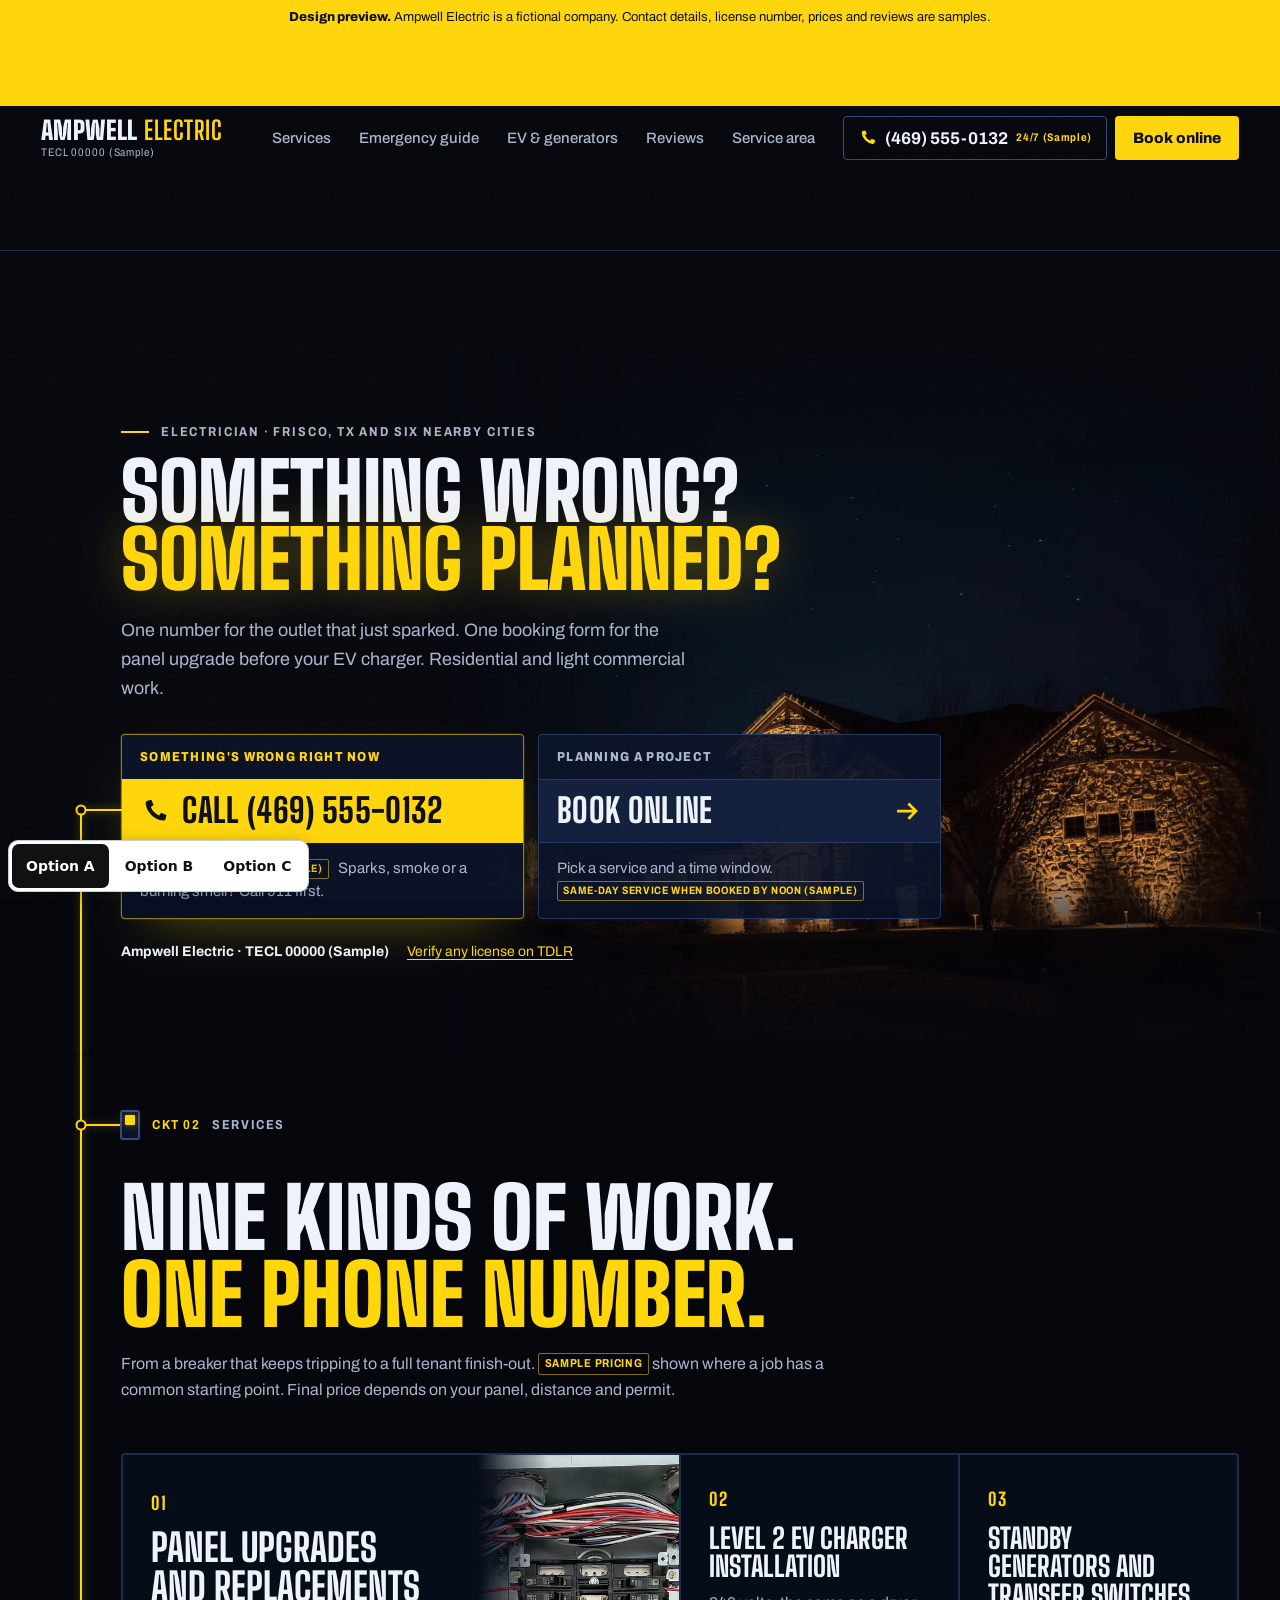
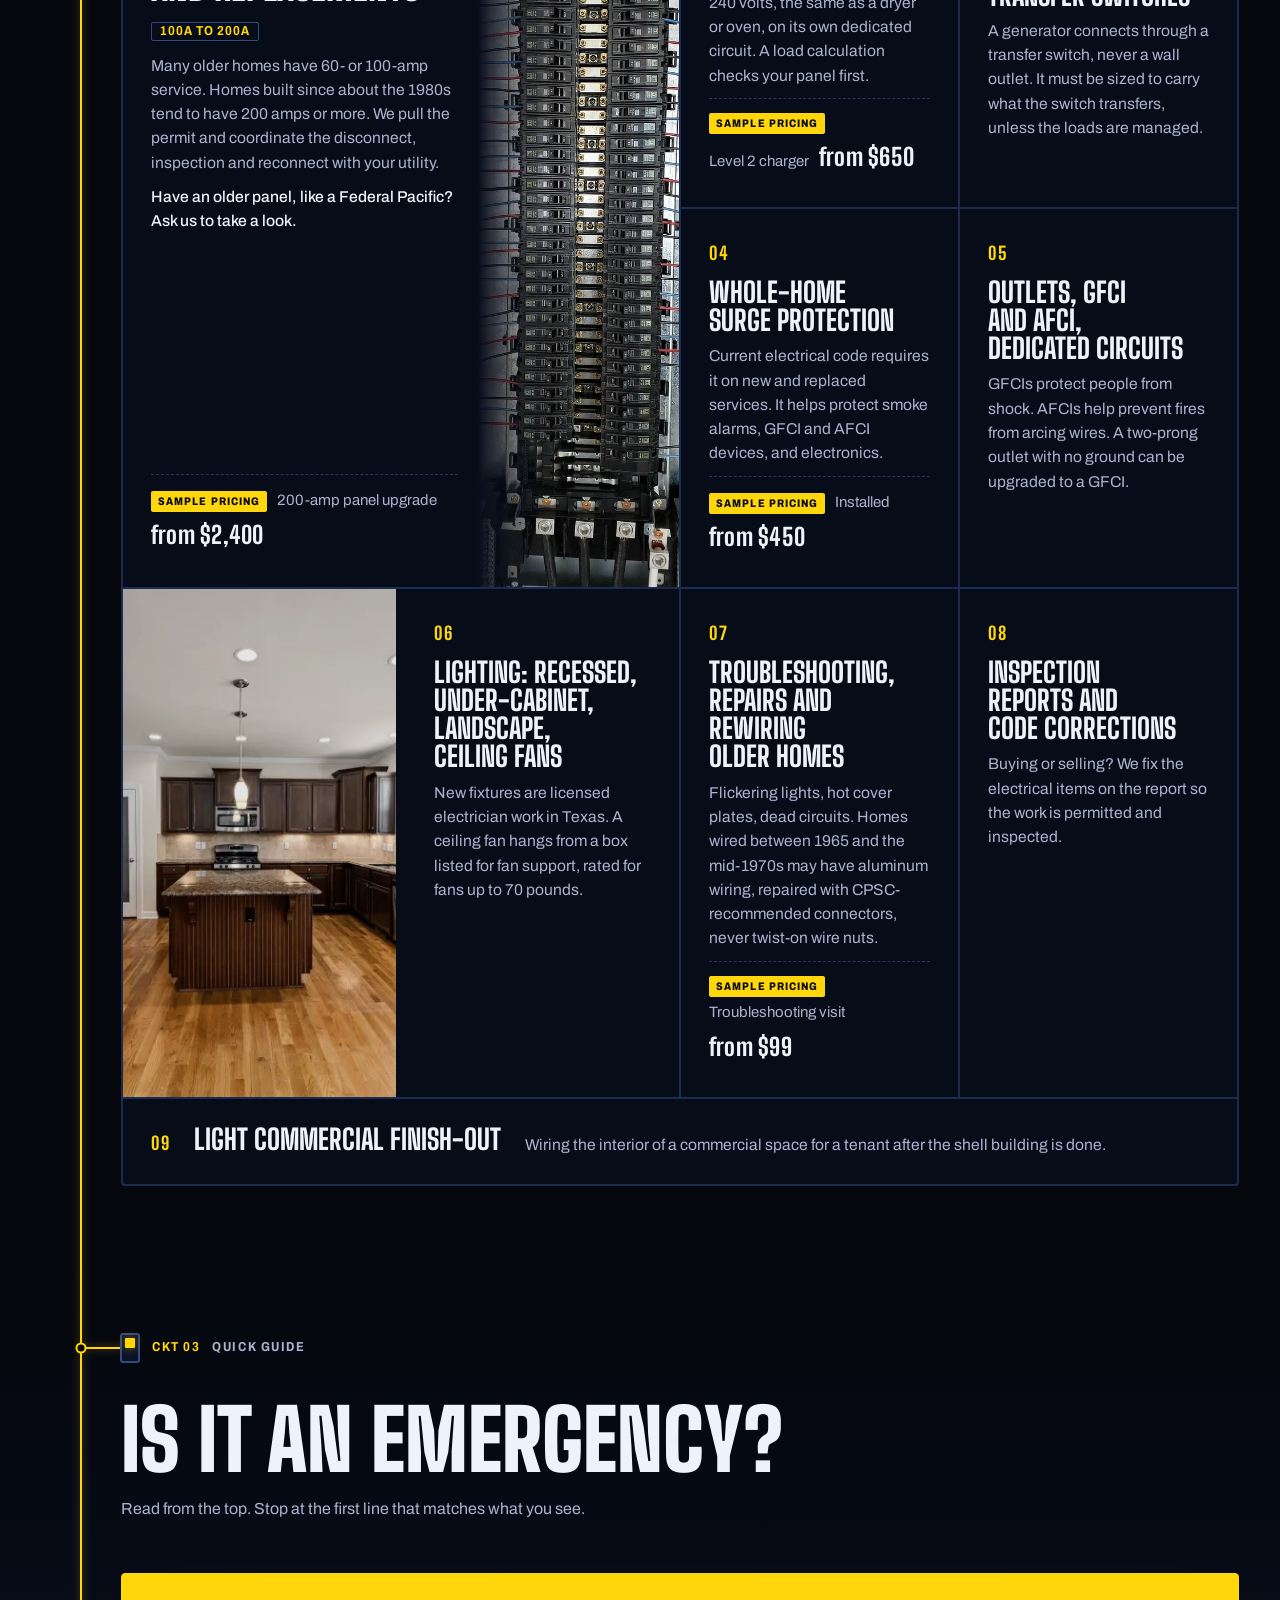
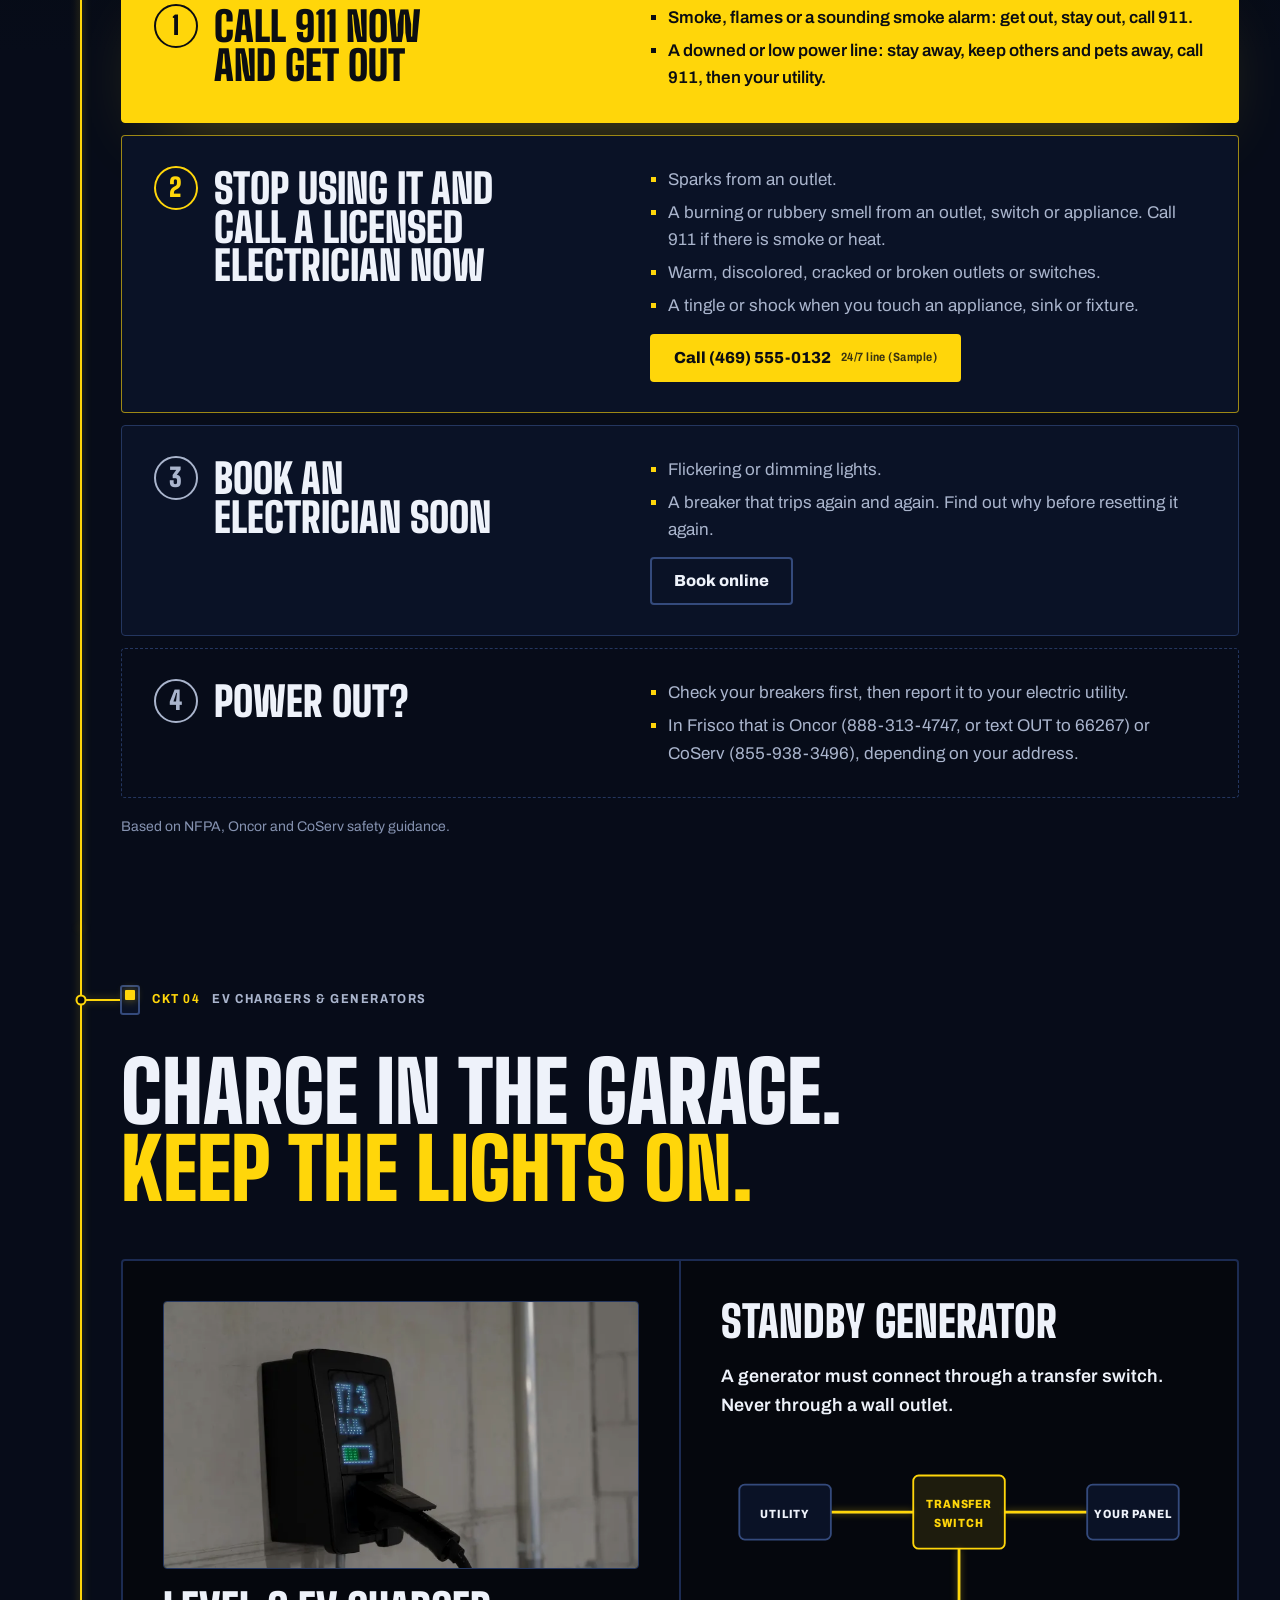
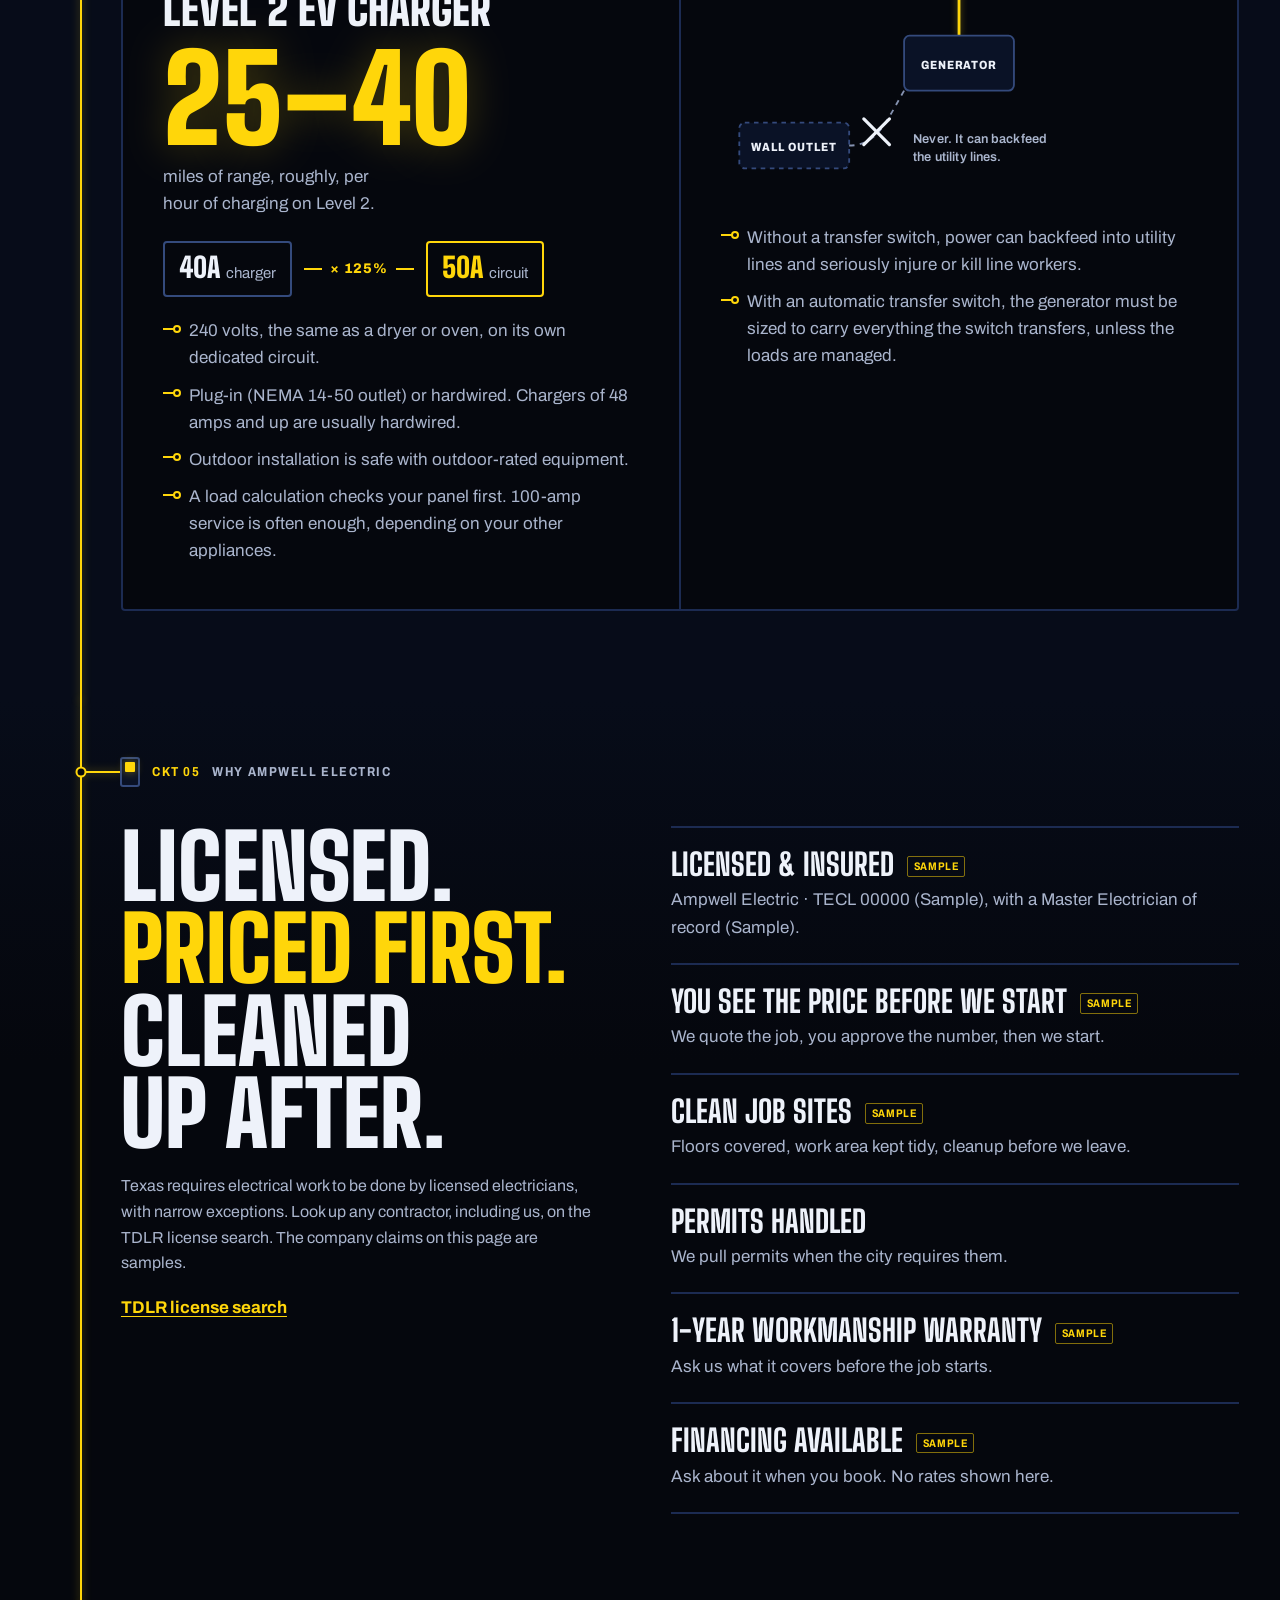
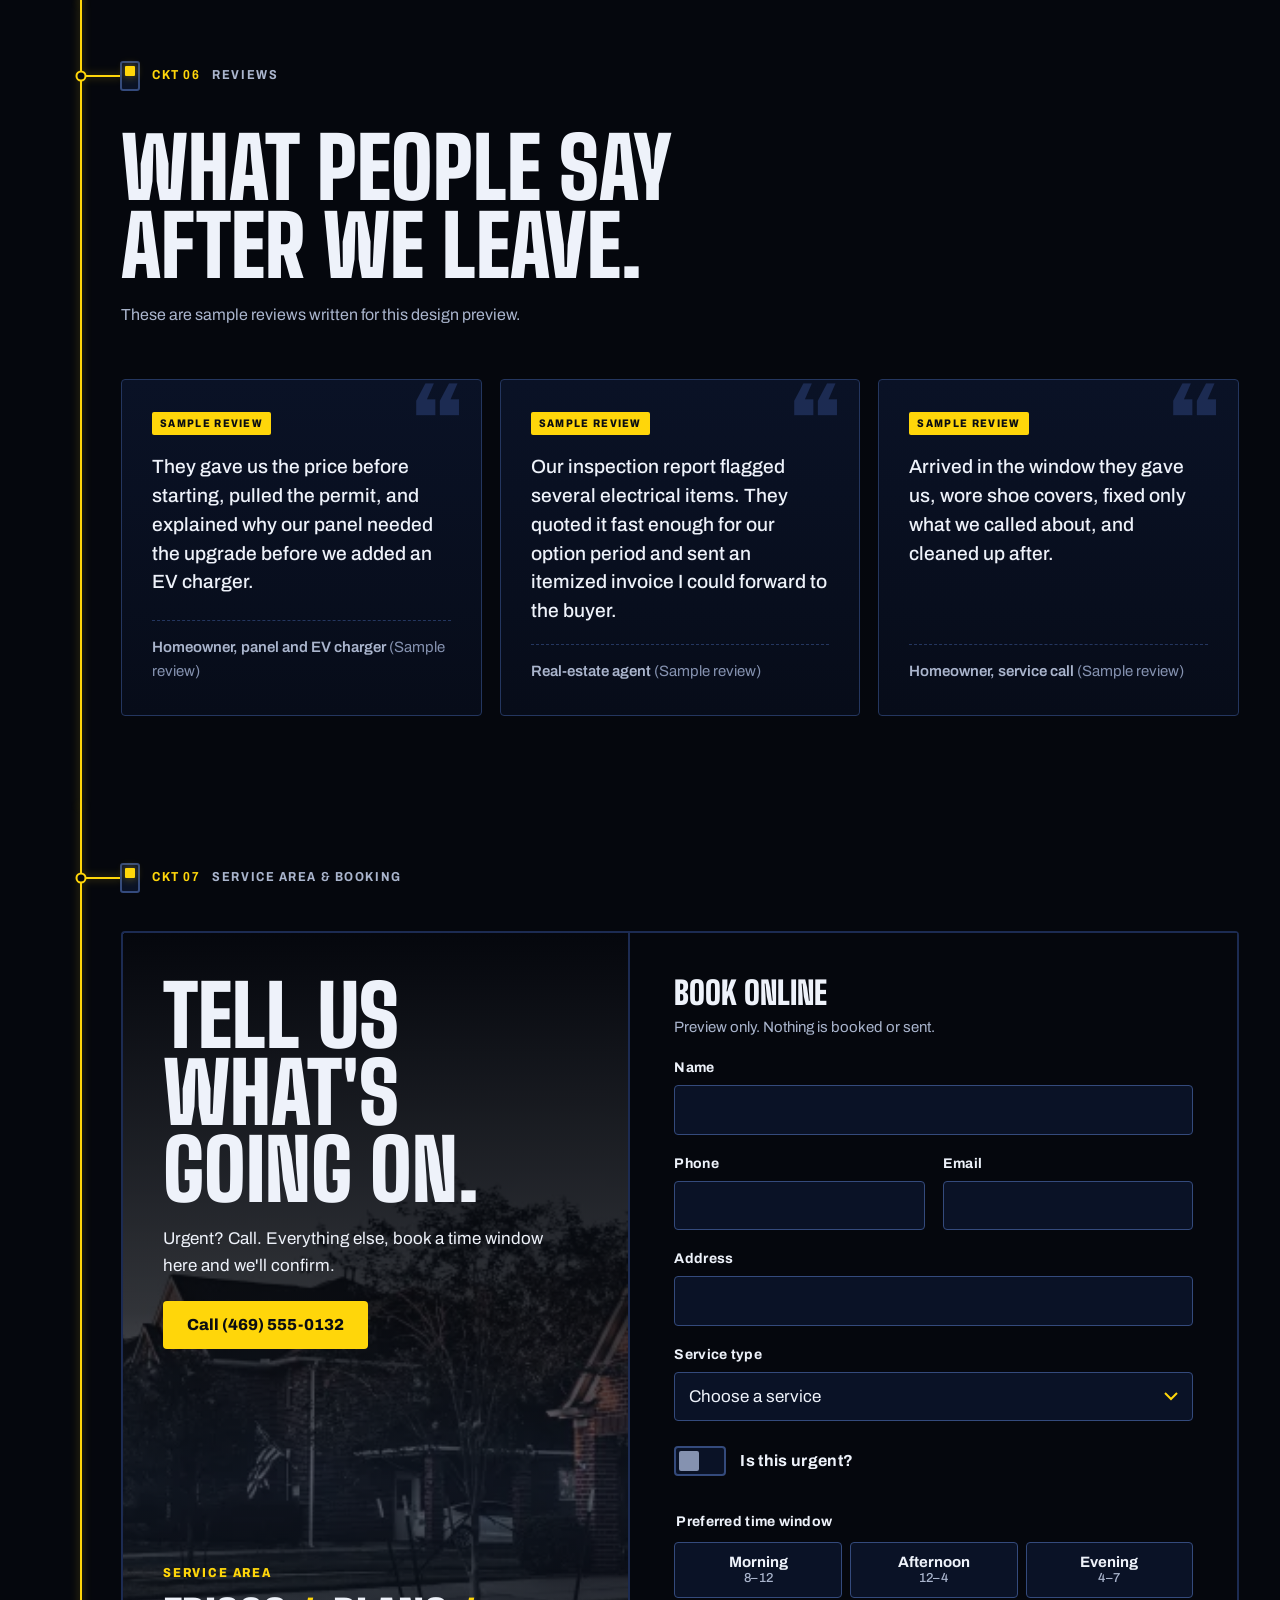
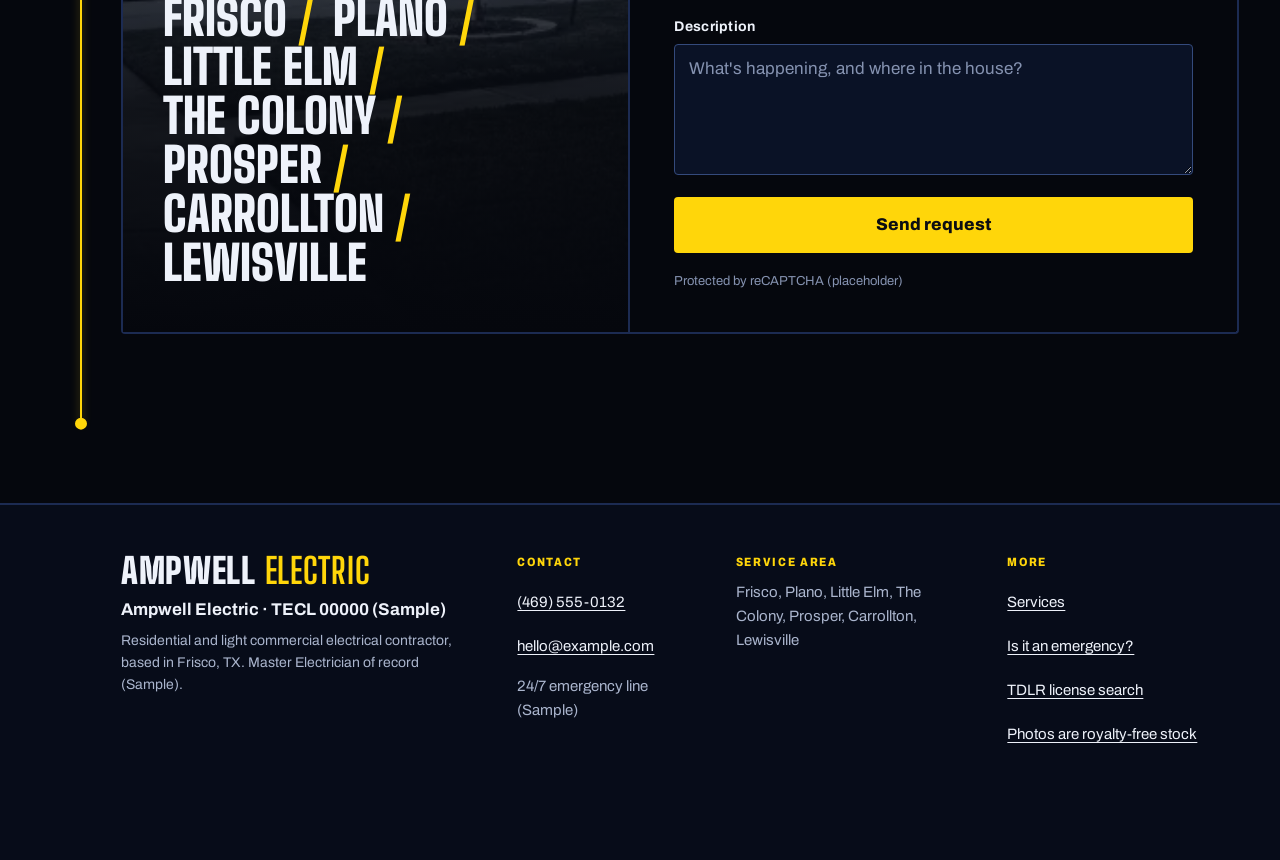
==== option-a/index.html @ f1452900 "Add three homepage options, the option switcher and the photo credits page - Add Option A (high volt" ====
<!--
  Option A, "High voltage": a near-black and navy page where one yellow conductor run leaves the
  hero's call button, travels down the left edge and lands on a breaker at every section.
  Pitch note: look first at the hero's two paths (call now / book a project) and watch the yellow
  trace draw from the call button down the page as you scroll. Then open the emergency guide.
-->
<!doctype html>
<html lang="en">
<head>
  <meta charset="utf-8">
  <meta name="viewport" content="width=device-width, initial-scale=1">
  <meta name="robots" content="noindex, nofollow">
  <title>Ampwell Electric (Sample) | Electrician in Frisco, TX | Design preview A</title>
  <meta name="description" content="Design preview for a fictional electrician. Emergency calls and planned projects: panel upgrades, EV chargers, generators, lighting and repairs in Frisco and nearby cities.">
  <meta name="theme-color" content="#06080f">
  <link rel="preconnect" href="https://fonts.googleapis.com">
  <link rel="preconnect" href="https://fonts.gstatic.com" crossorigin>
  <link rel="stylesheet" href="https://fonts.googleapis.com/css2?family=Big+Shoulders+Display:wght@700;800;900&family=Archivo:wdth,wght@62..125,400..800&display=swap">
  <link rel="preload" as="image" href="../assets/img/landscape-lighting-01-1600.webp"
        imagesrcset="../assets/img/landscape-lighting-01-800.webp 800w, ../assets/img/landscape-lighting-01-1600.webp 1600w, ../assets/img/landscape-lighting-01-2400.webp 2400w"
        imagesizes="(min-width: 1000px) 65vw, 150vw" fetchpriority="high">
  <link rel="stylesheet" href="styles.css">
</head>
<body>
  <a class="skip" href="#main">Skip to content</a>

  <div class="preview-bar" role="note">
    <p><strong>Design preview.</strong> Ampwell Electric is a fictional company. Contact details, license number, prices and reviews are samples.</p>
  </div>

  <header class="site-header">
    <div class="site-header__inner">
      <a class="wordmark" href="#top" aria-label="Ampwell Electric, back to top">
        <!-- PLACEHOLDER: company name -->
        <span class="wordmark__name">Ampwell <span>Electric</span></span>
        <!-- PLACEHOLDER: license number -->
        <span class="wordmark__lic">TECL 00000 (Sample)</span>
      </a>
      <nav class="site-nav" aria-label="Main">
        <ul>
          <li><a href="#services">Services</a></li>
          <li><a href="#emergency">Emergency guide</a></li>
          <li><a href="#ev-generators">EV &amp; generators</a></li>
          <li><a href="#reviews">Reviews</a></li>
          <li><a href="#book">Service area</a></li>
        </ul>
      </nav>
      <div class="site-header__actions">
        <!-- PLACEHOLDER: phone number and 24/7 line -->
        <a class="hdr-call" href="tel:+14695550132">
          <svg class="ico" viewBox="0 0 24 24" aria-hidden="true" focusable="false"><path d="M6.6 3.5 9 3l1.8 4.2-2.2 1.6a12 12 0 0 0 6.6 6.6l1.6-2.2L21 15l-.5 2.4A2.5 2.5 0 0 1 18 19.5 15.5 15.5 0 0 1 4.5 6a2.5 2.5 0 0 1 2.1-2.5Z"/></svg>
          <span class="hdr-call__num">(469) 555-0132</span>
          <span class="hdr-call__short">Call</span>
          <span class="hdr-call__tag">24/7 (Sample)</span>
        </a>
        <a class="btn btn--volt btn--sm" href="#book">Book online</a>
      </div>
    </div>
  </header>

  <main id="main">
    <!-- ============ HERO ============ -->
    <section class="hero" id="top" aria-labelledby="hero-title">
      <div class="hero__media">
        <img src="../assets/img/landscape-lighting-01-1600.webp"
             srcset="../assets/img/landscape-lighting-01-800.webp 800w, ../assets/img/landscape-lighting-01-1600.webp 1600w, ../assets/img/landscape-lighting-01-2400.webp 2400w"
             sizes="(min-width: 1000px) 65vw, 150vw"
             width="2400" height="1597"
             alt="Stone house at night with warm uplights washing its walls under a starry sky"
             fetchpriority="high" loading="eager" decoding="async">
      </div>

      <div class="wrap hero__wrap">
        <div class="hero__content">
          <p class="eyebrow">Electrician &middot; Frisco, TX and six nearby cities</p>
          <h1 class="hero__title" id="hero-title">
            <span>Something wrong?</span>
            <span class="volt">Something planned?</span>
          </h1>
          <p class="hero__lede">One number for the outlet that just sparked. One booking form for the panel upgrade before your EV charger. Residential and light commercial work.</p>

          <div class="paths">
            <!-- The yellow conductor run starts at the call button and heads down the page. -->
            <svg class="bus bus--hero" aria-hidden="true" focusable="false">
              <line class="etch" x1="100%" y1="76" x2="50%" y2="76"/>
              <line class="etch" x1="50%" y1="76" x2="50%" y2="100%"/>
              <line class="live live--stub" pathLength="1" x1="100%" y1="76" x2="50%" y2="76"/>
              <line class="live live--drop" pathLength="1" x1="50%" y1="76" x2="50%" y2="100%"/>
              <circle class="node node--on" cx="50%" cy="76" r="4.5"/>
            </svg>

            <article class="path path--now">
              <h2 class="path__q">Something's wrong right now</h2>
              <!-- PLACEHOLDER: phone number and 24/7 emergency line -->
              <a class="path__btn path__btn--call" href="tel:+14695550132">
                <svg class="ico" viewBox="0 0 24 24" aria-hidden="true" focusable="false"><path d="M6.6 3.5 9 3l1.8 4.2-2.2 1.6a12 12 0 0 0 6.6 6.6l1.6-2.2L21 15l-.5 2.4A2.5 2.5 0 0 1 18 19.5 15.5 15.5 0 0 1 4.5 6a2.5 2.5 0 0 1 2.1-2.5Z"/></svg>
                <span>Call (469) 555-0132</span>
              </a>
              <p class="path__note"><span class="sample">24/7 emergency line (Sample)</span> Sparks, smoke or a burning smell? Call 911 first.</p>
            </article>

            <article class="path path--plan">
              <h2 class="path__q">Planning a project</h2>
              <a class="path__btn path__btn--book" href="#book">
                <span>Book online</span>
                <svg class="ico" viewBox="0 0 24 24" aria-hidden="true" focusable="false"><path d="M4 12h14M13 6l6 6-6 6" fill="none" stroke="currentColor" stroke-width="2.2"/></svg>
              </a>
              <!-- PLACEHOLDER: same-day promise -->
              <p class="path__note">Pick a service and a time window. <span class="sample">Same-day service when booked by noon (Sample)</span></p>
            </article>
            <!-- PLACEHOLDER: company name and license number -->
            <p class="hero__lic">
              <span>Ampwell Electric &middot; TECL 00000 (Sample)</span>
              <a href="https://www.tdlr.texas.gov/LicenseSearch/" rel="noopener" target="_blank">Verify any license on TDLR<span class="visually-hidden"> (opens in a new tab)</span></a>
            </p>
          </div>

        </div>
      </div>
    </section>

    <!-- ============ SERVICES ============ -->
    <section class="ckt ckt--services" id="services" aria-labelledby="services-title">
      <div class="wrap">
        <svg class="bus" aria-hidden="true" focusable="false">
          <line class="etch" x1="50%" y1="0" x2="50%" y2="100%"/>
          <line class="etch" x1="50%" y1="72" x2="100%" y2="72"/>
          <line class="live live--bus" pathLength="1" x1="50%" y1="0" x2="50%" y2="100%"/>
          <line class="live live--branch" pathLength="1" x1="50%" y1="72" x2="100%" y2="72"/>
          <circle class="node" cx="50%" cy="72" r="4.5"/>
        </svg>
        <div class="ckt__body">
          <p class="ckt-tag"><span class="breaker" aria-hidden="true"><span></span></span><span class="ckt-tag__no">CKT 02</span> Services</p>
          <div class="sec-head">
            <h2 class="sec-title" id="services-title">Nine kinds of work. <span class="volt">One phone number.</span></h2>
            <p class="sec-sub">From a breaker that keeps tripping to a full tenant finish-out. <span class="sample">Sample pricing</span> shown where a job has a common starting point. Final price depends on your panel, distance and permit.</p>
          </div>

          <ul class="svc-grid" role="list">
            <li class="svc svc--panel">
              <div class="svc__text">
                <span class="svc__no">01</span>
                <h3>Panel upgrades and replacements <span class="svc__spec">100A to 200A</span></h3>
                <p>Many older homes have 60- or 100-amp service. Homes built since about the 1980s tend to have 200 amps or more. We pull the permit and coordinate the disconnect, inspection and reconnect with your utility.</p>
                <p class="svc__aside">Have an older panel, like a Federal Pacific? Ask us to take a look.</p>
                <!-- PLACEHOLDER: sample price -->
                <p class="price"><span class="price__tag">Sample pricing</span> 200-amp panel upgrade <strong>from $2,400</strong></p>
              </div>
              <figure class="svc__photo">
                <img src="../assets/img/panel-open-01-622.webp" width="622" height="1280"
                     alt="Open residential breaker panel with rows of breakers and neatly routed wires"
                     loading="lazy" decoding="async">
              </figure>
            </li>
            <li class="svc">
              <span class="svc__no">02</span>
              <h3>Level 2 EV charger installation</h3>
              <p>240 volts, the same as a dryer or oven, on its own dedicated circuit. A load calculation checks your panel first.</p>
              <!-- PLACEHOLDER: sample price -->
              <p class="price"><span class="price__tag">Sample pricing</span> Level 2 charger <strong>from $650</strong></p>
            </li>
            <li class="svc">
              <span class="svc__no">03</span>
              <h3>Standby generators and transfer switches</h3>
              <p>A generator connects through a transfer switch, never a wall outlet. It must be sized to carry what the switch transfers, unless the loads are managed.</p>
            </li>
            <li class="svc">
              <span class="svc__no">04</span>
              <h3>Whole-home surge protection</h3>
              <p>Current electrical code requires it on new and replaced services. It helps protect smoke alarms, GFCI and AFCI devices, and electronics.</p>
              <!-- PLACEHOLDER: sample price -->
              <p class="price"><span class="price__tag">Sample pricing</span> Installed <strong>from $450</strong></p>
            </li>
            <li class="svc">
              <span class="svc__no">05</span>
              <h3>Outlets, GFCI and AFCI, dedicated circuits</h3>
              <p>GFCIs protect people from shock. AFCIs help prevent fires from arcing wires. A two-prong outlet with no ground can be upgraded to a GFCI.</p>
            </li>
            <li class="svc svc--light">
              <figure class="svc__photo">
                <img src="../assets/img/recessed-lighting-kitchen-02-800.webp"
                     srcset="../assets/img/recessed-lighting-kitchen-02-800.webp 800w, ../assets/img/recessed-lighting-kitchen-02-1600.webp 1600w"
                     sizes="(min-width: 1100px) 600px, (min-width: 700px) 50vw, 100vw"
                     width="800" height="534"
                     alt="Dark wood kitchen with recessed ceiling lights, a pendant over the island and lit under-cabinet strips"
                     loading="lazy" decoding="async">
              </figure>
              <div class="svc__text">
                <span class="svc__no">06</span>
                <h3>Lighting: recessed, under-cabinet, landscape, ceiling fans</h3>
                <p>New fixtures are licensed electrician work in Texas. A ceiling fan hangs from a box listed for fan support, rated for fans up to 70 pounds.</p>
              </div>
            </li>
            <li class="svc">
              <span class="svc__no">07</span>
              <h3>Troubleshooting, repairs and rewiring older homes</h3>
              <p>Flickering lights, hot cover plates, dead circuits. Homes wired between 1965 and the mid-1970s may have aluminum wiring, repaired with CPSC-recommended connectors, never twist-on wire nuts.</p>
              <!-- PLACEHOLDER: sample price -->
              <p class="price"><span class="price__tag">Sample pricing</span> Troubleshooting visit <strong>from $99</strong></p>
            </li>
            <li class="svc">
              <span class="svc__no">08</span>
              <h3>Inspection reports and code corrections</h3>
              <p>Buying or selling? We fix the electrical items on the report so the work is permitted and inspected.</p>
            </li>
            <li class="svc svc--wide">
              <span class="svc__no">09</span>
              <h3>Light commercial finish-out</h3>
              <p>Wiring the interior of a commercial space for a tenant after the shell building is done.</p>
            </li>
          </ul>
        </div>
      </div>
    </section>

    <!-- ============ EMERGENCY GUIDE ============ -->
    <section class="ckt ckt--guide" id="emergency" aria-labelledby="guide-title">
      <div class="wrap">
        <svg class="bus" aria-hidden="true" focusable="false">
          <line class="etch" x1="50%" y1="0" x2="50%" y2="100%"/>
          <line class="etch" x1="50%" y1="72" x2="100%" y2="72"/>
          <line class="live live--bus" pathLength="1" x1="50%" y1="0" x2="50%" y2="100%"/>
          <line class="live live--branch" pathLength="1" x1="50%" y1="72" x2="100%" y2="72"/>
          <circle class="node" cx="50%" cy="72" r="4.5"/>
        </svg>
        <div class="ckt__body">
          <p class="ckt-tag"><span class="breaker" aria-hidden="true"><span></span></span><span class="ckt-tag__no">CKT 03</span> Quick guide</p>
          <div class="sec-head">
            <h2 class="sec-title" id="guide-title">Is it an emergency?</h2>
            <p class="sec-sub">Read from the top. Stop at the first line that matches what you see.</p>
          </div>

          <ol class="tiers" role="list">
            <li class="tier tier--911">
              <div class="tier__head">
                <span class="tier__no">1</span>
                <h3>Call 911 now and get out</h3>
              </div>
              <ul class="tier__list">
                <li>Smoke, flames or a sounding smoke alarm: get out, stay out, call 911.</li>
                <li>A downed or low power line: stay away, keep others and pets away, call 911, then your utility.</li>
              </ul>
            </li>
            <li class="tier tier--now">
              <div class="tier__head">
                <span class="tier__no">2</span>
                <h3>Stop using it and call a licensed electrician now</h3>
              </div>
              <ul class="tier__list">
                <li>Sparks from an outlet.</li>
                <li>A burning or rubbery smell from an outlet, switch or appliance. Call 911 if there is smoke or heat.</li>
                <li>Warm, discolored, cracked or broken outlets or switches.</li>
                <li>A tingle or shock when you touch an appliance, sink or fixture.</li>
              </ul>
              <!-- PLACEHOLDER: 24/7 emergency line -->
              <a class="tier__cta btn btn--volt" href="tel:+14695550132">Call (469) 555-0132 <span class="btn__tag">24/7 line (Sample)</span></a>
            </li>
            <li class="tier tier--soon">
              <div class="tier__head">
                <span class="tier__no">3</span>
                <h3>Book an electrician soon</h3>
              </div>
              <ul class="tier__list">
                <li>Flickering or dimming lights.</li>
                <li>A breaker that trips again and again. Find out why before resetting it again.</li>
              </ul>
              <a class="tier__cta btn btn--line" href="#book">Book online</a>
            </li>
            <li class="tier tier--out">
              <div class="tier__head">
                <span class="tier__no">4</span>
                <h3>Power out?</h3>
              </div>
              <ul class="tier__list">
                <li>Check your breakers first, then report it to your electric utility.</li>
                <li>In Frisco that is Oncor (888-313-4747, or text OUT to 66267) or CoServ (855-938-3496), depending on your address.</li>
              </ul>
            </li>
          </ol>
          <p class="credit">Based on NFPA, Oncor and CoServ safety guidance.</p>
        </div>
      </div>
    </section>

    <!-- ============ EV + GENERATOR ============ -->
    <section class="ckt ckt--feature" id="ev-generators" aria-labelledby="feature-title">
      <div class="wrap">
        <svg class="bus" aria-hidden="true" focusable="false">
          <line class="etch" x1="50%" y1="0" x2="50%" y2="100%"/>
          <line class="etch" x1="50%" y1="72" x2="100%" y2="72"/>
          <line class="live live--bus" pathLength="1" x1="50%" y1="0" x2="50%" y2="100%"/>
          <line class="live live--branch" pathLength="1" x1="50%" y1="72" x2="100%" y2="72"/>
          <circle class="node" cx="50%" cy="72" r="4.5"/>
        </svg>
        <div class="ckt__body">
          <p class="ckt-tag"><span class="breaker" aria-hidden="true"><span></span></span><span class="ckt-tag__no">CKT 04</span> EV chargers &amp; generators</p>
          <div class="sec-head">
            <h2 class="sec-title" id="feature-title">Charge in the garage. <span class="volt">Keep the lights on.</span></h2>
          </div>

          <div class="feature">
            <article class="feature__ev">
              <figure class="ev-photo">
                <img src="../assets/img/ev-charger-wall-01-800.webp"
                     srcset="../assets/img/ev-charger-wall-01-800.webp 800w, ../assets/img/ev-charger-wall-01-1600.webp 1600w"
                     sizes="(min-width: 1100px) 520px, (min-width: 700px) 45vw, 100vw"
                     width="800" height="534"
                     alt="Black wall-mounted EV charger with a lit display on a concrete garage wall"
                     loading="lazy" decoding="async">
              </figure>
              <h3 class="feature__title">Level 2 EV charger</h3>
              <div class="stat">
                <p class="stat__big">25&ndash;40</p>
                <p class="stat__cap">miles of range, roughly, per hour of charging on Level 2.</p>
              </div>
              <div class="sizing" role="img" aria-label="Sizing example: a 40-amp charger needs a 50-amp circuit, because the circuit is sized at 125 percent of the charger's rating.">
                <span class="sizing__box"><b>40A</b> charger</span>
                <span class="sizing__arrow" aria-hidden="true">&times; 125%</span>
                <span class="sizing__box sizing__box--volt"><b>50A</b> circuit</span>
              </div>
              <ul class="ticks" role="list">
                <li>240 volts, the same as a dryer or oven, on its own dedicated circuit.</li>
                <li>Plug-in (NEMA 14-50 outlet) or hardwired. Chargers of 48 amps and up are usually hardwired.</li>
                <li>Outdoor installation is safe with outdoor-rated equipment.</li>
                <li>A load calculation checks your panel first. 100-amp service is often enough, depending on your other appliances.</li>
              </ul>
            </article>

            <article class="feature__gen">
              <h3 class="feature__title">Standby generator</h3>
              <p class="feature__lede">A generator must connect through a transfer switch. Never through a wall outlet.</p>
              <svg class="diagram diagram--h" viewBox="0 0 520 380" role="img" aria-labelledby="dia-title dia-desc">
                <title id="dia-title">How a standby generator connects</title>
                <desc id="dia-desc">Utility power and the generator both feed a transfer switch, which feeds your panel. A generator plugged into a wall outlet is crossed out because it can backfeed the utility lines.</desc>
                <g class="dia__wires">
                  <path class="dia__etch" d="M120 70 H210"/>
                  <path class="dia__etch" d="M310 70 H400"/>
                  <path class="dia__etch" d="M260 205 V110"/>
                  <path class="dia__live" pathLength="1" d="M120 70 H210"/>
                  <path class="dia__live" pathLength="1" d="M310 70 H400"/>
                  <path class="dia__live" pathLength="1" d="M260 205 V110"/>
                </g>
                <g class="dia__boxes">
                  <rect x="20" y="40" width="100" height="60" rx="6"/>
                  <rect class="dia__key" x="210" y="30" width="100" height="80" rx="6"/>
                  <rect x="400" y="40" width="100" height="60" rx="6"/>
                  <rect x="200" y="205" width="120" height="60" rx="6"/>
                </g>
                <g class="dia__labels">
                  <text x="70" y="76">UTILITY</text>
                  <text class="dia__keytext" x="260" y="66">TRANSFER</text>
                  <text class="dia__keytext" x="260" y="86">SWITCH</text>
                  <text x="450" y="76">YOUR PANEL</text>
                  <text x="260" y="241">GENERATOR</text>
                </g>
                <g class="dia__wrong">
                  <rect x="20" y="300" width="120" height="50" rx="6"/>
                  <text x="80" y="331">WALL OUTLET</text>
                  <path class="dia__dash" d="M200 265 C 180 300, 170 325, 140 325"/>
                  <path class="dia__x" d="M156 296 l28 28 M184 296 l-28 28"/>
                  <text class="dia__note" x="210" y="322">Never. It can backfeed</text>
                  <text class="dia__note" x="210" y="342">the utility lines.</text>
                </g>
              </svg>
              <svg class="diagram diagram--v" viewBox="0 0 320 470" role="img" aria-labelledby="diav-title diav-desc">
                <title id="diav-title">How a standby generator connects</title>
                <desc id="diav-desc">Utility power and the generator both feed a transfer switch, which feeds your panel. A generator plugged into a wall outlet is crossed out because it can backfeed the utility lines.</desc>
                <g class="dia__wires">
                  <path class="dia__etch" d="M110 76 V150"/>
                  <path class="dia__etch" d="M110 230 V304"/>
                  <path class="dia__etch" d="M240 190 H180"/>
                  <path class="dia__live" pathLength="1" d="M110 76 V150"/>
                  <path class="dia__live" pathLength="1" d="M110 230 V304"/>
                  <path class="dia__live" pathLength="1" d="M240 190 H180"/>
                </g>
                <g class="dia__boxes">
                  <rect x="30" y="16" width="160" height="60" rx="6"/>
                  <rect class="dia__key" x="30" y="150" width="150" height="80" rx="6"/>
                  <rect x="30" y="304" width="160" height="60" rx="6"/>
                  <rect x="200" y="160" width="110" height="60" rx="6"/>
                </g>
                <g class="dia__labels">
                  <text x="110" y="52">UTILITY</text>
                  <text class="dia__keytext" x="105" y="186">TRANSFER</text>
                  <text class="dia__keytext" x="105" y="208">SWITCH</text>
                  <text x="110" y="340">YOUR PANEL</text>
                  <text x="255" y="196">GENERATOR</text>
                </g>
                <g class="dia__wrong">
                  <path class="dia__dash" d="M255 220 V400"/>
                  <path class="dia__x" d="M240 290 l30 30 M270 290 l-30 30"/>
                  <rect x="200" y="400" width="110" height="50" rx="6"/>
                  <text x="255" y="431">WALL OUTLET</text>
                  <text class="dia__note" x="30" y="410">Never. It can</text>
                  <text class="dia__note" x="30" y="432">backfeed the</text>
                  <text class="dia__note" x="30" y="454">utility lines.</text>
                </g>
              </svg>
              <ul class="ticks" role="list">
                <li>Without a transfer switch, power can backfeed into utility lines and seriously injure or kill line workers.</li>
                <li>With an automatic transfer switch, the generator must be sized to carry everything the switch transfers, unless the loads are managed.</li>
              </ul>
            </article>
          </div>
        </div>
      </div>
    </section>

    <!-- ============ WHY ============ -->
    <section class="ckt ckt--why" id="why" aria-labelledby="why-title">
      <div class="wrap">
        <svg class="bus" aria-hidden="true" focusable="false">
          <line class="etch" x1="50%" y1="0" x2="50%" y2="100%"/>
          <line class="etch" x1="50%" y1="72" x2="100%" y2="72"/>
          <line class="live live--bus" pathLength="1" x1="50%" y1="0" x2="50%" y2="100%"/>
          <line class="live live--branch" pathLength="1" x1="50%" y1="72" x2="100%" y2="72"/>
          <circle class="node" cx="50%" cy="72" r="4.5"/>
        </svg>
        <div class="ckt__body">
          <p class="ckt-tag"><span class="breaker" aria-hidden="true"><span></span></span><span class="ckt-tag__no">CKT 05</span> Why Ampwell Electric</p>
          <div class="why">
            <div class="why__head">
              <h2 class="sec-title" id="why-title">Licensed. <span class="volt">Priced first.</span> Cleaned up after.</h2>
              <p class="sec-sub">Texas requires electrical work to be done by licensed electricians, with narrow exceptions. Look up any contractor, including us, on the TDLR license search. The company claims on this page are samples.</p>
              <a class="text-link" href="https://www.tdlr.texas.gov/LicenseSearch/" rel="noopener" target="_blank">TDLR license search<span class="visually-hidden"> (opens in a new tab)</span></a>
            </div>
            <!-- PLACEHOLDER: every claim in this list (licensed & insured, master electrician, upfront pricing, clean job sites, warranty, financing) -->
            <ul class="why__list" role="list">
              <li>
                <h3>Licensed &amp; insured <span class="sample">Sample</span></h3>
                <p>Ampwell Electric &middot; TECL 00000 (Sample), with a Master Electrician of record (Sample).</p>
              </li>
              <li>
                <h3>You see the price before we start <span class="sample">Sample</span></h3>
                <p>We quote the job, you approve the number, then we start.</p>
              </li>
              <li>
                <h3>Clean job sites <span class="sample">Sample</span></h3>
                <p>Floors covered, work area kept tidy, cleanup before we leave.</p>
              </li>
              <li>
                <h3>Permits handled</h3>
                <p>We pull permits when the city requires them.</p>
              </li>
              <li>
                <h3>1-year workmanship warranty <span class="sample">Sample</span></h3>
                <p>Ask us what it covers before the job starts.</p>
              </li>
              <li>
                <h3>Financing available <span class="sample">Sample</span></h3>
                <p>Ask about it when you book. No rates shown here.</p>
              </li>
            </ul>
          </div>
        </div>
      </div>
    </section>

    <!-- ============ REVIEWS ============ -->
    <section class="ckt ckt--reviews" id="reviews" aria-labelledby="reviews-title">
      <div class="wrap">
        <svg class="bus" aria-hidden="true" focusable="false">
          <line class="etch" x1="50%" y1="0" x2="50%" y2="100%"/>
          <line class="etch" x1="50%" y1="72" x2="100%" y2="72"/>
          <line class="live live--bus" pathLength="1" x1="50%" y1="0" x2="50%" y2="100%"/>
          <line class="live live--branch" pathLength="1" x1="50%" y1="72" x2="100%" y2="72"/>
          <circle class="node" cx="50%" cy="72" r="4.5"/>
        </svg>
        <div class="ckt__body">
          <p class="ckt-tag"><span class="breaker" aria-hidden="true"><span></span></span><span class="ckt-tag__no">CKT 06</span> Reviews</p>
          <div class="sec-head">
            <h2 class="sec-title" id="reviews-title">What people say after we leave.</h2>
            <p class="sec-sub">These are sample reviews written for this design preview.</p>
          </div>
          <!-- PLACEHOLDER: all three reviews are samples; replace with real, verifiable reviews -->
          <ul class="reviews" role="list">
            <li class="review">
              <p class="review__label">Sample review</p>
              <blockquote><p>They gave us the price before starting, pulled the permit, and explained why our panel needed the upgrade before we added an EV charger.</p></blockquote>
              <p class="review__who">Homeowner, panel and EV charger <span>(Sample review)</span></p>
            </li>
            <li class="review">
              <p class="review__label">Sample review</p>
              <blockquote><p>Our inspection report flagged several electrical items. They quoted it fast enough for our option period and sent an itemized invoice I could forward to the buyer.</p></blockquote>
              <p class="review__who">Real-estate agent <span>(Sample review)</span></p>
            </li>
            <li class="review">
              <p class="review__label">Sample review</p>
              <blockquote><p>Arrived in the window they gave us, wore shoe covers, fixed only what we called about, and cleaned up after.</p></blockquote>
              <p class="review__who">Homeowner, service call <span>(Sample review)</span></p>
            </li>
          </ul>
        </div>
      </div>
    </section>

    <!-- ============ SERVICE AREA + FORM ============ -->
    <section class="ckt ckt--book ckt--last" id="book" aria-labelledby="book-title">
      <div class="wrap">
        <svg class="bus" aria-hidden="true" focusable="false">
          <line class="etch" x1="50%" y1="0" x2="50%" y2="100%"/>
          <line class="etch" x1="50%" y1="72" x2="100%" y2="72"/>
          <line class="live live--bus" pathLength="1" x1="50%" y1="0" x2="50%" y2="100%"/>
          <line class="live live--branch" pathLength="1" x1="50%" y1="72" x2="100%" y2="72"/>
          <circle class="node" cx="50%" cy="72" r="4.5"/>
          <circle class="node node--end" cx="50%" cy="100%" r="5"/>
        </svg>
        <div class="ckt__body">
          <p class="ckt-tag"><span class="breaker" aria-hidden="true"><span></span></span><span class="ckt-tag__no">CKT 07</span> Service area &amp; booking</p>

          <div class="book">
            <div class="area">
              <div class="area__bg" aria-hidden="true">
                <img src="../assets/img/home-dusk-street-01-800.webp"
                     srcset="../assets/img/home-dusk-street-01-800.webp 800w, ../assets/img/home-dusk-street-01-1600.webp 1600w"
                     sizes="(min-width: 1000px) 45vw, 100vw"
                     width="800" height="535" alt="" loading="lazy" decoding="async">
              </div>
              <div class="area__inner">
                <h2 class="sec-title" id="book-title">Tell us what's going on.</h2>
                <p class="area__lede">Urgent? Call. Everything else, book a time window here and we'll confirm.</p>
                <a class="btn btn--volt area__call" href="tel:+14695550132">Call (469) 555-0132</a>
                <h3 class="area__h">Service area</h3>
                <ul class="cities" role="list">
                  <li>Frisco</li>
                  <li>Plano</li>
                  <li>Little Elm</li>
                  <li>The Colony</li>
                  <li>Prosper</li>
                  <li>Carrollton</li>
                  <li>Lewisville</li>
                </ul>
              </div>
            </div>

            <form class="form" id="booking-form" action="#" method="post" novalidate>
              <div class="form__head">
                <p class="form__kicker">Book online</p>
                <p class="form__sub">Preview only. Nothing is booked or sent.</p>
              </div>

              <div class="field">
                <label for="f-name">Name</label>
                <input id="f-name" name="name" type="text" autocomplete="name" required>
              </div>
              <div class="field-row">
                <div class="field">
                  <label for="f-phone">Phone</label>
                  <input id="f-phone" name="phone" type="tel" autocomplete="tel" inputmode="tel" required>
                </div>
                <div class="field">
                  <label for="f-email">Email</label>
                  <input id="f-email" name="email" type="email" autocomplete="email">
                </div>
              </div>
              <div class="field">
                <label for="f-address">Address</label>
                <input id="f-address" name="address" type="text" autocomplete="street-address">
              </div>
              <div class="field">
                <label for="f-service">Service type</label>
                <select id="f-service" name="service">
                  <option value="">Choose a service</option>
                  <option>Panel upgrades and replacements (100A to 200A)</option>
                  <option>Level 2 EV charger installation</option>
                  <option>Standby generators and transfer switches</option>
                  <option>Whole-home surge protection</option>
                  <option>Outlets, GFCI and AFCI, dedicated circuits</option>
                  <option>Lighting: recessed, under-cabinet, landscape, ceiling fans</option>
                  <option>Troubleshooting, repairs and rewiring older homes</option>
                  <option>Inspection reports and code corrections</option>
                  <option>Light commercial finish-out</option>
                  <option>Not sure</option>
                </select>
              </div>

              <div class="urgent">
                <input class="urgent__input" id="f-urgent" name="urgent" type="checkbox" aria-describedby="urgent-msg">
                <label class="urgent__label" for="f-urgent">
                  <span class="urgent__switch" aria-hidden="true"><span></span></span>
                  Is this urgent?
                </label>
                <div class="urgent__live" aria-live="polite">
                  <!-- PLACEHOLDER: 24/7 emergency line -->
                  <p class="urgent__msg" id="urgent-msg">For sparks, smoke or a burning smell, call 911 first. Otherwise call our 24/7 line (Sample): <a href="tel:+14695550132">(469) 555-0132</a>.</p>
                </div>
              </div>

              <fieldset class="windows">
                <legend>Preferred time window</legend>
                <div class="windows__opts">
                  <label><input type="radio" name="window" value="morning"><span>Morning <small>8&ndash;12</small></span></label>
                  <label><input type="radio" name="window" value="afternoon"><span>Afternoon <small>12&ndash;4</small></span></label>
                  <label><input type="radio" name="window" value="evening"><span>Evening <small>4&ndash;7</small></span></label>
                </div>
              </fieldset>

              <div class="field">
                <label for="f-desc">Description</label>
                <textarea id="f-desc" name="description" rows="4" placeholder="What's happening, and where in the house?"></textarea>
              </div>

              <!-- Honeypot: hidden from people and assistive tech; bots that fill it are dropped. -->
              <div class="hp" aria-hidden="true">
                <label for="f-website">Website</label>
                <input id="f-website" name="website" type="text" tabindex="-1" autocomplete="off">
              </div>

              <!-- reCAPTCHA v3 placeholder: load https://www.google.com/recaptcha/api.js?render=SITE_KEY at launch -->
              <button class="btn btn--volt form__submit" type="submit">Send request</button>
              <p class="form__status" id="form-status" role="status" aria-live="polite"></p>
              <p class="form__recaptcha">Protected by reCAPTCHA (placeholder)</p>
            </form>
          </div>
        </div>
      </div>
    </section>
  </main>

  <footer class="site-footer">
    <div class="wrap site-footer__inner">
      <div class="foot__brand">
        <!-- PLACEHOLDER: company name and license number -->
        <p class="wordmark wordmark--foot"><span class="wordmark__name">Ampwell <span>Electric</span></span></p>
        <p class="foot__lic">Ampwell Electric &middot; TECL 00000 (Sample)</p>
        <p class="foot__small">Residential and light commercial electrical contractor, based in Frisco, TX. Master Electrician of record (Sample).</p>
      </div>
      <div class="foot__col">
        <h2 class="foot__h">Contact</h2>
        <!-- PLACEHOLDER: phone and email -->
        <p><a href="tel:+14695550132">(469) 555-0132</a></p>
        <p><a href="mailto:hello@example.com">hello@example.com</a></p>
        <p class="foot__small">24/7 emergency line (Sample)</p>
      </div>
      <div class="foot__col">
        <h2 class="foot__h">Service area</h2>
        <p>Frisco, Plano, Little Elm, The Colony, Prosper, Carrollton, Lewisville</p>
      </div>
      <nav class="foot__col" aria-label="Footer">
        <h2 class="foot__h">More</h2>
        <ul role="list">
          <li><a href="#services">Services</a></li>
          <li><a href="#emergency">Is it an emergency?</a></li>
          <li><a href="https://www.tdlr.texas.gov/LicenseSearch/" rel="noopener" target="_blank">TDLR license search<span class="visually-hidden"> (opens in a new tab)</span></a></li>
          <!-- PLACEHOLDER: photo credits -->
          <li><a href="../credits.html">Photos are royalty-free stock</a></li>
        </ul>
      </nav>
    </div>
  </footer>

  <script src="main.js" defer></script>
<!-- REMOVE AT LAUNCH: option switcher -->
<!-- Copy this block unchanged to the end of <body> on every option page, just before </body>.
     Per page, move aria-current="page" and the "on" class to that page's own link. Change nothing else.
     Links are relative to option-a/, option-b/ and option-c/ folders (one level below the site root). -->
<style class="pv-style">
  html { scroll-padding-bottom: 6rem; }
  footer, .site-footer, body > :last-of-type:not(script):not(nav) { padding-bottom: max(env(safe-area-inset-bottom), 5rem); }
  .pv-switch {
    position: fixed; left: 8px; bottom: 8px; z-index: 9999;
    display: flex; gap: 2px; padding: 3px;
    background: #fff; border: 1px solid #c8ccd2; border-radius: 10px;
    box-shadow: 0 4px 18px rgba(0,0,0,.28);
    font: 600 14px/1.2 system-ui, -apple-system, "Segoe UI", sans-serif;
  }
  .pv-switch a {
    display: flex; align-items: center; justify-content: center;
    min-height: 44px; padding: 0 14px; border-radius: 7px;
    color: #111; background: transparent; text-decoration: none; white-space: nowrap;
  }
  .pv-switch a:hover { background: #eceef1; }
  .pv-switch a.on { color: #fff; background: #111; }
  .pv-switch a:focus-visible { outline: 3px solid #1a73e8; outline-offset: 1px; }
  @media (max-width: 420px) { .pv-switch a { padding: 0 11px; font-size: 13px; } }
  @media print { .pv-switch { display: none; } }
</style>
<nav class="pv-switch" aria-label="Design options">
  <a href="../option-a/" class="on" aria-current="page">Option A</a>
  <a href="../option-b/">Option B</a>
  <a href="../option-c/">Option C</a>
</nav>
<!-- /REMOVE AT LAUNCH -->
</body>
</html>
---- option-a/styles.css ----
/* Option A, "High voltage" — Ampwell Electric (fictional) design preview */

@layer reset, base, layout, components, motion;

@property --glow {
  syntax: "<number>";
  inherits: false;
  initial-value: 0;
}

/* ---------- Tokens ---------- */
:root {
  --ink: #05070d;
  --navy-950: #070c19;
  --navy-900: #0a1226;
  --navy-850: #0d1730;
  --navy-800: #111e3b;
  --navy-700: #1a2a50;
  --etch: #1c2b52;
  --line: #24365f;
  --line-strong: #344a7c;

  --text: #eef2fa;
  --muted: #aab5cd;
  --faint: #8592b0;

  --volt: #ffd60a;
  --volt-hi: #ffe45c;
  --volt-ink: #0b0d12;
  --volt-glow: color-mix(in oklch, var(--volt), transparent 55%);
  --volt-wash: color-mix(in oklch, var(--volt), transparent 90%);

  --font-display: "Big Shoulders Display", "Archivo Narrow", "Arial Narrow", sans-serif;
  --font-body: "Archivo", "Helvetica Neue", Arial, sans-serif;

  --pad: clamp(14px, 3.2vw, 48px);
  --gutter: 34px;
  --branch-y: 72px;
  --max: 1600px;

  --ease: cubic-bezier(0.16, 1, 0.3, 1);
  --radius: 4px;
}

@media (min-width: 700px) {
  :root { --gutter: 56px; }
}
@media (min-width: 1100px) {
  :root { --gutter: 80px; }
}

/* ---------- Reset ---------- */
@layer reset {
  *, *::before, *::after { box-sizing: border-box; }
  html { -webkit-text-size-adjust: 100%; text-size-adjust: 100%; }
  body, h1, h2, h3, p, ul, ol, figure, blockquote, fieldset { margin: 0; padding: 0; }
  fieldset { border: 0; min-width: 0; }
  ul[role="list"], ol[role="list"] { list-style: none; }
  img, svg { display: block; max-width: 100%; }
  img { height: auto; }
  input, select, textarea, button { font: inherit; color: inherit; }
}

/* ---------- Base ---------- */
@layer base {
  html { scroll-behavior: smooth; scroll-padding-top: 88px; background: var(--ink); }
  @media (prefers-reduced-motion: reduce) { html { scroll-behavior: auto; } }

  body {
    font-family: var(--font-body);
    font-size: 1.0625rem;
    line-height: 1.6;
    color: var(--text);
    background: var(--ink);
    font-stretch: 100%;
    -webkit-font-smoothing: antialiased;
    overflow-x: clip;
  }

  /* Fine grain so the black never reads as flat. */
  body::before {
    content: "";
    position: fixed;
    inset: 0;
    z-index: 100;
    pointer-events: none;
    opacity: 0.05;
    background-image: url("data:image/svg+xml,%3Csvg xmlns='http://www.w3.org/2000/svg' width='160' height='160'%3E%3Cfilter id='n'%3E%3CfeTurbulence type='fractalNoise' baseFrequency='.9' numOctaves='2' stitchTiles='stitch'/%3E%3CfeColorMatrix values='0 0 0 0 1 0 0 0 0 1 0 0 0 0 1 0 0 0 .6 0'/%3E%3C/filter%3E%3Crect width='100%25' height='100%25' filter='url(%23n)'/%3E%3C/svg%3E");
  }

  a { color: var(--volt); text-underline-offset: 0.2em; }
  a:hover { color: var(--volt-hi); }

  :focus-visible {
    outline: 3px solid var(--volt);
    outline-offset: 3px;
    border-radius: 2px;
  }

  .visually-hidden {
    position: absolute !important;
    width: 1px; height: 1px;
    margin: -1px; padding: 0; border: 0;
    overflow: hidden; clip: rect(0 0 0 0); clip-path: inset(50%);
    white-space: nowrap;
  }

  .skip {
    position: absolute;
    left: 50%;
    top: 8px;
    z-index: 200;
    transform: translate(-50%, -200%);
    background: var(--volt);
    color: var(--volt-ink);
    font-weight: 700;
    padding: 12px 18px;
    text-decoration: none;
  }
  .skip:focus { transform: translate(-50%, 0); }

  .volt { color: var(--volt); }

  .sample {
    display: inline-block;
    font-size: 0.72em;
    font-weight: 700;
    letter-spacing: 0.06em;
    text-transform: uppercase;
    font-stretch: 85%;
    color: var(--volt);
    border: 1px solid color-mix(in oklch, var(--volt), transparent 50%);
    padding: 0.1em 0.5em;
    border-radius: 2px;
    vertical-align: 0.15em;
    line-height: 1.5;
    white-space: normal;
  }
}

/* ---------- Layout ---------- */
@layer layout {
  .wrap {
    position: relative;
    max-width: var(--max);
    margin-inline: auto;
    padding-inline: var(--pad);
    display: grid;
    grid-template-columns: var(--gutter) minmax(0, 1fr);
  }
  .wrap > :not(.bus) { grid-column: 2; }

  .ckt > .wrap {
    padding-top: calc(var(--branch-y) - 15px);
    padding-bottom: clamp(64px, 7vw, 112px);
  }

  .ckt--guide { background: linear-gradient(180deg, var(--ink), var(--navy-950) 30%, var(--navy-950)); }
  .ckt--feature { background: var(--navy-950); }
  .ckt--why { background: linear-gradient(180deg, var(--navy-950), var(--ink) 40%); }
}

/* ---------- Components ---------- */
@layer components {

  /* Preview bar */
  .preview-bar {
    background: var(--volt);
    color: var(--volt-ink);
    font-size: 0.8125rem;
    line-height: 1.4;
    padding: 8px var(--pad);
    text-align: center;
  }
  .preview-bar strong { font-weight: 800; }

  /* Header */
  .site-header {
    position: sticky;
    top: 0;
    z-index: 50;
    background: color-mix(in oklch, var(--ink), transparent 12%);
    backdrop-filter: blur(14px) saturate(140%);
    -webkit-backdrop-filter: blur(14px) saturate(140%);
    border-bottom: 1px solid var(--etch);
  }
  @supports not (backdrop-filter: blur(1px)) {
    .site-header { background: var(--ink); }
  }
  .site-header__inner {
    max-width: var(--max);
    margin-inline: auto;
    padding: 10px var(--pad);
    display: flex;
    align-items: center;
    gap: 16px;
  }
  .wordmark {
    display: flex;
    flex-direction: column;
    text-decoration: none;
    color: var(--text);
    line-height: 1;
    margin-right: auto;
  }
  .wordmark:hover { color: var(--text); }
  .wordmark__name {
    white-space: nowrap;
    font-family: var(--font-display);
    font-weight: 900;
    font-size: 1.6rem;
    letter-spacing: 0.02em;
    text-transform: uppercase;
  }
  .wordmark__name span { font-weight: 700; color: var(--volt); }
  .wordmark__lic {
    margin-top: 4px;
    font-size: 0.6875rem;
    letter-spacing: 0.08em;
    color: var(--muted);
    font-stretch: 85%;
  }

  .site-nav { display: none; }
  .site-nav ul { display: flex; gap: 4px; list-style: none; }
  .site-nav a {
    display: inline-flex;
    align-items: center;
    min-height: 44px;
    padding: 0 12px;
    color: var(--muted);
    text-decoration: none;
    font-size: 0.9375rem;
    font-weight: 500;
    position: relative;
  }
  .site-nav a::after {
    content: "";
    position: absolute;
    left: 12px; right: 12px; bottom: 8px;
    height: 2px;
    background: var(--volt);
    transform: scaleX(0);
    transform-origin: left;
    transition: transform 0.35s var(--ease);
  }
  .site-nav a:hover { color: var(--text); }
  .site-nav a:hover::after { transform: scaleX(1); }

  .site-header__actions { display: flex; align-items: center; gap: 8px; }
  .ico { width: 1.15em; height: 1.15em; fill: currentColor; flex: none; }

  .hdr-call {
    display: inline-flex;
    align-items: center;
    gap: 8px;
    min-height: 44px;
    padding: 0 14px;
    border: 1px solid var(--line-strong);
    border-radius: var(--radius);
    color: var(--text);
    text-decoration: none;
    font-weight: 700;
  }
  .hdr-call:hover { border-color: var(--volt); color: var(--text); }
  .hdr-call .ico { color: var(--volt); }
  .hdr-call__num, .hdr-call__tag { display: none; }
  .hdr-call__tag {
    font-size: 0.6875rem;
    font-weight: 700;
    color: var(--volt);
    letter-spacing: 0.06em;
    font-stretch: 85%;
  }

  @media (min-width: 700px) {
    .hdr-call__num { display: inline; }
    .hdr-call__short { display: none; }
  }
  @media (min-width: 1240px) {
    .site-nav { display: block; }
    .hdr-call__tag { display: inline; }
  }
  .btn--sm { white-space: nowrap; }
  @media (max-width: 480px) {
    .site-header__inner { gap: 8px; }
    .wordmark__name { font-size: 1.15rem; }
    .wordmark__lic { font-size: 0.625rem; }
    .btn--sm, .hdr-call { padding-inline: 10px; }
    .hdr-call { gap: 6px; }
  }

  /* Buttons */
  .btn {
    display: inline-flex;
    align-items: center;
    justify-content: center;
    gap: 10px;
    min-height: 48px;
    padding: 0 22px;
    border-radius: var(--radius);
    font-weight: 800;
    font-size: 1rem;
    text-decoration: none;
    border: 2px solid transparent;
    cursor: pointer;
    transition: transform 0.25s var(--ease), box-shadow 0.25s var(--ease), background-color 0.2s;
  }
  .btn--sm { min-height: 44px; padding: 0 16px; font-size: 0.9375rem; }
  .btn--volt { background: var(--volt); color: var(--volt-ink); }
  .btn--volt:hover { background: var(--volt-hi); color: var(--volt-ink); box-shadow: 0 0 0 4px var(--volt-wash), 0 10px 30px -10px var(--volt-glow); transform: translateY(-1px); }
  .btn--line { border-color: var(--line-strong); color: var(--text); background: transparent; }
  .btn--line:hover { border-color: var(--volt); color: var(--text); }
  .btn__tag { font-size: 0.75rem; font-weight: 700; letter-spacing: 0.04em; opacity: 0.8; font-stretch: 85%; }

  /* ---------- Hero ---------- */
  .hero {
    position: relative;
    isolation: isolate;
    min-height: min(100svh, 1000px);
    display: flex;
    flex-direction: column;
    justify-content: flex-end;
    overflow: hidden;
  }
  .hero__media {
    position: absolute;
    z-index: -1;
    top: 0;
    left: 50%;
    width: min(100%, 2400px);
    height: 330px;
    transform: translateX(-50%);
  }
  .hero__media img {
    width: 100%;
    height: 100%;
    object-fit: cover;
    object-position: 74% 88%;
    transform: scale(1.45);
    transform-origin: 74% 82%;
  }
  .hero__media { overflow: hidden; }
  .hero__media::after {
    content: "";
    position: absolute;
    inset: 0;
    background:
      linear-gradient(180deg, color-mix(in oklch, var(--ink), transparent 40%) 0%, transparent 30%, transparent 55%, var(--ink) 100%),
      linear-gradient(90deg, color-mix(in oklch, var(--ink), transparent 30%), transparent 60%);
  }

  .hero { --hero-pb: clamp(56px, 7vw, 120px); }
  .hero__wrap {
    padding-top: 250px;
    padding-bottom: var(--hero-pb);
    width: 100%;
  }
  .hero__content { max-width: 1080px; }
  .hero__lede, .hero__content .eyebrow { max-width: 36rem; }

  .eyebrow {
    font-size: 0.8125rem;
    font-weight: 700;
    letter-spacing: 0.14em;
    text-transform: uppercase;
    font-stretch: 85%;
    color: var(--muted);
    display: flex;
    align-items: center;
    gap: 12px;
  }
  .eyebrow::before {
    content: "";
    width: 28px;
    height: 2px;
    background: var(--volt);
    flex: none;
  }

  .hero__title {
    margin-top: 14px;
    font-family: var(--font-display);
    font-weight: 900;
    text-transform: uppercase;
    font-size: clamp(3.4rem, 13.5vw, 8.75rem);
    line-height: 0.86;
    letter-spacing: -0.005em;
    text-wrap: balance;
  }
  .hero__title span { display: block; }
  .hero__title .volt { text-shadow: 0 0 42px color-mix(in oklch, var(--volt), transparent 70%); }

  .hero__lede {
    margin-top: 22px;
    max-width: 36rem;
    font-size: clamp(1.0625rem, 1.4vw, 1.25rem);
    color: var(--muted);
  }

  /* Two paths */
  .paths {
    position: relative;
    margin-top: 32px;
    display: grid;
    gap: 14px;
  }
  .path {
    background: color-mix(in oklch, var(--navy-900), transparent 8%);
    border: 1px solid var(--line);
    border-radius: var(--radius);
    overflow: hidden;
  }
  .path--now { border-color: color-mix(in oklch, var(--volt), transparent 45%); box-shadow: 0 0 0 1px var(--volt-wash), 0 24px 60px -30px var(--volt-glow); }
  .path__q {
    height: 44px;
    display: flex;
    align-items: center;
    padding: 0 18px;
    font-family: var(--font-body);
    font-size: 0.8125rem;
    font-weight: 800;
    letter-spacing: 0.1em;
    text-transform: uppercase;
    font-stretch: 85%;
    color: var(--muted);
  }
  .path--now .path__q { color: var(--volt); }
  .path__btn {
    height: 64px;
    display: flex;
    align-items: center;
    gap: 12px;
    padding: 0 18px;
    font-family: var(--font-display);
    font-weight: 800;
    font-size: clamp(1.45rem, 6.4vw, 2.1rem);
    text-transform: uppercase;
    letter-spacing: 0.01em;
    text-decoration: none;
    transition: background-color 0.2s, color 0.2s;
  }
  .path__btn .ico { width: 0.9em; height: 0.9em; }
  .path__btn--call { background: var(--volt); color: var(--volt-ink); }
  .path__btn--call:hover { background: var(--volt-hi); color: var(--volt-ink); }
  .path__btn--book { background: var(--navy-800); color: var(--text); justify-content: space-between; border-block: 1px solid var(--line); }
  .path__btn--book:hover { background: var(--navy-700); color: var(--text); }
  .path__btn--book .ico { fill: none; color: var(--volt); transition: transform 0.3s var(--ease); }
  .path__btn--book:hover .ico { transform: translateX(4px); }
  .path__btn:focus-visible { outline-offset: -5px; outline-color: var(--volt-ink); }
  .path__btn--book:focus-visible { outline-color: var(--volt); }
  .path__note {
    padding: 14px 18px 16px;
    font-size: 0.9375rem;
    color: var(--muted);
    line-height: 1.5;
  }
  .path__note .sample { margin-right: 6px; }

  .hero__lic {
    grid-column: 1 / -1;
    margin-top: 8px;
    display: flex;
    flex-wrap: wrap;
    gap: 6px 18px;
    font-size: 0.875rem;
    color: var(--muted);
  }
  .hero__lic span { font-weight: 700; color: var(--text); }
  .hero__lic a { display: inline-flex; align-items: center; min-height: 44px; margin-block: -12px; }

  @media (min-width: 700px) {
    .paths { grid-template-columns: 1fr 1fr; max-width: 820px; }
    .hero__media { height: 420px; }
    .hero__wrap { padding-top: 320px; }
  }

  @media (min-width: 1000px) {
    .hero { min-height: min(calc(100svh - 98px), 1000px); }
    .hero__media {
      top: 12%;
      left: auto;
      right: max(0px, (100% - 2400px) / 2);
      transform: none;
      width: min(66%, 1640px);
      height: 88%;
      mask-image: linear-gradient(90deg, transparent 0%, #000 34%, #000 95%, transparent 100%);
      -webkit-mask-image: linear-gradient(90deg, transparent 0%, #000 34%, #000 95%, transparent 100%);
    }
    .hero__media img { object-position: 82% 64%; transform: none; }
    .hero__media::after {
      background:
        linear-gradient(180deg, var(--ink) 0%, transparent 22%, transparent 70%, var(--ink) 100%);
    }
    .hero__wrap { padding-top: clamp(64px, 7vw, 120px); }
    .hero__title { font-size: clamp(5rem, 6vw, 7rem); }
  }
  @media (min-width: 2400px) {
    .hero__media { width: 1500px; right: calc((100% - 1600px) / 2 - 200px); }
  }

  /* ---------- Bus traces ---------- */
  .bus {
    position: absolute;
    top: 0;
    bottom: 0;
    left: var(--pad);
    width: var(--gutter);
    height: 100%;
    overflow: visible;
    pointer-events: none;
  }
  /* The hero run starts at the call button and must reach the bottom edge of the hero. */
  .bus--hero {
    left: calc(-1 * var(--gutter));
    bottom: auto;
    height: calc(100% + var(--hero-pb));
  }

  .etch {
    stroke: var(--etch);
    stroke-width: 2;
    fill: none;
  }
  .live {
    stroke: var(--volt);
    stroke-width: 2;
    fill: none;
    stroke-linecap: square;
    filter: drop-shadow(0 0 4px var(--volt-glow));
  }
  .node {
    fill: var(--ink);
    stroke: var(--volt);
    stroke-width: 2;
  }
  .node--end { fill: var(--volt); }

  /* Breaker tag at each section */
  .ckt-tag {
    display: flex;
    align-items: center;
    gap: 12px;
    height: 30px;
    font-size: 0.8125rem;
    font-weight: 700;
    letter-spacing: 0.12em;
    text-transform: uppercase;
    font-stretch: 85%;
    color: var(--muted);
  }
  .ckt-tag__no { color: var(--volt); }
  .breaker {
    position: relative;
    width: 20px;
    height: 30px;
    border: 2px solid var(--line-strong);
    border-radius: 3px;
    background: var(--navy-900);
    flex: none;
    margin-left: -1px;
  }
  .breaker > span {
    position: absolute;
    left: 3px; right: 3px;
    top: 3px;
    height: 10px;
    border-radius: 1px;
    background: var(--volt);
    box-shadow: 0 0 10px var(--volt-glow);
  }

  /* Section heads */
  .sec-head { margin-top: clamp(24px, 3vw, 40px); max-width: 980px; }
  .sec-title {
    font-family: var(--font-display);
    font-weight: 900;
    text-transform: uppercase;
    font-size: clamp(2.6rem, 7vw, 5.25rem);
    line-height: 0.92;
    letter-spacing: 0;
    text-wrap: balance;
  }
  .sec-sub {
    margin-top: 18px;
    max-width: 44rem;
    color: var(--muted);
    font-size: clamp(1rem, 1.2vw, 1.125rem);
  }

  /* ---------- Services ---------- */
  .svc-grid {
    margin-top: clamp(32px, 4vw, 56px);
    display: grid;
    gap: 2px;
    background: var(--etch);
    border: 2px solid var(--etch);
    border-radius: var(--radius);
    overflow: hidden;
  }
  .svc {
    position: relative;
    background: var(--navy-950);
    padding: 26px 22px 28px;
    display: flex;
    flex-direction: column;
    gap: 10px;
    transition: background-color 0.3s;
  }
  .svc::before {
    content: "";
    position: absolute;
    top: 0; left: 0; right: 0;
    height: 2px;
    background: var(--volt);
    box-shadow: 0 0 12px var(--volt-glow);
    transform: scaleX(0);
    transform-origin: left;
    transition: transform 0.6s var(--ease);
  }
  .svc:hover { background: var(--navy-900); }
  .svc:hover::before { transform: scaleX(1); }
  .svc__no {
    font-family: var(--font-display);
    font-weight: 800;
    font-size: 1.125rem;
    color: var(--volt);
    letter-spacing: 0.06em;
  }
  .svc h3 {
    font-family: var(--font-display);
    font-weight: 800;
    font-size: clamp(1.6rem, 2.2vw, 2rem);
    line-height: 1;
    text-transform: uppercase;
    text-wrap: balance;
  }
  .svc__spec {
    display: inline-block;
    font-family: var(--font-body);
    font-size: 0.8125rem;
    font-weight: 700;
    letter-spacing: 0.08em;
    font-stretch: 85%;
    color: var(--volt);
    border: 1px solid var(--line-strong);
    padding: 2px 8px;
    border-radius: 2px;
    vertical-align: 0.35em;
  }
  .svc p { color: var(--muted); font-size: 0.98rem; line-height: 1.55; }
  .svc .svc__aside { color: var(--text); font-weight: 500; }
  .price {
    margin-top: auto;
    padding-top: 14px;
    display: flex;
    flex-wrap: wrap;
    align-items: baseline;
    gap: 4px 10px;
    border-top: 1px dashed var(--line);
  }
  .svc .price { color: var(--muted); font-size: 0.9375rem; }
  .price strong {
    font-family: var(--font-display);
    font-weight: 800;
    font-size: 1.5rem;
    color: var(--text);
    letter-spacing: 0.01em;
  }
  .price__tag {
    font-size: 0.6875rem;
    font-weight: 800;
    letter-spacing: 0.1em;
    text-transform: uppercase;
    font-stretch: 85%;
    color: var(--volt-ink);
    background: var(--volt);
    padding: 2px 7px;
    border-radius: 2px;
  }

  .svc--panel { flex-direction: row; gap: 20px; padding-right: 0; padding-block: 0; }
  .svc--panel .svc__text { padding-block: 26px 28px; display: flex; flex-direction: column; gap: 10px; flex: 1; }
  .svc--panel .svc__photo { flex: 0 0 38%; max-width: 300px; margin: 0; position: relative; }
  .svc--panel .svc__photo img { width: 100%; height: 100%; object-fit: cover; object-position: center 30%; }
  .svc--panel .svc__photo::after {
    content: "";
    position: absolute;
    inset: 0;
    background: linear-gradient(90deg, var(--navy-950), transparent 35%);
    pointer-events: none;
  }
  .svc--panel:hover .svc__photo::after { background: linear-gradient(90deg, var(--navy-900), transparent 35%); }

  @media (max-width: 699px) {
    .svc--panel { flex-direction: column-reverse; padding: 0; gap: 0; }
    .svc--panel .svc__text { padding: 22px 22px 28px; }
    .svc--panel .svc__photo { flex: none; max-width: none; height: 190px; }
    .svc--panel .svc__photo::after { background: linear-gradient(0deg, var(--navy-950), transparent 45%); }
  }
  .svc--light { padding: 0; }
  .svc--light .svc__photo { margin: 0; aspect-ratio: 16 / 8; overflow: hidden; }
  .svc--light .svc__photo img { width: 100%; height: 100%; object-fit: cover; object-position: center 40%; filter: saturate(0.85) brightness(0.9); }
  .svc--light .svc__text { padding: 22px 22px 28px; display: flex; flex-direction: column; gap: 10px; }

  .svc--wide { justify-content: flex-start; }

  @media (min-width: 700px) {
    .svc-grid { grid-template-columns: repeat(2, minmax(0, 1fr)); }
    .svc--panel, .svc--light, .svc--wide { grid-column: 1 / -1; }
    .svc--wide { flex-direction: row; align-items: baseline; justify-content: flex-start; gap: 24px; }
    .svc--wide p { max-width: 40rem; }
  }
  @media (min-width: 1100px) {
    .svc-grid { grid-template-columns: repeat(4, minmax(0, 1fr)); }
    .svc { padding: 30px 28px 32px; }
    .svc--panel { grid-column: span 2; grid-row: span 2; padding: 0 0 0 28px; }
    .svc--panel .svc__text { padding-block: 34px 34px; }
    .svc--panel h3 { font-size: clamp(2.2rem, 3vw, 3rem); }
    .svc--light { grid-column: span 2; padding: 0; display: grid; grid-template-columns: 1fr 1fr; }
    .svc--light .svc__photo { aspect-ratio: auto; height: 100%; }
    .svc--light .svc__text { padding: 30px 28px 32px; }
    .svc--wide { grid-column: 1 / -1; padding-block: 26px; }
    .svc--wide h3 { flex: none; }
  }

  /* ---------- Emergency tiers ---------- */
  .tiers {
    margin-top: clamp(32px, 4vw, 56px);
    display: grid;
    gap: 12px;
    counter-reset: tier;
  }
  .tier {
    display: grid;
    gap: 14px 32px;
    padding: 24px 22px;
    border-radius: var(--radius);
    border: 1px solid var(--line);
    background: var(--navy-900);
    align-items: start;
  }
  .tier__head { display: flex; align-items: flex-start; gap: 16px; }
  .tier__no {
    flex: none;
    width: 44px;
    height: 44px;
    display: grid;
    place-items: center;
    font-family: var(--font-display);
    font-weight: 900;
    font-size: 1.6rem;
    border: 2px solid currentColor;
    border-radius: 50%;
    line-height: 1;
  }
  .tier h3 {
    font-family: var(--font-display);
    font-weight: 900;
    text-transform: uppercase;
    font-size: clamp(1.75rem, 3.2vw, 2.6rem);
    line-height: 0.95;
    padding-top: 4px;
    text-wrap: balance;
  }
  .tier__list { padding-left: 1.1em; display: grid; gap: 6px; list-style: square; }
  .tier__list li::marker { color: var(--volt); }
  .tier__cta { justify-self: start; }
  @media (max-width: 520px) {
    .tier__cta { flex-direction: column; gap: 0; padding-block: 8px; line-height: 1.25; }
  }

  .tier--911 {
    background: var(--volt);
    border-color: var(--volt);
    color: var(--volt-ink);
    box-shadow: 0 30px 80px -40px var(--volt-glow);
  }
  .tier--911 .tier__list li::marker { color: var(--volt-ink); }
  .tier--911 .tier__list { font-weight: 600; }
  .tier--now { border-color: color-mix(in oklch, var(--volt), transparent 40%); }
  .tier--now .tier__no { color: var(--volt); }
  .tier--soon .tier__no, .tier--out .tier__no { color: var(--muted); }
  .tier--out { background: transparent; border-style: dashed; }
  .tier:not(.tier--911) .tier__list { color: var(--muted); }

  .credit {
    margin-top: 18px;
    font-size: 0.875rem;
    color: var(--faint);
  }

  @media (min-width: 900px) {
    .tier { grid-template-columns: minmax(0, 5fr) minmax(0, 6fr); padding: 30px 32px; }
    .tier__cta { grid-column: 2; }
  }

  /* ---------- EV + Generator ---------- */
  .feature {
    margin-top: clamp(32px, 4vw, 56px);
    display: grid;
    gap: 2px;
    background: var(--etch);
    border: 2px solid var(--etch);
    border-radius: var(--radius);
    overflow: hidden;
  }
  .feature > article {
    background: var(--ink);
    padding: 26px 22px 30px;
    display: flex;
    flex-direction: column;
    gap: 20px;
  }
  .feature__title {
    font-family: var(--font-display);
    font-weight: 900;
    text-transform: uppercase;
    font-size: clamp(2rem, 3.4vw, 2.9rem);
    line-height: 0.95;
  }
  .feature__lede { font-size: 1.125rem; font-weight: 600; max-width: 32rem; }

  .ev-photo { margin: 0; max-width: 560px; border-radius: var(--radius); overflow: hidden; border: 1px solid var(--line); }
  .ev-photo img { aspect-ratio: 16 / 9; width: 100%; object-fit: cover; object-position: 35% 50%; filter: brightness(0.8) contrast(1.05); }

  .stat { display: flex; align-items: flex-end; gap: 16px; flex-wrap: wrap; }
  .stat__big {
    font-family: var(--font-display);
    font-weight: 900;
    font-size: clamp(4.5rem, 10vw, 7.5rem);
    line-height: 0.8;
    color: var(--volt);
    text-shadow: 0 0 40px color-mix(in oklch, var(--volt), transparent 75%);
  }
  .stat__cap { max-width: 15rem; color: var(--muted); padding-bottom: 4px; }

  .sizing { display: flex; align-items: center; gap: 12px; flex-wrap: wrap; }
  .sizing__box {
    display: inline-flex;
    align-items: baseline;
    gap: 6px;
    padding: 10px 14px;
    border: 2px solid var(--line-strong);
    border-radius: var(--radius);
    color: var(--muted);
    font-size: 0.9375rem;
  }
  .sizing__box b { font-family: var(--font-display); font-weight: 900; font-size: 1.75rem; color: var(--text); line-height: 1; }
  .sizing__box--volt { border-color: var(--volt); }
  .sizing__box--volt b { color: var(--volt); }
  .sizing__arrow {
    white-space: nowrap;
    font-weight: 800;
    font-size: 0.875rem;
    letter-spacing: 0.06em;
    color: var(--volt);
    display: inline-flex;
    align-items: center;
    gap: 8px;
  }
  .sizing__arrow::before, .sizing__arrow::after { content: ""; width: 18px; height: 2px; background: var(--volt); }

  @media (max-width: 520px) {
    .sizing { gap: 8px; flex-wrap: nowrap; }
    .sizing__box { padding: 8px 10px; font-size: 0.8125rem; }
    .sizing__box b { font-size: 1.4rem; }
    .sizing__arrow::before, .sizing__arrow::after { display: none; }
  }
  .ticks { display: grid; gap: 10px; }
  .ticks li {
    position: relative;
    padding-left: 26px;
    color: var(--muted);
  }
  .ticks li::before {
    content: "";
    position: absolute;
    left: 0; top: 0.62em;
    width: 12px; height: 2px;
    background: var(--volt);
  }
  .ticks li::after {
    content: "";
    position: absolute;
    left: 10px; top: calc(0.62em - 3px);
    width: 8px; height: 8px;
    border-radius: 50%;
    border: 2px solid var(--volt);
    background: var(--ink);
  }

  .diagram { width: 100%; max-width: 560px; height: auto; margin-block: 8px; }
  .diagram--v { max-width: 340px; }
  .diagram--h { display: none; }
  @media (min-width: 560px) {
    .diagram--h { display: block; }
    .diagram--v { display: none; }
  }
  .diagram--v text { font-size: 15px; }
  .diagram--v text.dia__note { font-size: 16px; }
  .dia__boxes rect, .dia__wrong rect { fill: var(--navy-900); stroke: var(--line-strong); stroke-width: 2; }
  .dia__boxes .dia__key { fill: var(--volt-wash); stroke: var(--volt); }
  .dia__labels text, .dia__wrong text {
    fill: var(--text);
    font-family: var(--font-body);
    font-size: 13px;
    font-weight: 800;
    letter-spacing: 0.08em;
    text-anchor: middle;
    font-stretch: 85%;
  }
  .dia__labels .dia__keytext { fill: var(--volt); }
  .dia__etch { stroke: var(--etch); stroke-width: 3; fill: none; }
  .dia__live { stroke: var(--volt); stroke-width: 3; fill: none; filter: drop-shadow(0 0 4px var(--volt-glow)); }
  .dia__dash { stroke: var(--faint); stroke-width: 2; stroke-dasharray: 6 6; fill: none; }
  .dia__x { stroke: var(--text); stroke-width: 3.5; stroke-linecap: round; fill: none; }
  .dia__wrong text.dia__note { text-anchor: start; fill: var(--muted); font-weight: 600; letter-spacing: 0.01em; font-size: 14px; font-stretch: 100%; }
  .dia__wrong rect { stroke-dasharray: 5 5; }

  @media (min-width: 1000px) {
    .feature { grid-template-columns: 1fr 1fr; }
    .feature > article { padding: 40px 40px 44px; }
  }

  /* ---------- Why ---------- */
  .why {
    margin-top: clamp(24px, 3vw, 40px);
    display: grid;
    gap: 40px;
  }
  .why__head .sec-title { font-size: clamp(2.6rem, 7vw, 5.75rem); }
  .text-link {
    display: inline-flex;
    align-items: center;
    min-height: 44px;
    margin-top: 10px;
    font-weight: 700;
  }
  .why__list { border-top: 2px solid var(--etch); }
  .why__list li {
    padding: 22px 0 22px;
    border-bottom: 2px solid var(--etch);
    display: grid;
    gap: 6px;
    position: relative;
  }
  .why__list h3 {
    font-family: var(--font-display);
    font-weight: 800;
    text-transform: uppercase;
    font-size: clamp(1.6rem, 2.4vw, 2.1rem);
    line-height: 1;
  }
  .why__list h3 .sample { font-family: var(--font-body); font-size: 0.6875rem; vertical-align: 0.5em; margin-left: 6px; }
  .why__list p { color: var(--muted); }

  @media (min-width: 1000px) {
    .why { grid-template-columns: minmax(0, 5fr) minmax(0, 6fr); gap: clamp(40px, 6vw, 120px); align-items: start; }
    .why__head { position: sticky; top: 120px; }
  }

  /* ---------- Reviews ---------- */
  .reviews {
    margin-top: clamp(32px, 4vw, 56px);
    display: grid;
    gap: 14px;
  }
  .review {
    position: relative;
    padding: 26px 24px 26px;
    border: 1px solid var(--line);
    border-radius: var(--radius);
    background: linear-gradient(180deg, var(--navy-900), var(--navy-950));
    display: flex;
    flex-direction: column;
    gap: 18px;
  }
  .review::before {
    content: "\201C";
    position: absolute;
    right: 18px;
    top: -6px;
    font-family: var(--font-display);
    font-weight: 900;
    font-size: 7rem;
    line-height: 1;
    color: var(--etch);
    pointer-events: none;
  }
  .review__label {
    align-self: flex-start;
    font-size: 0.6875rem;
    font-weight: 800;
    letter-spacing: 0.12em;
    text-transform: uppercase;
    font-stretch: 85%;
    color: var(--volt-ink);
    background: var(--volt);
    padding: 3px 8px;
    border-radius: 2px;
  }
  .review blockquote { position: relative; }
  .review blockquote p { font-size: clamp(1.125rem, 1.5vw, 1.3rem); line-height: 1.5; color: var(--text); font-weight: 500; }
  .review__who { margin-top: auto; padding-top: 14px; border-top: 1px dashed var(--line); font-size: 0.9375rem; color: var(--muted); font-weight: 600; }
  .review__who span { font-weight: 400; color: var(--faint); }

  @media (min-width: 1000px) {
    .reviews { grid-template-columns: repeat(3, minmax(0, 1fr)); gap: 18px; }
    .review { padding: 32px 30px; }
  }

  /* ---------- Service area + form ---------- */
  .book {
    margin-top: clamp(24px, 3vw, 40px);
    display: grid;
    gap: 2px;
    background: var(--etch);
    border: 2px solid var(--etch);
    border-radius: var(--radius);
    overflow: hidden;
  }
  .area {
    position: relative;
    isolation: isolate;
    overflow: hidden;
    background: var(--navy-950);
  }
  .area__bg { position: absolute; inset: 0; z-index: -1; }
  .area__bg img { width: 100%; height: 100%; object-fit: cover; object-position: 60% 50%; filter: grayscale(0.25) brightness(0.8) contrast(1.05); }
  .area__bg::after {
    content: "";
    position: absolute;
    inset: 0;
    background:
      linear-gradient(180deg, var(--ink) 0%, color-mix(in oklch, var(--ink), transparent 25%) 38%, color-mix(in oklch, var(--navy-900), transparent 55%) 55%, color-mix(in oklch, var(--ink), transparent 15%) 78%, var(--ink) 100%);
  }
  .area__inner { padding: 30px 22px 34px; display: flex; flex-direction: column; align-items: flex-start; height: 100%; }
  .area__lede { margin-top: 16px; color: var(--text); max-width: 26rem; font-size: 1.0625rem; }
  .area__call { margin-top: 22px; }
  .area__h {
    margin-top: auto;
    padding-top: 44px;
    font-size: 0.8125rem;
    font-weight: 800;
    letter-spacing: 0.14em;
    text-transform: uppercase;
    font-stretch: 85%;
    color: var(--volt);
  }
  .cities { margin-top: 10px; display: flex; flex-wrap: wrap; gap: 0 18px; }
  .cities li {
    font-family: var(--font-display);
    font-weight: 900;
    text-transform: uppercase;
    font-size: clamp(1.9rem, 4vw, 3rem);
    line-height: 1.02;
  }
  .cities li:not(:last-child)::after { content: " /"; color: var(--volt); font-weight: 700; }

  /* Form */
  .form {
    background: var(--ink);
    padding: 28px 22px 30px;
    display: grid;
    gap: 18px;
  }
  .form__kicker {
    font-family: var(--font-display);
    font-weight: 900;
    text-transform: uppercase;
    font-size: 2rem;
    line-height: 1;
  }
  .form__sub { margin-top: 6px; font-size: 0.9375rem; color: var(--muted); }
  .field { display: grid; gap: 6px; }
  .field-row { display: grid; gap: 18px; }
  .field label, .windows legend, .urgent__label {
    font-size: 0.875rem;
    font-weight: 700;
    letter-spacing: 0.02em;
    color: var(--text);
  }
  .field input, .field select, .field textarea {
    width: 100%;
    min-height: 48px;
    padding: 10px 14px;
    background: var(--navy-900);
    border: 1px solid var(--line-strong);
    border-radius: var(--radius);
    color: var(--text);
    transition: border-color 0.2s, box-shadow 0.2s;
  }
  .field textarea { resize: vertical; min-height: 110px; }
  .field textarea::placeholder { color: var(--faint); }
  .field select {
    appearance: none;
    background-image: url("data:image/svg+xml,%3Csvg xmlns='http://www.w3.org/2000/svg' width='14' height='9' viewBox='0 0 14 9'%3E%3Cpath d='M1 1l6 6 6-6' stroke='%23ffd60a' stroke-width='2' fill='none'/%3E%3C/svg%3E");
    background-repeat: no-repeat;
    background-position: right 14px center;
    padding-right: 40px;
  }
  .field select option { background: var(--navy-900); color: var(--text); }
  .field input:hover, .field select:hover, .field textarea:hover { border-color: #4a5f92; }
  .field input:focus-visible, .field select:focus-visible, .field textarea:focus-visible {
    outline: 2px solid var(--volt);
    outline-offset: 1px;
    border-color: var(--volt);
  }

  /* Urgent switch, styled as a breaker */
  .urgent { display: grid; gap: 10px; }
  .urgent__input { position: absolute; opacity: 0; width: 1px; height: 1px; }
  .urgent__label {
    display: inline-flex;
    align-items: center;
    gap: 14px;
    min-height: 44px;
    cursor: pointer;
    justify-self: start;
    font-size: 1rem;
  }
  .urgent__switch {
    position: relative;
    width: 52px;
    height: 30px;
    border-radius: 4px;
    border: 2px solid var(--line-strong);
    background: var(--navy-900);
    transition: border-color 0.2s, background-color 0.2s;
  }
  .urgent__switch > span {
    position: absolute;
    top: 3px; left: 3px;
    width: 20px; height: 20px;
    border-radius: 2px;
    background: var(--faint);
    transition: transform 0.3s var(--ease), background-color 0.2s;
  }
  .urgent__input:checked + .urgent__label .urgent__switch { border-color: var(--volt); background: var(--volt-wash); }
  .urgent__input:checked + .urgent__label .urgent__switch > span { transform: translateX(22px); background: var(--volt); box-shadow: 0 0 10px var(--volt-glow); }
  .urgent__input:focus-visible + .urgent__label .urgent__switch { outline: 3px solid var(--volt); outline-offset: 3px; }
  .urgent__msg {
    display: none;
    padding: 14px 16px;
    border-left: 4px solid var(--volt);
    background: var(--volt-wash);
    color: var(--text);
    font-weight: 600;
    font-size: 0.9375rem;
  }
  .urgent:has(.urgent__input:checked) .urgent__msg { display: block; }

  .windows { display: grid; gap: 8px; }
  .windows legend { margin-bottom: 8px; }
  .windows__opts { display: grid; grid-template-columns: repeat(3, minmax(0, 1fr)); gap: 8px; }
  .windows label { position: relative; cursor: pointer; }
  .windows input { position: absolute; opacity: 0; inset: 0; width: 100%; height: 100%; margin: 0; cursor: pointer; }
  .windows label span {
    display: flex;
    flex-direction: column;
    align-items: center;
    justify-content: center;
    min-height: 56px;
    padding: 6px 4px;
    border: 1px solid var(--line-strong);
    border-radius: var(--radius);
    background: var(--navy-900);
    font-weight: 700;
    font-size: 0.9375rem;
    text-align: center;
    line-height: 1.2;
    transition: border-color 0.2s, background-color 0.2s;
  }
  .windows small { font-weight: 500; color: var(--muted); font-size: 0.8125rem; }
  .windows label:hover span { border-color: #4a5f92; }
  .windows input:checked + span { border-color: var(--volt); background: var(--volt-wash); box-shadow: inset 0 0 0 1px var(--volt); }
  .windows input:focus-visible + span { outline: 3px solid var(--volt); outline-offset: 2px; }

  .hp { position: absolute; left: -9999px; width: 1px; height: 1px; overflow: hidden; }

  .form__submit { width: 100%; min-height: 56px; font-size: 1.0625rem; margin-top: 4px; }
  .form__status:empty { display: none; }
  .form__status {
    padding: 12px 16px;
    border: 1px solid var(--volt);
    border-radius: var(--radius);
    color: var(--volt);
    font-weight: 700;
  }
  .form__recaptcha { font-size: 0.8125rem; color: var(--faint); }

  @media (min-width: 600px) {
    .field-row { grid-template-columns: 1fr 1fr; }
  }
  @media (min-width: 1000px) {
    .book { grid-template-columns: minmax(0, 5fr) minmax(0, 6fr); }
    .area__inner { padding: 44px 40px; }
    .form { padding: 44px 44px 40px; }
  }

  /* ---------- Footer ---------- */
  .site-footer {
    border-top: 2px solid var(--etch);
    background: var(--navy-950);
    padding-bottom: 5rem;
  }
  .site-footer__inner {
    padding-top: 48px;
    padding-bottom: 24px;
    display: grid !important;
    grid-template-columns: var(--gutter) minmax(0, 1fr);
    row-gap: 28px;
  }
  .site-footer__inner > * { grid-column: 2; }
  .wordmark--foot { margin: 0; }
  .wordmark--foot .wordmark__name { font-size: 2.2rem; }
  .foot__lic { margin-top: 8px; font-weight: 700; }
  .foot__small { margin-top: 6px; font-size: 0.875rem; color: var(--muted); max-width: 26rem; }
  .foot__h {
    font-size: 0.75rem;
    font-weight: 800;
    letter-spacing: 0.14em;
    text-transform: uppercase;
    font-stretch: 85%;
    color: var(--volt);
    margin-bottom: 8px;
  }
  .foot__col p, .foot__col li { color: var(--muted); font-size: 0.9375rem; }
  .foot__col a { color: var(--text); display: inline-flex; align-items: center; min-height: 44px; }
  .foot__col a:hover { color: var(--volt); }
  .foot__col ul { display: grid; }

  @media (min-width: 900px) {
    .site-footer__inner { grid-template-columns: calc(var(--gutter) - 40px) 2fr 1fr 1.3fr 1.3fr; column-gap: 40px; }
    .site-footer__inner > * { grid-column: auto; }
    .site-footer__inner > :first-child { grid-column: 2; }
  }
}

/* ---------- Motion ----------
   Default state everywhere: traces fully drawn, content visible.
   Draw-on only when the browser supports scroll timelines and the visitor has not asked for less motion. */
@layer motion {
  .live { stroke-dasharray: 1; stroke-dashoffset: 0; }

  @media (prefers-reduced-motion: no-preference) {
    /* Hero run draws on load: from the call button to the bus, then down. */
    .live--stub { animation: draw 0.5s var(--ease) 0.5s both; }
    .live--drop { animation: draw 1.4s cubic-bezier(0.45, 0, 0.2, 1) 0.95s both; }
    .node--on { animation: node-on 0.4s ease 0.4s both; }

    .path--now { animation: hum 3.2s ease-in-out 2.4s infinite; }

    @supports (animation-timeline: view()) {
      .ckt { view-timeline: --ckt block; }

      /* The bus tip tracks a point 60% down the viewport. */
      .ckt .live--bus {
        animation: draw linear both;
        animation-timeline: --ckt;
        animation-range: cover 40vh cover calc(100% - 60vh);
      }
      .ckt .live--branch {
        animation: draw linear both;
        animation-timeline: --ckt;
        animation-range: cover calc(40vh + 72px) cover calc(40vh + 160px);
      }
      .ckt .node {
        animation: node-on linear both;
        animation-timeline: --ckt;
        animation-range: cover calc(40vh + 60px) cover calc(40vh + 80px);
      }
      .ckt .node--end {
        animation-range: cover calc(100% - 64vh) cover calc(100% - 60vh);
      }
      .ckt .breaker > span {
        animation: breaker-on linear both;
        animation-timeline: --ckt;
        animation-range: cover calc(40vh + 140px) cover calc(40vh + 180px);
      }
      .dia__live {
        animation: draw linear both;
        animation-timeline: view();
        animation-range: entry 40% cover 45%;
      }

      /* Content lifts in as each block enters. */
      .svc, .tier, .review, .why__list li, .feature > article {
        animation: lift linear both;
        animation-timeline: view();
        animation-range: entry 0% entry 70%;
      }
    }
  }

  @keyframes draw { from { stroke-dashoffset: 1; } to { stroke-dashoffset: 0; } }
  @keyframes node-on { from { fill: var(--ink); stroke: var(--etch); } }
  @keyframes breaker-on {
    from { transform: translateY(13px); background: var(--faint); box-shadow: none; }
    to { transform: translateY(0); }
  }
  @keyframes lift { from { opacity: 0.001; transform: translateY(28px); } to { opacity: 1; transform: none; } }
  @keyframes hum {
    0%, 100% { box-shadow: 0 0 0 1px var(--volt-wash), 0 24px 60px -30px var(--volt-glow); }
    50% { box-shadow: 0 0 0 1px color-mix(in oklch, var(--volt), transparent 70%), 0 24px 70px -24px var(--volt-glow); }
  }
}
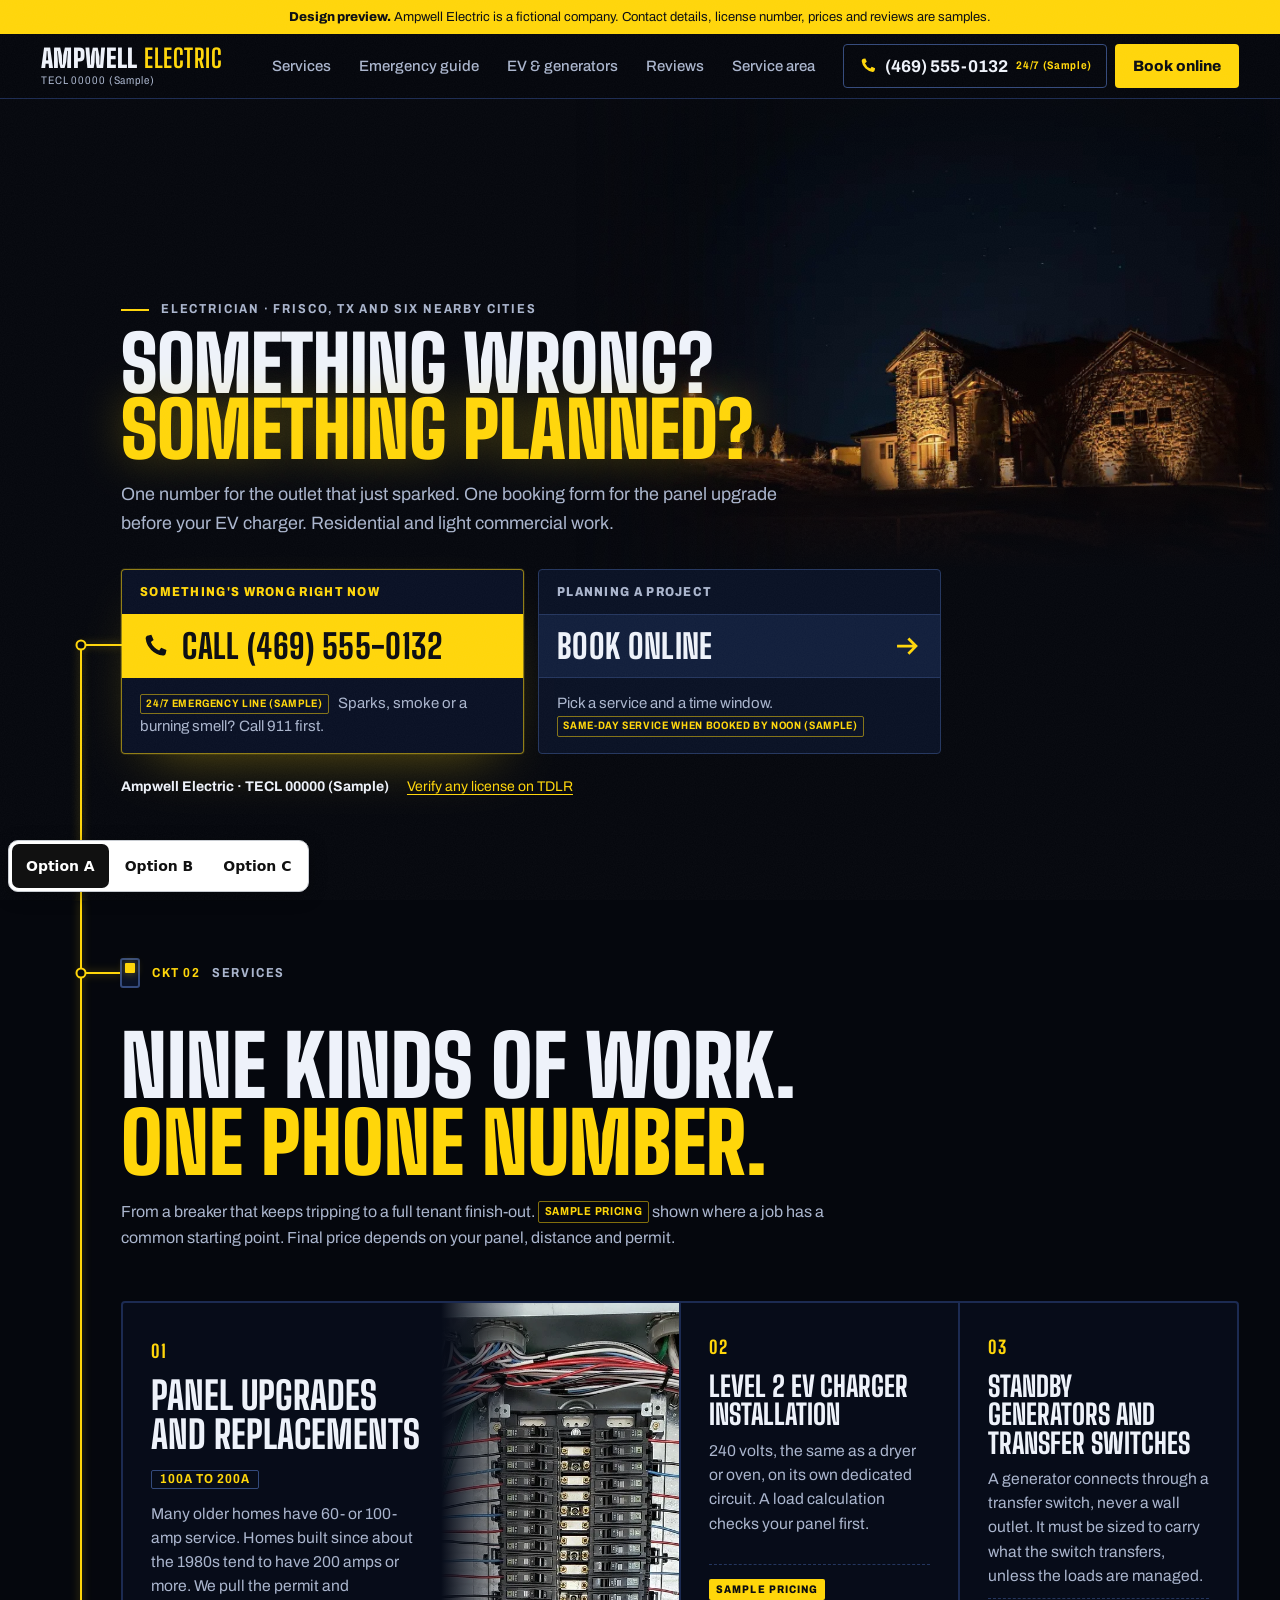
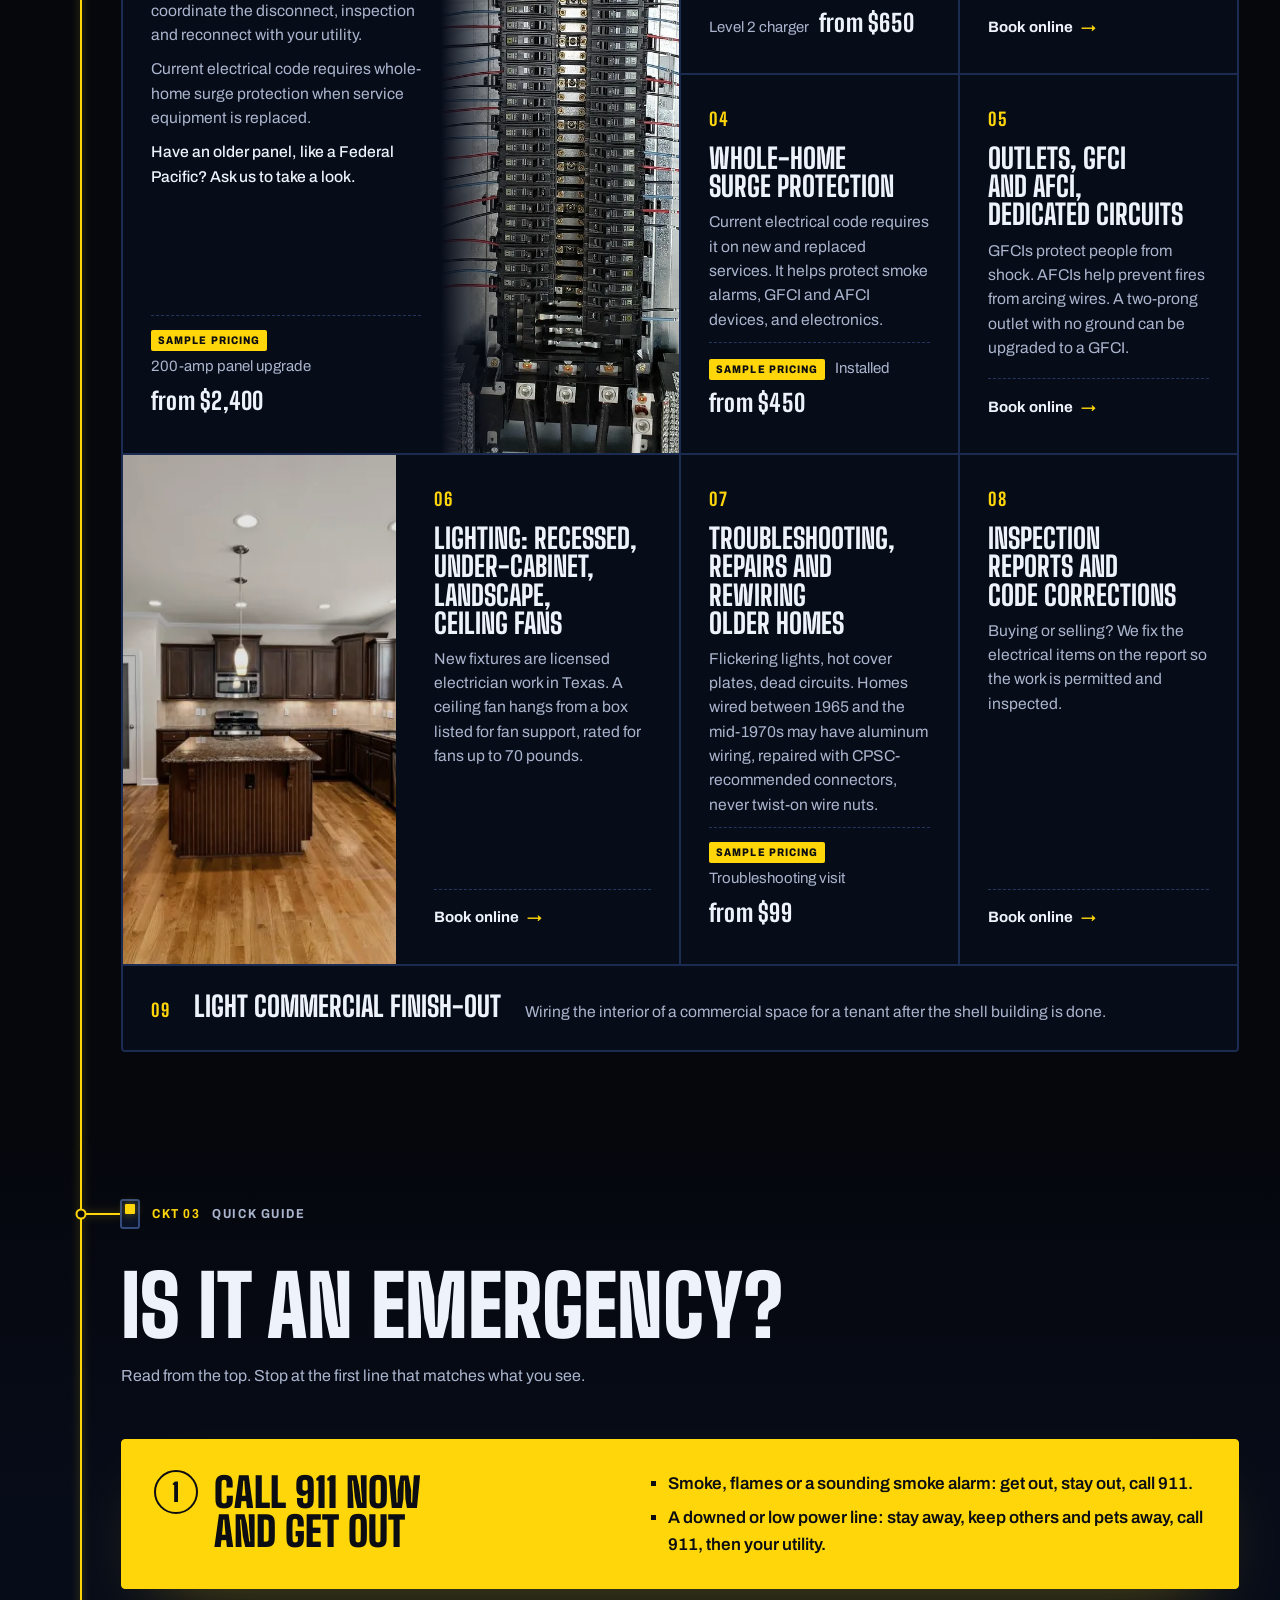
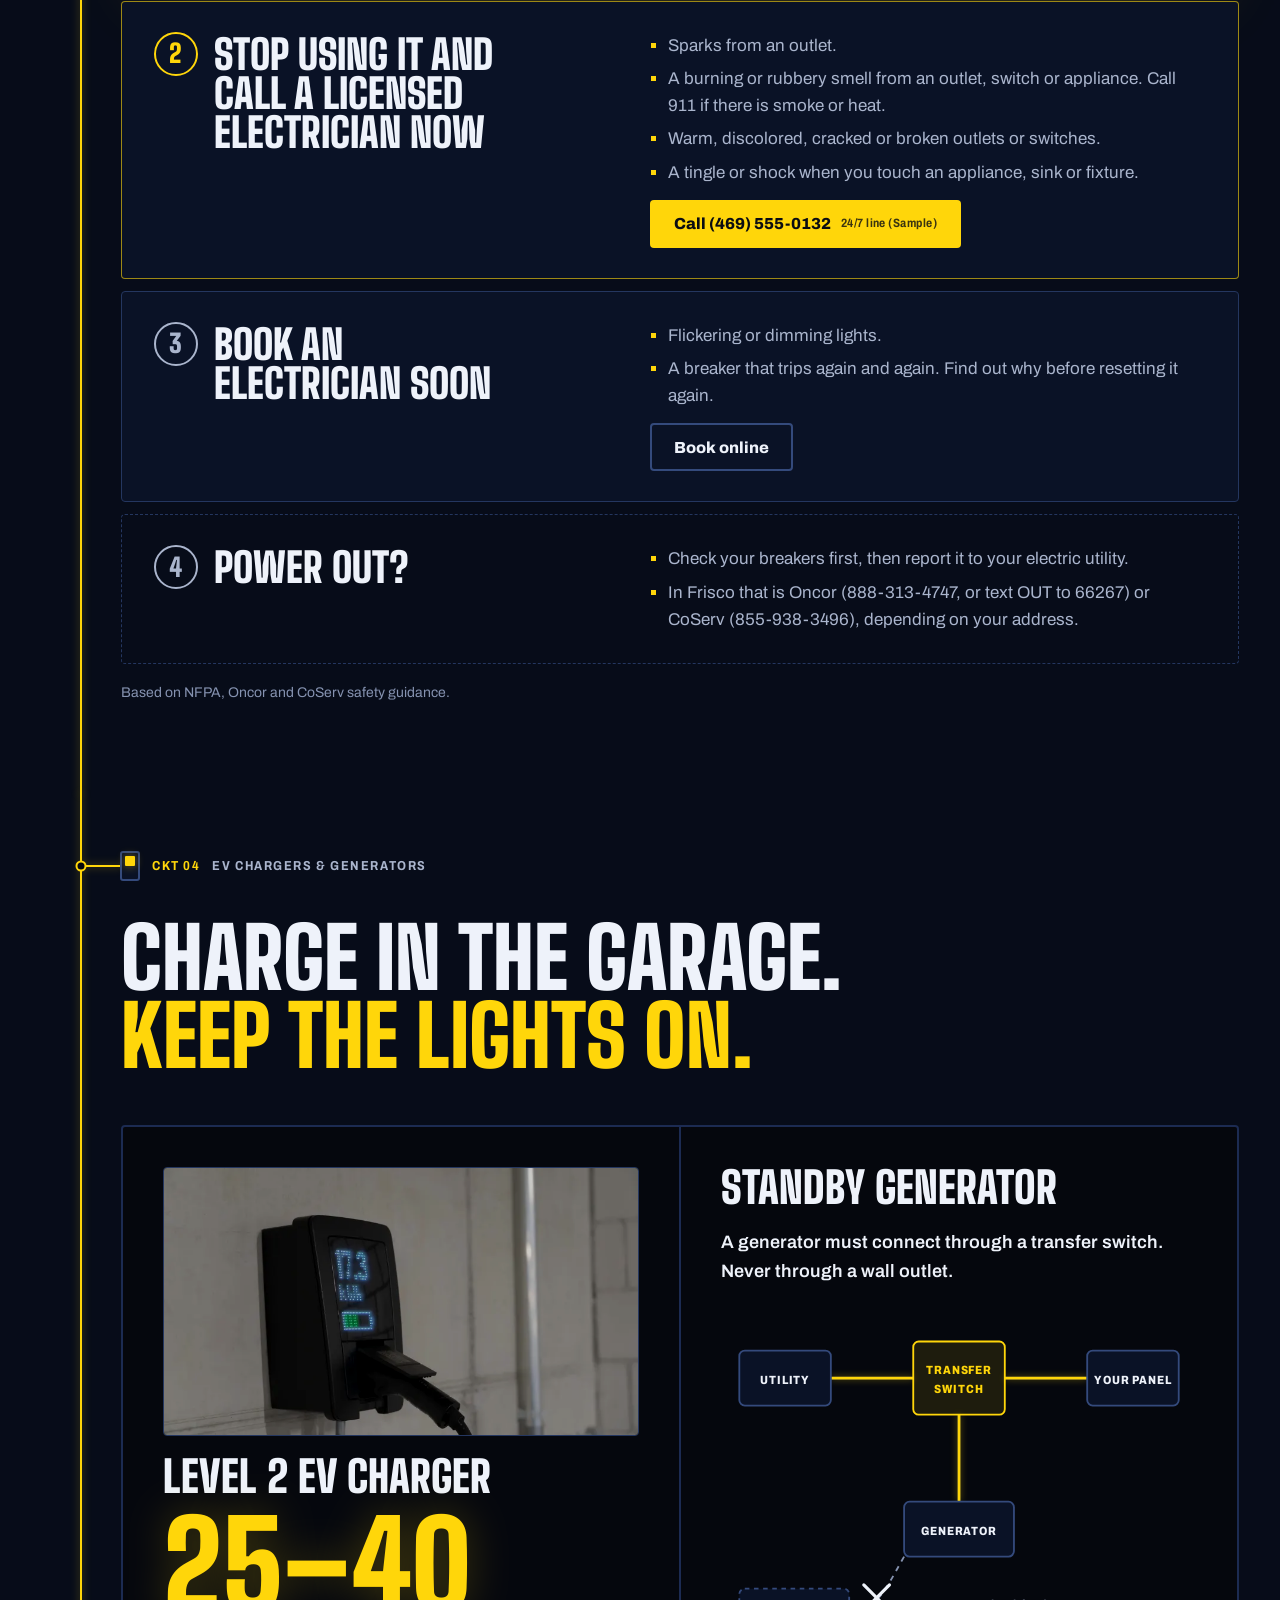
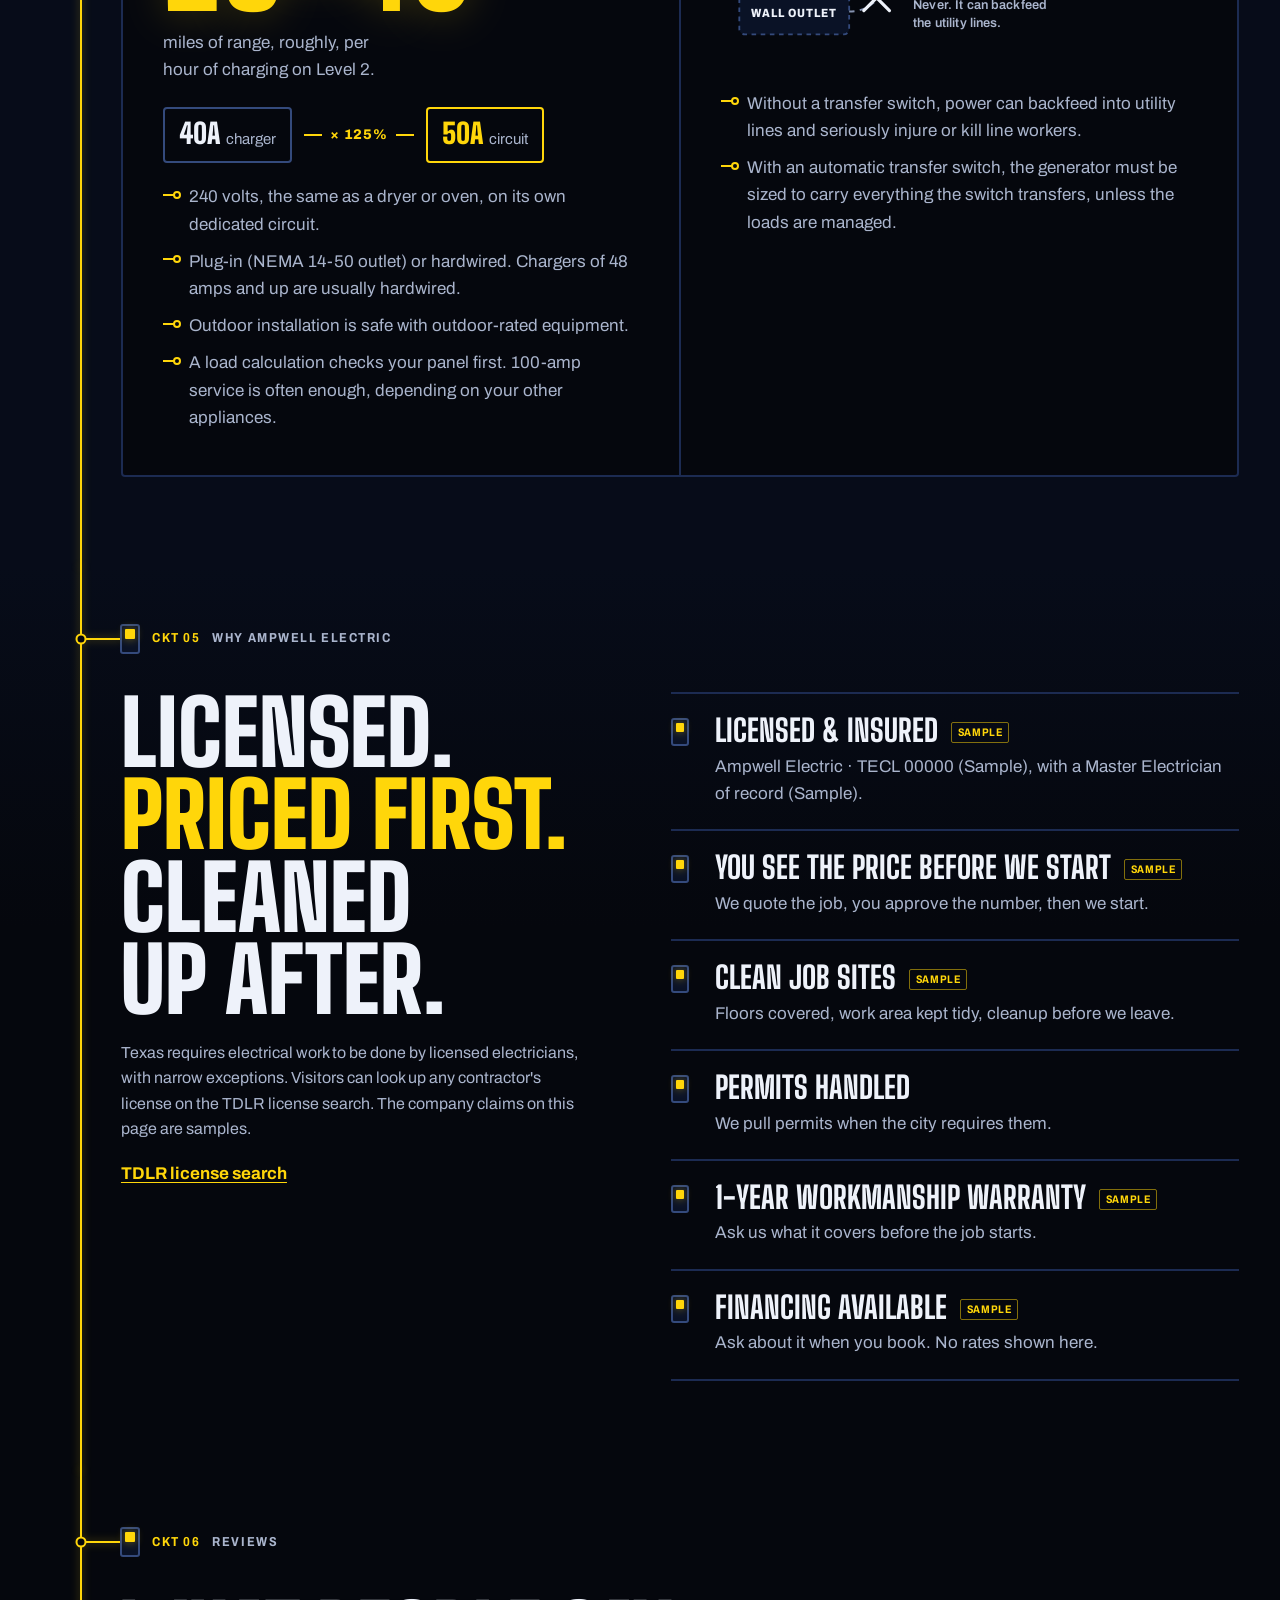
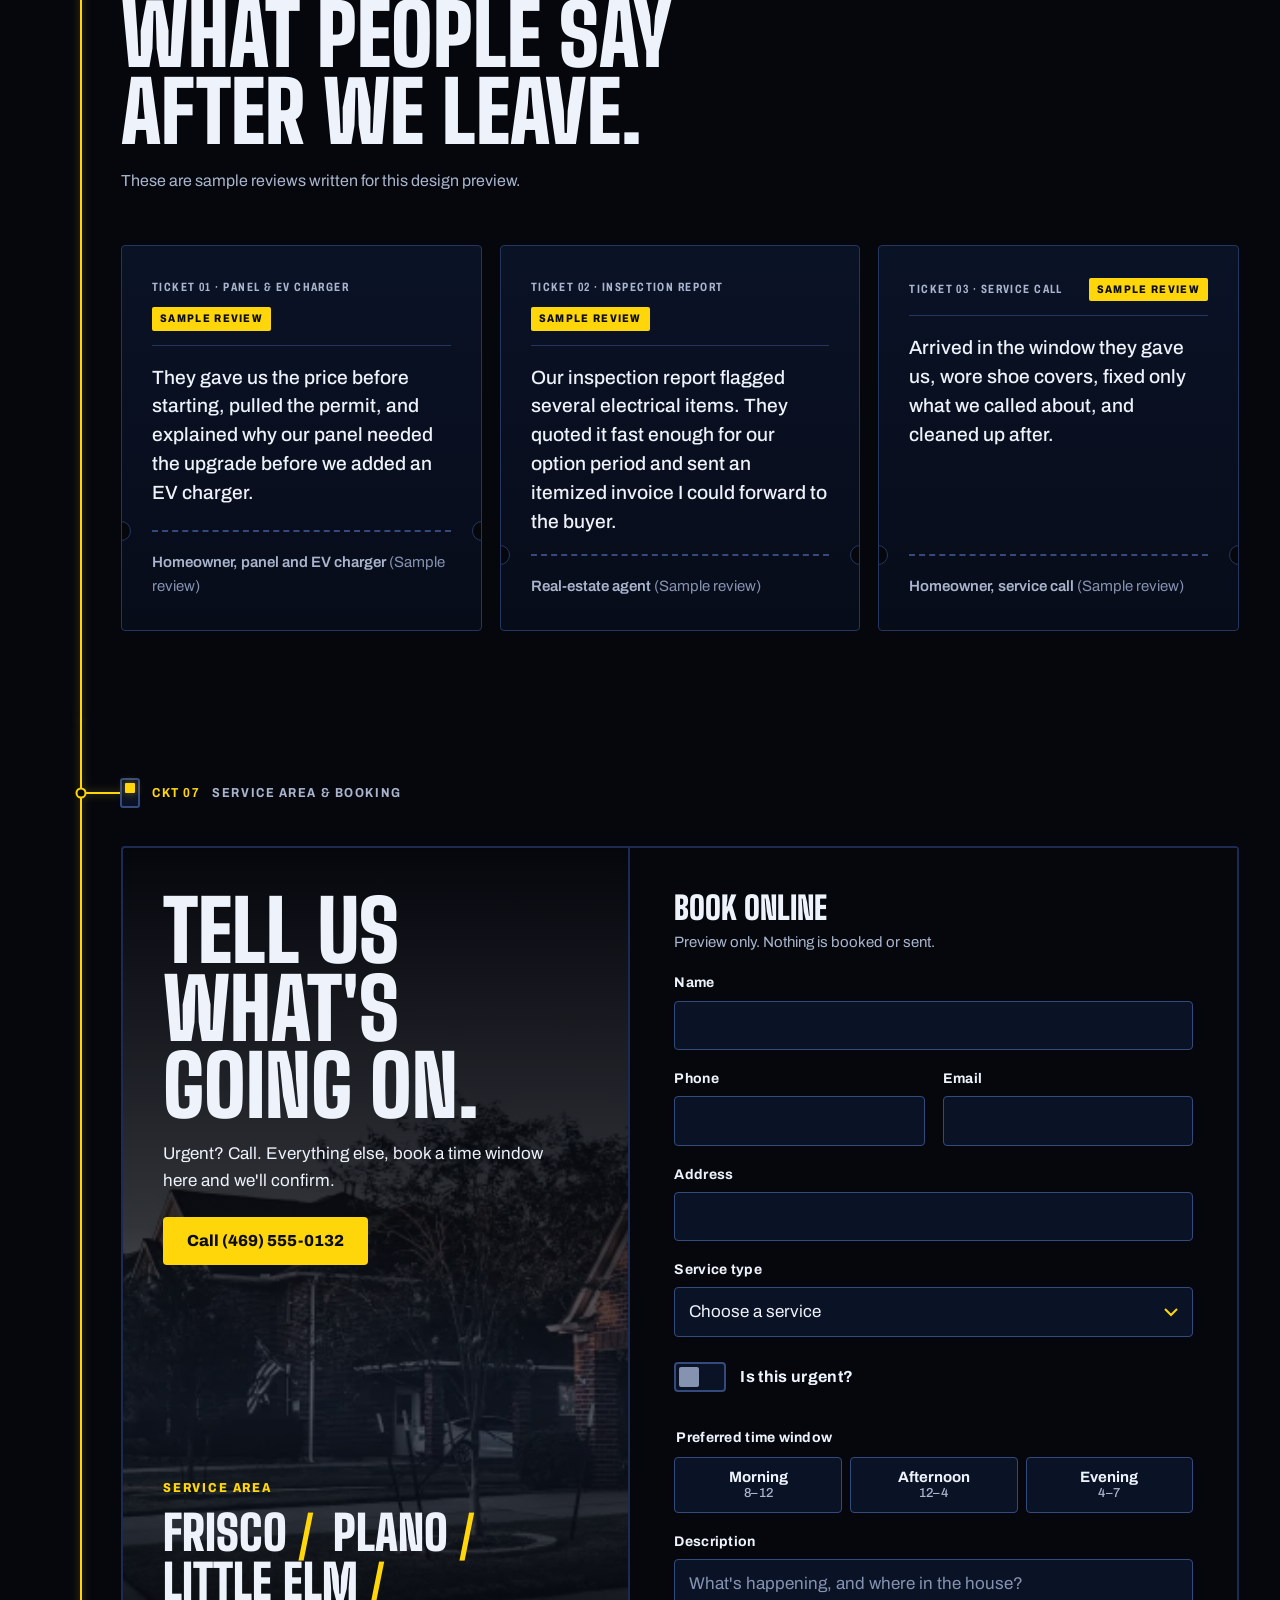
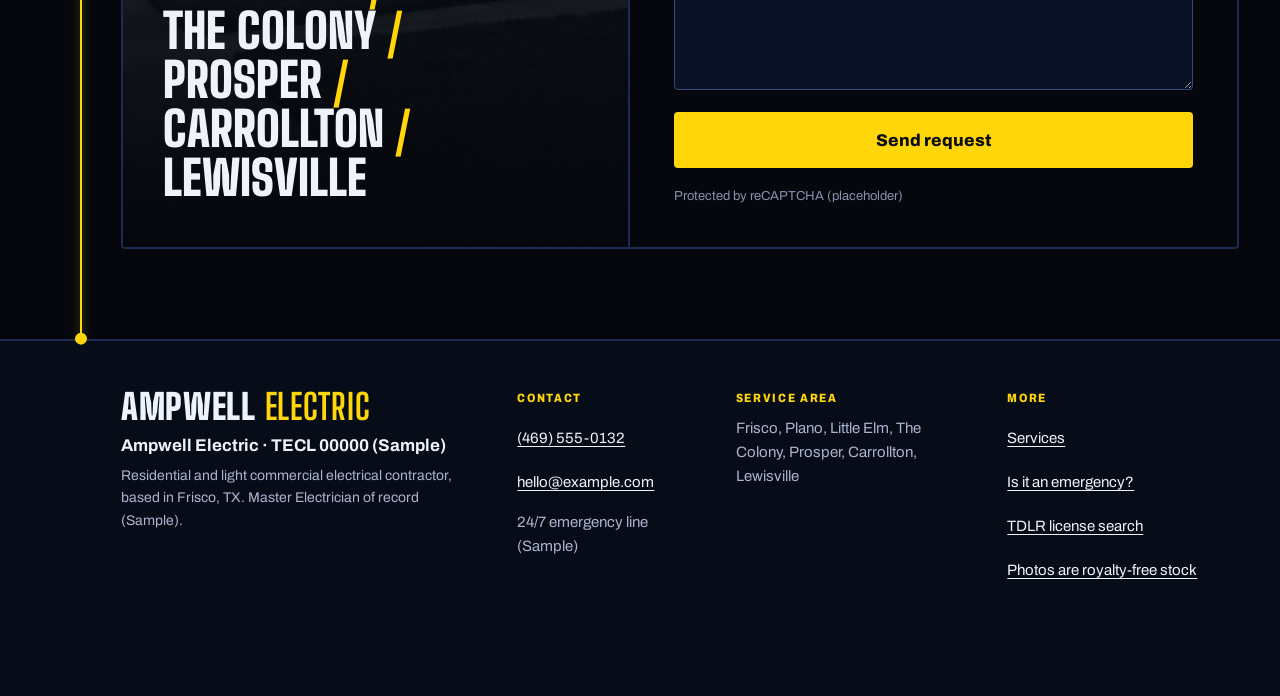
==== commit e519e3e0: "Apply design review round 1 fixes to all options and the credits page - Option A: rebalance the hero" ====
--- a/option-a/index.html
+++ b/option-a/index.html
@@ -18,7 +18,7 @@
   <link rel="stylesheet" href="https://fonts.googleapis.com/css2?family=Big+Shoulders+Display:wght@700;800;900&family=Archivo:wdth,wght@62..125,400..800&display=swap">
   <link rel="preload" as="image" href="../assets/img/landscape-lighting-01-1600.webp"
         imagesrcset="../assets/img/landscape-lighting-01-800.webp 800w, ../assets/img/landscape-lighting-01-1600.webp 1600w, ../assets/img/landscape-lighting-01-2400.webp 2400w"
-        imagesizes="(min-width: 1000px) 65vw, 150vw" fetchpriority="high">
+        imagesizes="(min-width: 1000px) 55vw, 100vw" fetchpriority="high">
   <link rel="stylesheet" href="styles.css">
 </head>
 <body>
@@ -64,7 +64,7 @@
       <div class="hero__media">
         <img src="../assets/img/landscape-lighting-01-1600.webp"
              srcset="../assets/img/landscape-lighting-01-800.webp 800w, ../assets/img/landscape-lighting-01-1600.webp 1600w, ../assets/img/landscape-lighting-01-2400.webp 2400w"
-             sizes="(min-width: 1000px) 65vw, 150vw"
+             sizes="(min-width: 1000px) 55vw, 100vw"
              width="2400" height="1597"
              alt="Stone house at night with warm uplights washing its walls under a starry sky"
              fetchpriority="high" loading="eager" decoding="async">
@@ -142,6 +142,7 @@
                 <span class="svc__no">01</span>
                 <h3>Panel upgrades and replacements <span class="svc__spec">100A to 200A</span></h3>
                 <p>Many older homes have 60- or 100-amp service. Homes built since about the 1980s tend to have 200 amps or more. We pull the permit and coordinate the disconnect, inspection and reconnect with your utility.</p>
+                <p>Current electrical code requires whole-home surge protection when service equipment is replaced.</p>
                 <p class="svc__aside">Have an older panel, like a Federal Pacific? Ask us to take a look.</p>
                 <!-- PLACEHOLDER: sample price -->
                 <p class="price"><span class="price__tag">Sample pricing</span> 200-amp panel upgrade <strong>from $2,400</strong></p>
@@ -163,6 +164,7 @@
               <span class="svc__no">03</span>
               <h3>Standby generators and transfer switches</h3>
               <p>A generator connects through a transfer switch, never a wall outlet. It must be sized to carry what the switch transfers, unless the loads are managed.</p>
+              <p class="svc__foot"><a href="#book">Book online<span class="visually-hidden"> for standby generators and transfer switches</span></a></p>
             </li>
             <li class="svc">
               <span class="svc__no">04</span>
@@ -175,6 +177,7 @@
               <span class="svc__no">05</span>
               <h3>Outlets, GFCI and AFCI, dedicated circuits</h3>
               <p>GFCIs protect people from shock. AFCIs help prevent fires from arcing wires. A two-prong outlet with no ground can be upgraded to a GFCI.</p>
+              <p class="svc__foot"><a href="#book">Book online<span class="visually-hidden"> for outlets and dedicated circuits</span></a></p>
             </li>
             <li class="svc svc--light">
               <figure class="svc__photo">
@@ -189,6 +192,7 @@
                 <span class="svc__no">06</span>
                 <h3>Lighting: recessed, under-cabinet, landscape, ceiling fans</h3>
                 <p>New fixtures are licensed electrician work in Texas. A ceiling fan hangs from a box listed for fan support, rated for fans up to 70 pounds.</p>
+                <p class="svc__foot"><a href="#book">Book online<span class="visually-hidden"> for lighting work</span></a></p>
               </div>
             </li>
             <li class="svc">
@@ -202,6 +206,7 @@
               <span class="svc__no">08</span>
               <h3>Inspection reports and code corrections</h3>
               <p>Buying or selling? We fix the electrical items on the report so the work is permitted and inspected.</p>
+              <p class="svc__foot"><a href="#book">Book online<span class="visually-hidden"> for inspection reports and code corrections</span></a></p>
             </li>
             <li class="svc svc--wide">
               <span class="svc__no">09</span>
@@ -421,7 +426,7 @@
           <div class="why">
             <div class="why__head">
               <h2 class="sec-title" id="why-title">Licensed. <span class="volt">Priced first.</span> Cleaned up after.</h2>
-              <p class="sec-sub">Texas requires electrical work to be done by licensed electricians, with narrow exceptions. Look up any contractor, including us, on the TDLR license search. The company claims on this page are samples.</p>
+              <p class="sec-sub">Texas requires electrical work to be done by licensed electricians, with narrow exceptions. Visitors can look up any contractor's license on the TDLR license search. The company claims on this page are samples.</p>
               <a class="text-link" href="https://www.tdlr.texas.gov/LicenseSearch/" rel="noopener" target="_blank">TDLR license search<span class="visually-hidden"> (opens in a new tab)</span></a>
             </div>
             <!-- PLACEHOLDER: every claim in this list (licensed & insured, master electrician, upfront pricing, clean job sites, warranty, financing) -->
@@ -475,17 +480,17 @@
           <!-- PLACEHOLDER: all three reviews are samples; replace with real, verifiable reviews -->
           <ul class="reviews" role="list">
             <li class="review">
-              <p class="review__label">Sample review</p>
+              <div class="review__head"><span class="review__no">Ticket 01 &middot; Panel &amp; EV charger</span><span class="review__label">Sample review</span></div>
               <blockquote><p>They gave us the price before starting, pulled the permit, and explained why our panel needed the upgrade before we added an EV charger.</p></blockquote>
               <p class="review__who">Homeowner, panel and EV charger <span>(Sample review)</span></p>
             </li>
             <li class="review">
-              <p class="review__label">Sample review</p>
+              <div class="review__head"><span class="review__no">Ticket 02 &middot; Inspection report</span><span class="review__label">Sample review</span></div>
               <blockquote><p>Our inspection report flagged several electrical items. They quoted it fast enough for our option period and sent an itemized invoice I could forward to the buyer.</p></blockquote>
               <p class="review__who">Real-estate agent <span>(Sample review)</span></p>
             </li>
             <li class="review">
-              <p class="review__label">Sample review</p>
+              <div class="review__head"><span class="review__no">Ticket 03 &middot; Service call</span><span class="review__label">Sample review</span></div>
               <blockquote><p>Arrived in the window they gave us, wore shoe covers, fixed only what we called about, and cleaned up after.</p></blockquote>
               <p class="review__who">Homeowner, service call <span>(Sample review)</span></p>
             </li>
--- a/option-a/styles.css
+++ b/option-a/styles.css
@@ -42,6 +42,9 @@
   --radius: 4px;
 }
 
+@media (max-width: 479px) {
+  :root { --gutter: 22px; }
+}
 @media (min-width: 700px) {
   :root { --gutter: 56px; }
 }
@@ -329,16 +332,14 @@
     top: 0;
     left: 50%;
     width: min(100%, 2400px);
-    height: 330px;
+    height: 230px;
     transform: translateX(-50%);
   }
   .hero__media img {
     width: 100%;
     height: 100%;
     object-fit: cover;
-    object-position: 74% 88%;
-    transform: scale(1.45);
-    transform-origin: 74% 82%;
+    object-position: 78% 85%;
   }
   .hero__media { overflow: hidden; }
   .hero__media::after {
@@ -346,17 +347,27 @@
     position: absolute;
     inset: 0;
     background:
-      linear-gradient(180deg, color-mix(in oklch, var(--ink), transparent 40%) 0%, transparent 30%, transparent 55%, var(--ink) 100%),
+      linear-gradient(180deg, color-mix(in oklch, var(--ink), transparent 40%) 0%, transparent 30%, transparent 50%, color-mix(in oklch, var(--ink), transparent 25%) 78%, var(--ink) 100%),
       linear-gradient(90deg, color-mix(in oklch, var(--ink), transparent 30%), transparent 60%);
   }
 
   .hero { --hero-pb: clamp(56px, 7vw, 120px); }
   .hero__wrap {
-    padding-top: 250px;
+    padding-top: 150px;
     padding-bottom: var(--hero-pb);
     width: 100%;
   }
-  .hero__content { max-width: 1080px; }
+  .hero__content { max-width: 67.5rem; display: flex; flex-direction: column; }
+  /* Phones: the two paths come straight after the headline so the call button sits
+     in the first screen, clear of the bottom-left corner. */
+  .hero__content .eyebrow { order: 1; }
+  .hero__title { order: 2; }
+  .paths { order: 3; margin-top: 24px; }
+  .hero__lede { display: none; }
+  @media (min-width: 700px) {
+    .hero__lede { display: block; order: 3; }
+    .paths { order: 4; margin-top: 32px; }
+  }
   .hero__lede, .hero__content .eyebrow { max-width: 36rem; }
 
   .eyebrow {
@@ -401,7 +412,6 @@
   /* Two paths */
   .paths {
     position: relative;
-    margin-top: 32px;
     display: grid;
     gap: 14px;
   }
@@ -471,32 +481,41 @@
 
   @media (min-width: 700px) {
     .paths { grid-template-columns: 1fr 1fr; max-width: 820px; }
-    .hero__media { height: 420px; }
-    .hero__wrap { padding-top: 320px; }
+    .hero__media { height: 400px; }
+    .hero__wrap { padding-top: 300px; }
   }
 
   @media (min-width: 1000px) {
-    .hero { min-height: min(calc(100svh - 98px), 1000px); }
+    .hero { min-height: min(calc(100svh - 98px), 62.5rem); }
+    /* A 3:2 box shows the whole frame, so the lit house lands in the upper right,
+       beside the headline and above the two path cards. */
     .hero__media {
-      top: 12%;
+      top: 0;
       left: auto;
-      right: max(0px, (100% - 2400px) / 2);
+      right: 0;
       transform: none;
-      width: min(66%, 1640px);
-      height: 88%;
-      mask-image: linear-gradient(90deg, transparent 0%, #000 34%, #000 95%, transparent 100%);
-      -webkit-mask-image: linear-gradient(90deg, transparent 0%, #000 34%, #000 95%, transparent 100%);
+      width: 55%;
+      height: auto;
+      aspect-ratio: 3 / 2;
+      mask-image: linear-gradient(90deg, transparent 0%, #000 32%, #000 97%, transparent 100%);
+      -webkit-mask-image: linear-gradient(90deg, transparent 0%, #000 32%, #000 97%, transparent 100%);
     }
-    .hero__media img { object-position: 82% 64%; transform: none; }
+    .hero__media img { object-position: 50% 50%; }
     .hero__media::after {
       background:
-        linear-gradient(180deg, var(--ink) 0%, transparent 22%, transparent 70%, var(--ink) 100%);
+        linear-gradient(180deg, color-mix(in oklch, var(--ink), transparent 30%) 0%, transparent 18%, transparent 72%, var(--ink) 100%);
     }
-    .hero__wrap { padding-top: clamp(64px, 7vw, 120px); }
-    .hero__title { font-size: clamp(5rem, 6vw, 7rem); }
+    .hero { --hero-pb: clamp(100px, 8vw, 140px); }
+    .hero__wrap { padding-top: 40px; }
+    .hero__title { font-size: clamp(4rem, min(6vw, 11.5svh), 7rem); }
+    .hero__title { margin-top: 10px; }
+    .hero__lede { margin-top: 18px; max-width: 42rem; }
+    .hero__lede, .hero__content .eyebrow { max-width: 42rem; }
   }
   @media (min-width: 2400px) {
-    .hero__media { width: 1500px; right: calc((100% - 1600px) / 2 - 200px); }
+    .hero { min-height: 0; }
+    .hero__wrap { padding-top: 9rem; }
+    .hero__media { width: calc(var(--max) * 0.82); right: calc((100% - var(--max)) / 2 - 8rem); }
   }
 
   /* ---------- Bus traces ---------- */
@@ -650,6 +669,25 @@
   }
   .svc p { color: var(--muted); font-size: 0.98rem; line-height: 1.55; }
   .svc .svc__aside { color: var(--text); font-weight: 500; }
+  .svc__foot {
+    margin-top: auto;
+    padding-top: 14px;
+    border-top: 1px dashed var(--line);
+  }
+  .svc__foot a {
+    display: inline-flex;
+    align-items: center;
+    gap: 8px;
+    min-height: 44px;
+    margin-block: -8px;
+    font-weight: 700;
+    font-size: 0.9375rem;
+    color: var(--text);
+    text-decoration: none;
+  }
+  .svc__foot a::after { content: "\2192"; color: var(--volt); transition: transform 0.3s var(--ease); }
+  .svc__foot a:hover { color: var(--volt); }
+  .svc__foot a:hover::after { transform: translateX(4px); }
   .price {
     margin-top: auto;
     padding-top: 14px;
@@ -681,7 +719,7 @@
 
   .svc--panel { flex-direction: row; gap: 20px; padding-right: 0; padding-block: 0; }
   .svc--panel .svc__text { padding-block: 26px 28px; display: flex; flex-direction: column; gap: 10px; flex: 1; }
-  .svc--panel .svc__photo { flex: 0 0 38%; max-width: 300px; margin: 0; position: relative; }
+  .svc--panel .svc__photo { flex: 0 0 45%; max-width: 300px; margin: 0; position: relative; }
   .svc--panel .svc__photo img { width: 100%; height: 100%; object-fit: cover; object-position: center 30%; }
   .svc--panel .svc__photo::after {
     content: "";
@@ -939,7 +977,7 @@
   }
   .why__list { border-top: 2px solid var(--etch); }
   .why__list li {
-    padding: 22px 0 22px;
+    padding: 22px 0 22px 44px;
     border-bottom: 2px solid var(--etch);
     display: grid;
     gap: 6px;
@@ -951,6 +989,29 @@
     text-transform: uppercase;
     font-size: clamp(1.6rem, 2.4vw, 2.1rem);
     line-height: 1;
+  }
+  /* Each claim gets a breaker, switched on. */
+  .why__list li::before {
+    content: "";
+    position: absolute;
+    left: 0;
+    top: 24px;
+    width: 18px;
+    height: 28px;
+    border: 2px solid var(--line-strong);
+    border-radius: 3px;
+    background: var(--navy-900);
+  }
+  .why__list li::after {
+    content: "";
+    position: absolute;
+    left: 5px;
+    top: 29px;
+    width: 8px;
+    height: 9px;
+    border-radius: 1px;
+    background: var(--volt);
+    box-shadow: 0 0 8px var(--volt-glow);
   }
   .why__list h3 .sample { font-family: var(--font-body); font-size: 0.6875rem; vertical-align: 0.5em; margin-left: 6px; }
   .why__list p { color: var(--muted); }
@@ -975,21 +1036,26 @@
     display: flex;
     flex-direction: column;
     gap: 18px;
-  }
-  .review::before {
-    content: "\201C";
-    position: absolute;
-    right: 18px;
-    top: -6px;
-    font-family: var(--font-display);
-    font-weight: 900;
-    font-size: 7rem;
-    line-height: 1;
-    color: var(--etch);
-    pointer-events: none;
+    overflow: hidden;
+  }
+  .review__head {
+    display: flex;
+    align-items: center;
+    justify-content: space-between;
+    gap: 10px;
+    flex-wrap: wrap;
+    padding-bottom: 14px;
+    border-bottom: 1px solid var(--line);
+  }
+  .review__no {
+    font-size: 0.75rem;
+    font-weight: 700;
+    letter-spacing: 0.12em;
+    text-transform: uppercase;
+    font-stretch: 70%;
+    color: var(--muted);
   }
   .review__label {
-    align-self: flex-start;
     font-size: 0.6875rem;
     font-weight: 800;
     letter-spacing: 0.12em;
@@ -1002,12 +1068,35 @@
   }
   .review blockquote { position: relative; }
   .review blockquote p { font-size: clamp(1.125rem, 1.5vw, 1.3rem); line-height: 1.5; color: var(--text); font-weight: 500; }
-  .review__who { margin-top: auto; padding-top: 14px; border-top: 1px dashed var(--line); font-size: 0.9375rem; color: var(--muted); font-weight: 600; }
+  /* Tear line: dashed rule with punched notches at both edges. */
+  .review__who {
+    position: relative;
+    margin-top: auto;
+    padding-top: 18px;
+    border-top: 2px dashed var(--line-strong);
+    font-size: 0.9375rem;
+    color: var(--muted);
+    font-weight: 600;
+  }
+  .review__who::before, .review__who::after {
+    content: "";
+    position: absolute;
+    top: -11px;
+    width: 20px;
+    height: 20px;
+    border-radius: 50%;
+    background: var(--ink);
+    border: 1px solid var(--line);
+  }
+  .review__who::before { left: -35px; }
+  .review__who::after { right: -35px; }
   .review__who span { font-weight: 400; color: var(--faint); }
 
   @media (min-width: 1000px) {
     .reviews { grid-template-columns: repeat(3, minmax(0, 1fr)); gap: 18px; }
     .review { padding: 32px 30px; }
+    .review__who::before { left: -41px; }
+    .review__who::after { right: -41px; }
   }
 
   /* ---------- Service area + form ---------- */
@@ -1306,3 +1395,19 @@
     50% { box-shadow: 0 0 0 1px color-mix(in oklch, var(--volt), transparent 70%), 0 24px 70px -24px var(--volt-glow); }
   }
 }
+
+
+/* ---------- Switcher compatibility (unlayered on purpose) ----------
+   The preview switcher's stylesheet adds 5rem bottom padding to every body child that is the
+   last of its type. Only the footer should keep it; reset the others. */
+body > .skip.skip { padding-bottom: 12px; }
+body > .preview-bar.preview-bar { padding-bottom: 8px; }
+body > .site-header.site-header,
+body > main#main { padding-bottom: 0; }
+
+/* ---------- Very wide screens: scale the whole system up ---------- */
+@media (min-width: 2400px) {
+  html { font-size: 125%; }
+  :root { --max: 2000px; --gutter: 100px; --pad: 60px; }
+  .paths { max-width: 960px; }
+}
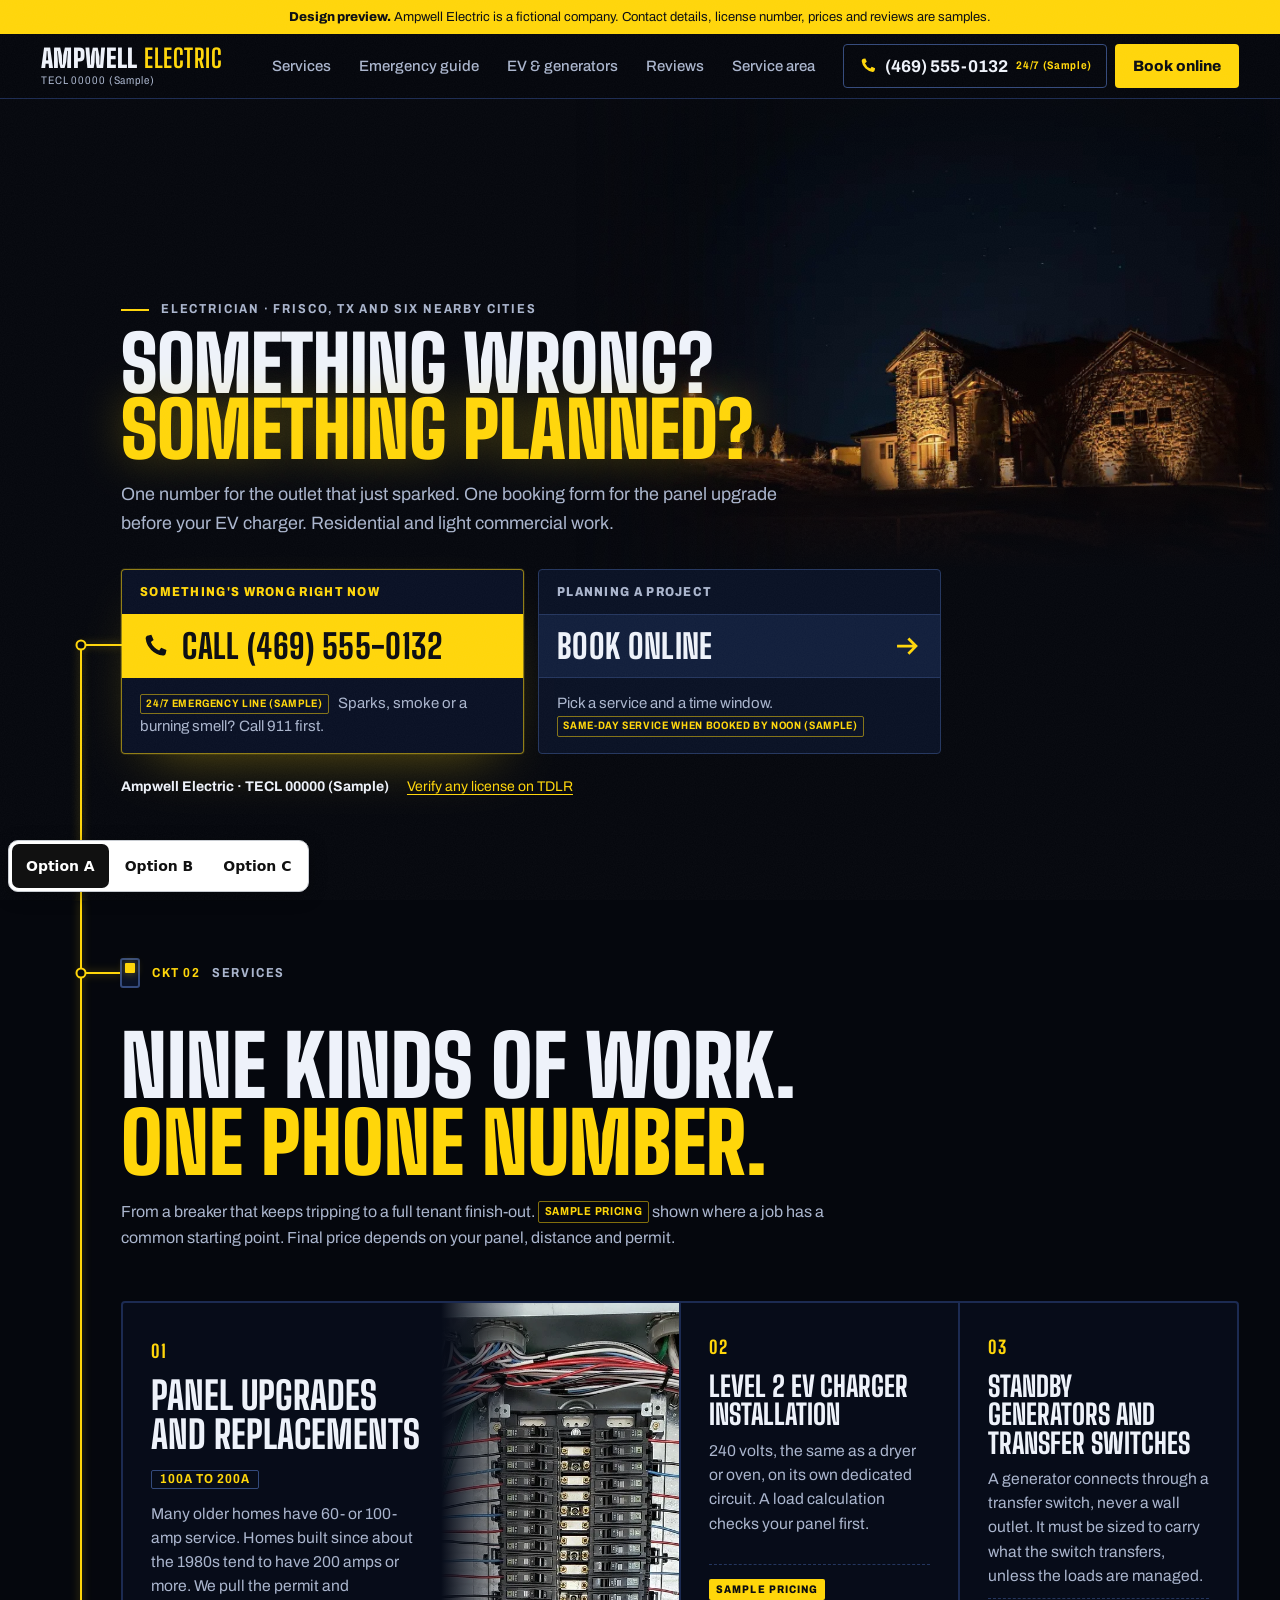
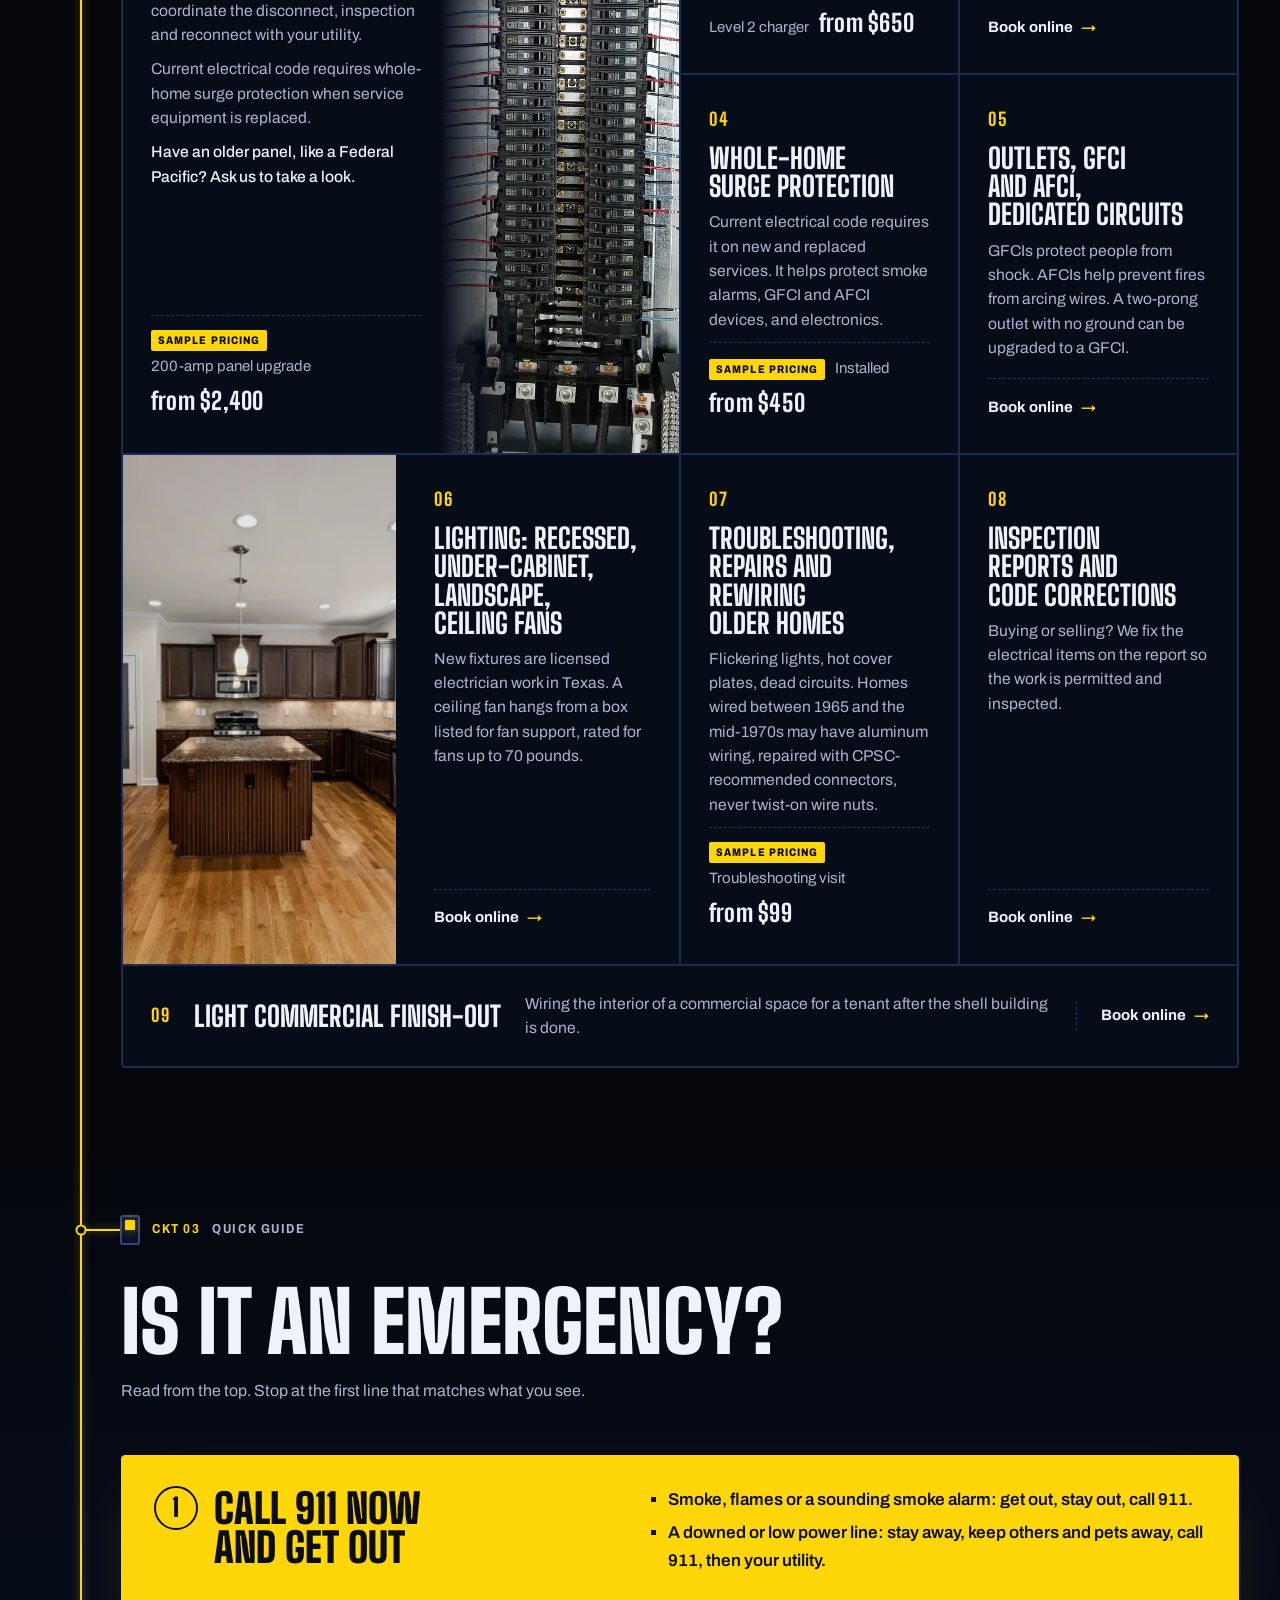
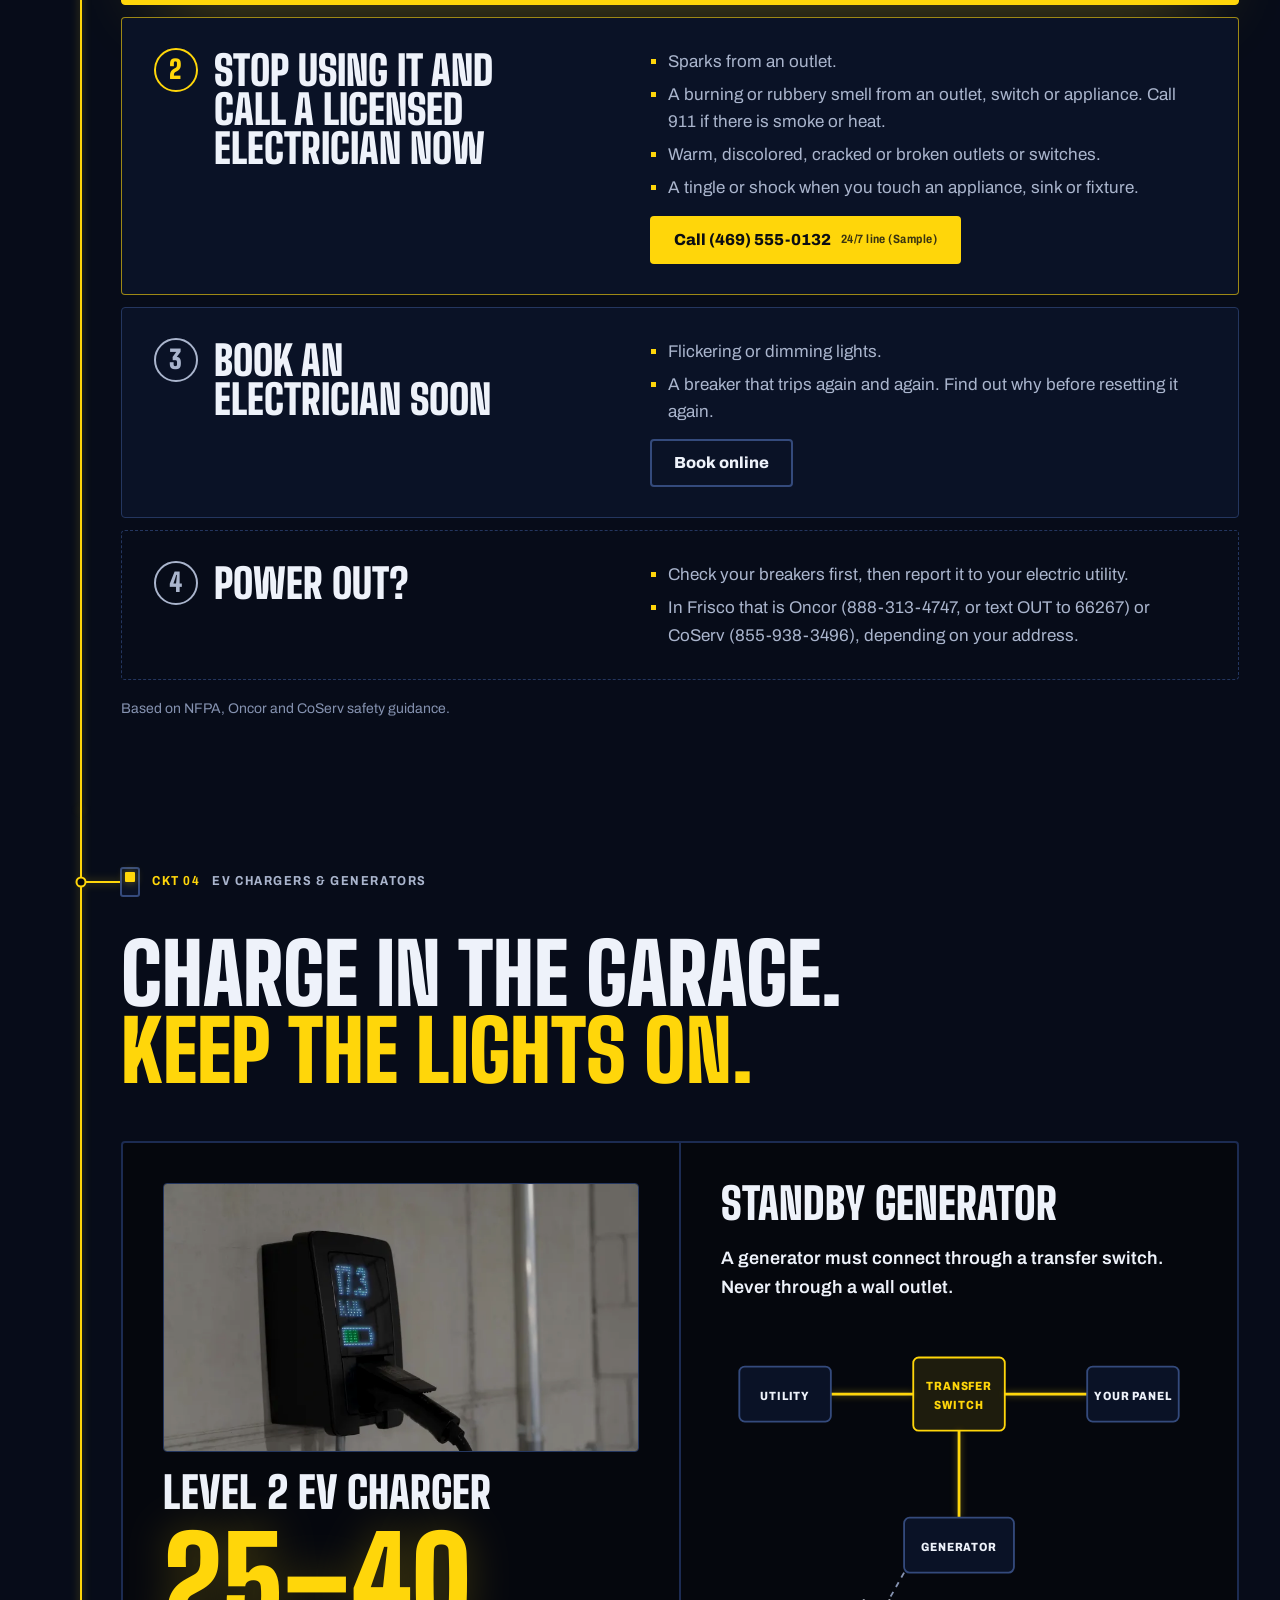
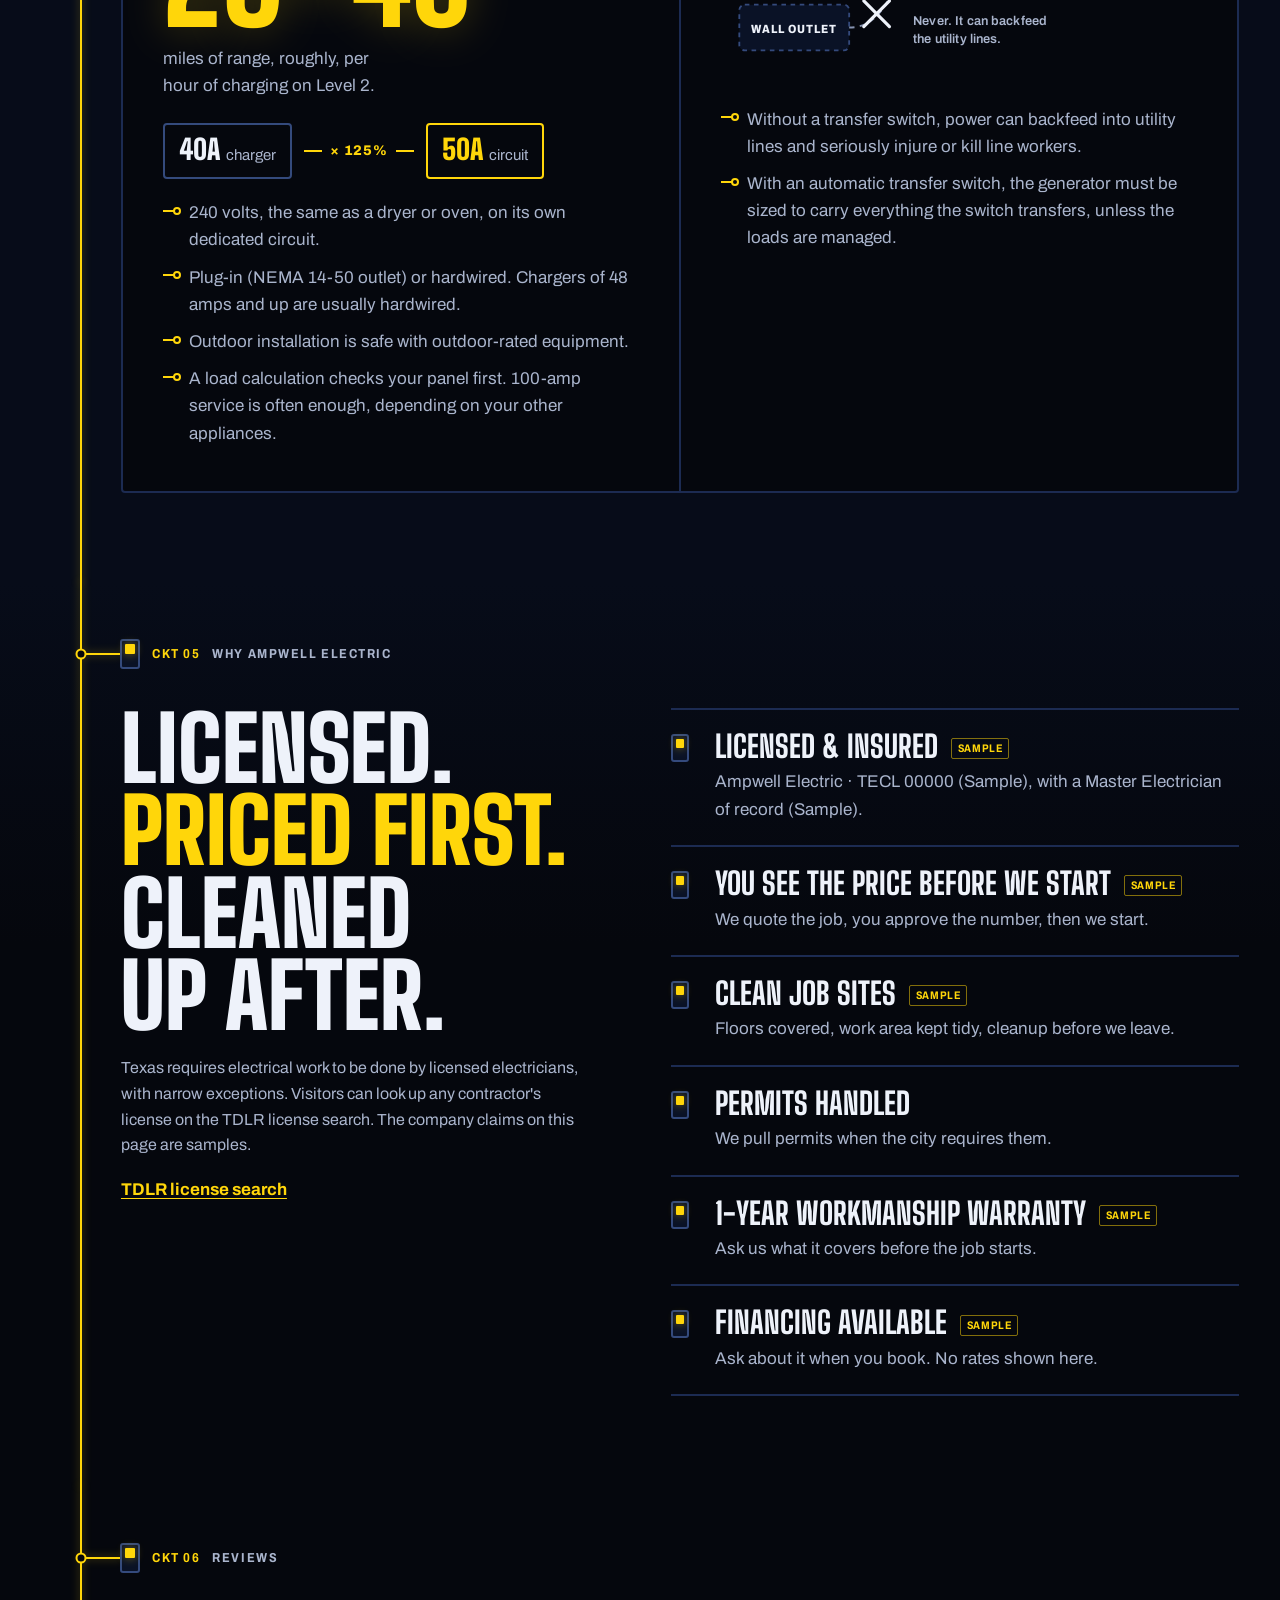
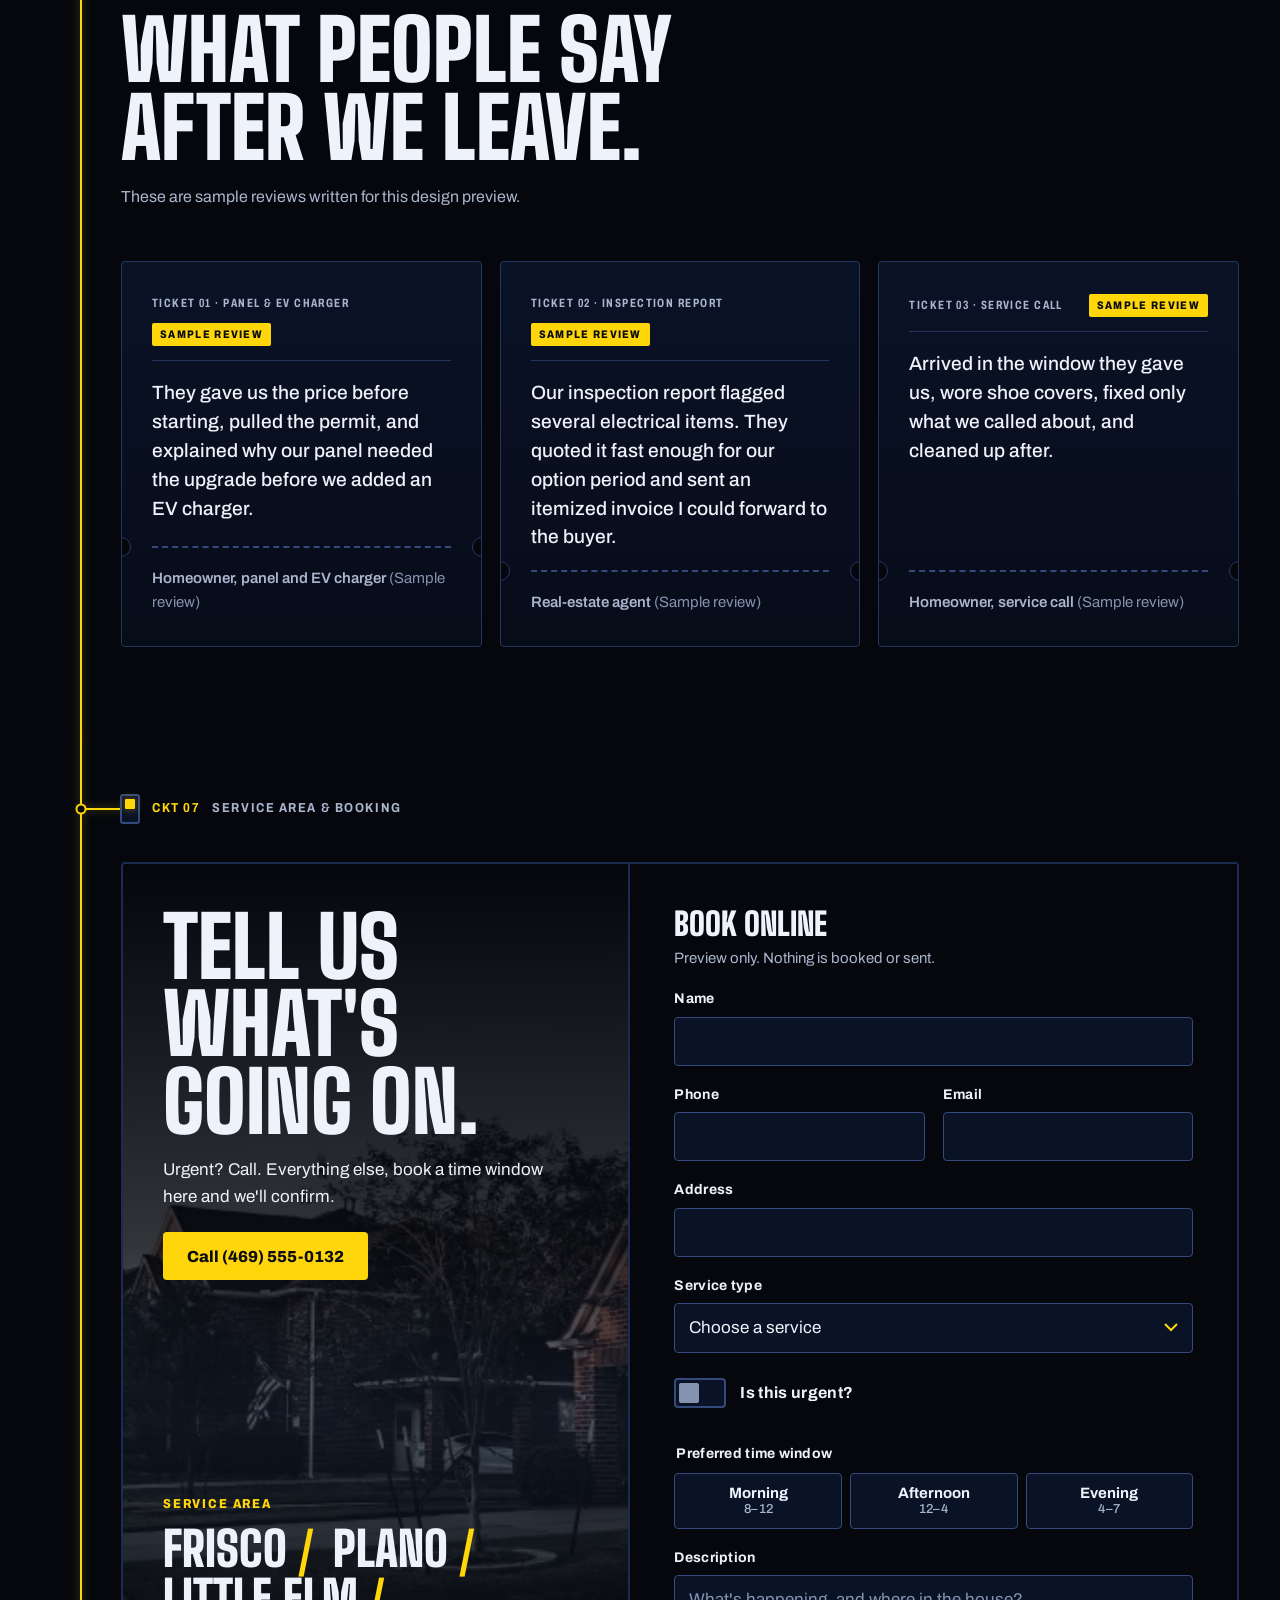
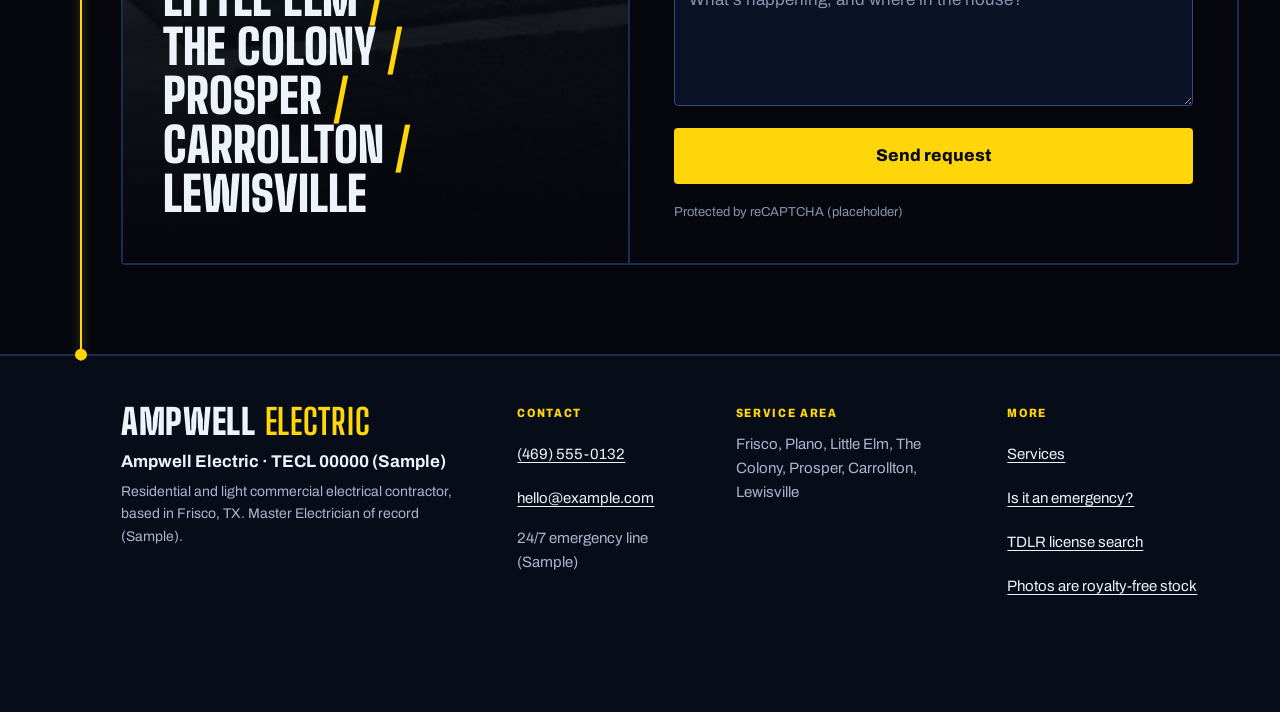
==== commit 7f03968a: "Apply design review round 2 fixes and add the full README - Option A: brighter phone hero photo, mat" ====
--- a/option-a/index.html
+++ b/option-a/index.html
@@ -212,6 +212,7 @@
               <span class="svc__no">09</span>
               <h3>Light commercial finish-out</h3>
               <p>Wiring the interior of a commercial space for a tenant after the shell building is done.</p>
+              <p class="svc__foot"><a href="#book">Book online<span class="visually-hidden"> for light commercial finish-out</span></a></p>
             </li>
           </ul>
         </div>
--- a/option-a/styles.css
+++ b/option-a/styles.css
@@ -340,6 +340,14 @@
     height: 100%;
     object-fit: cover;
     object-position: 78% 85%;
+  }
+  /* Phones: lift the night photo so the lit house reads; text sits below the band. */
+  @media (max-width: 699px) {
+    .hero__media img { filter: brightness(1.3) contrast(1.05) saturate(1.1); }
+    .hero__media::after {
+      background:
+        linear-gradient(180deg, color-mix(in oklch, var(--ink), transparent 75%) 0%, transparent 25%, transparent 62%, color-mix(in oklch, var(--ink), transparent 35%) 84%, var(--ink) 100%);
+    }
   }
   .hero__media { overflow: hidden; }
   .hero__media::after {
@@ -748,6 +756,14 @@
     .svc--panel, .svc--light, .svc--wide { grid-column: 1 / -1; }
     .svc--wide { flex-direction: row; align-items: baseline; justify-content: flex-start; gap: 24px; }
     .svc--wide p { max-width: 40rem; }
+    .svc--wide { align-items: center; }
+    .svc--wide .svc__foot {
+      margin: 0 0 0 auto;
+      flex: none;
+      padding: 0 0 0 24px;
+      border-top: 0;
+      border-left: 1px dashed var(--line);
+    }
   }
   @media (min-width: 1100px) {
     .svc-grid { grid-template-columns: repeat(4, minmax(0, 1fr)); }
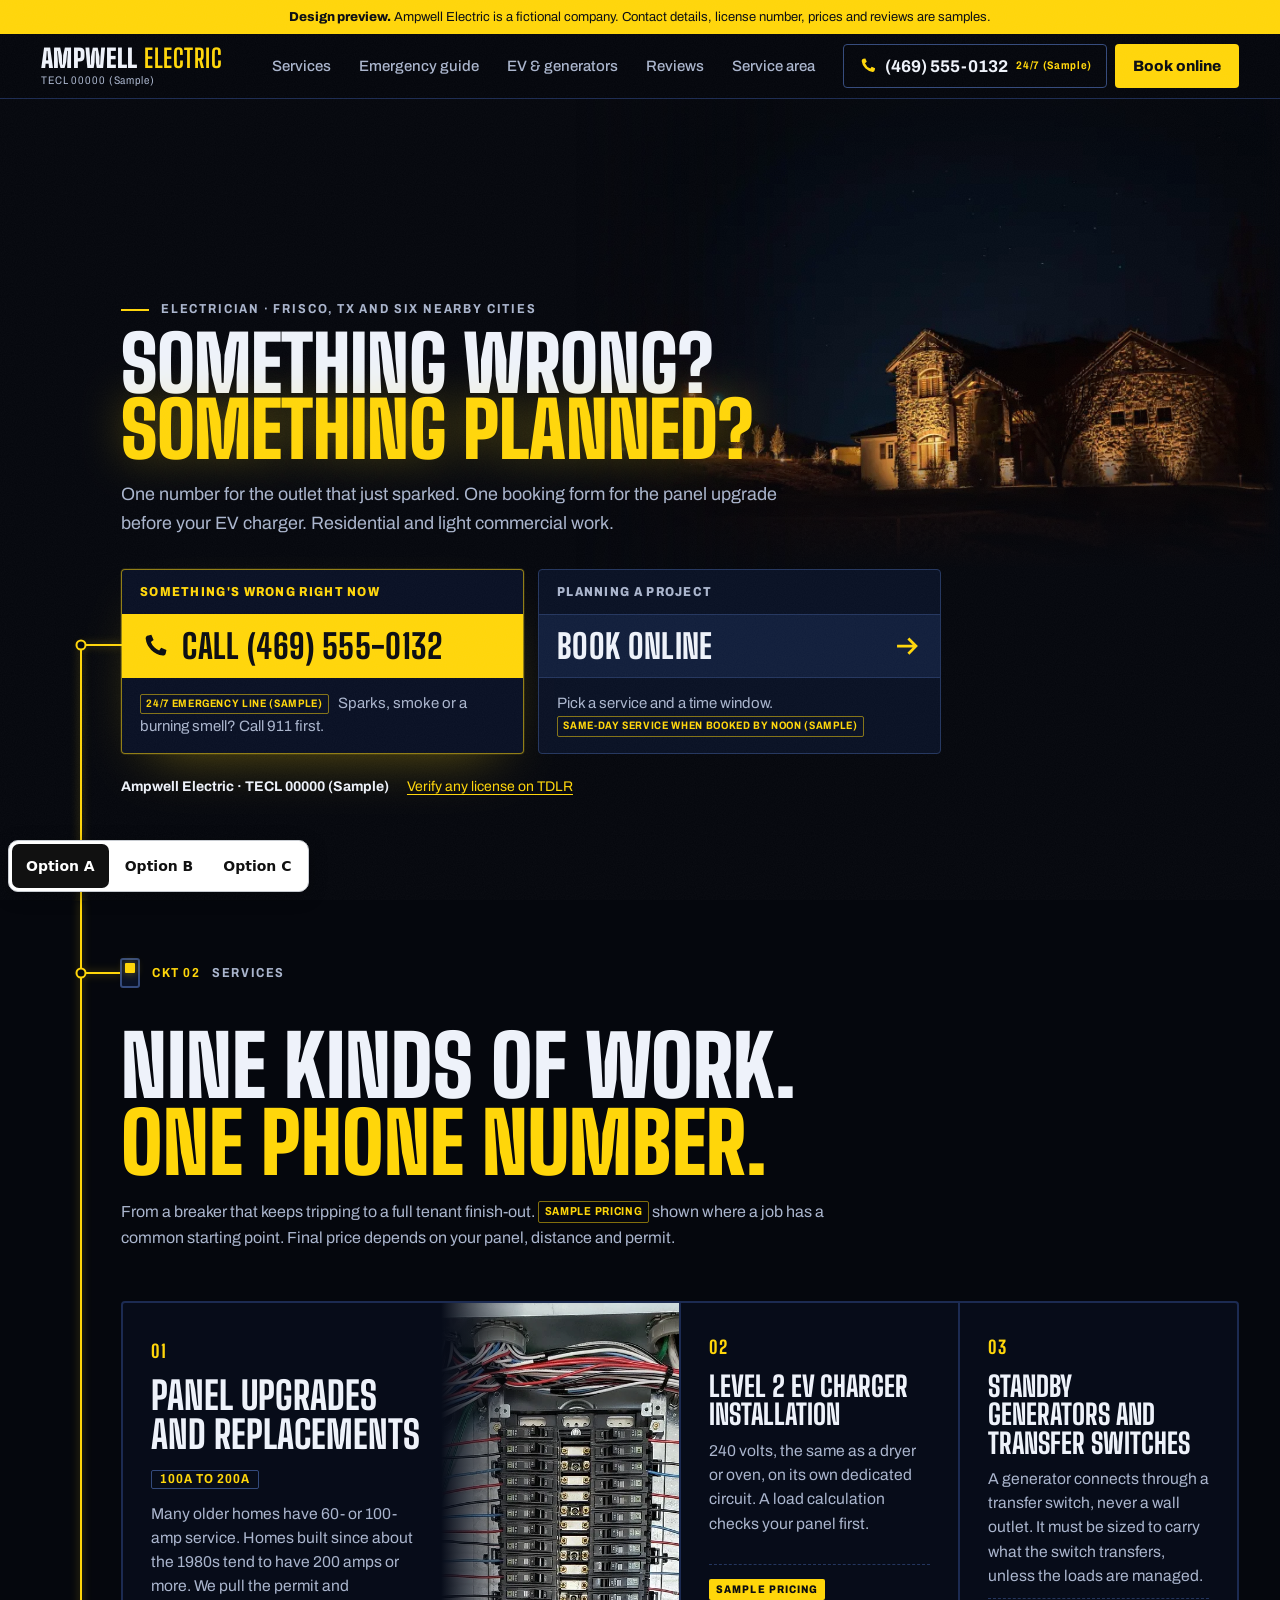
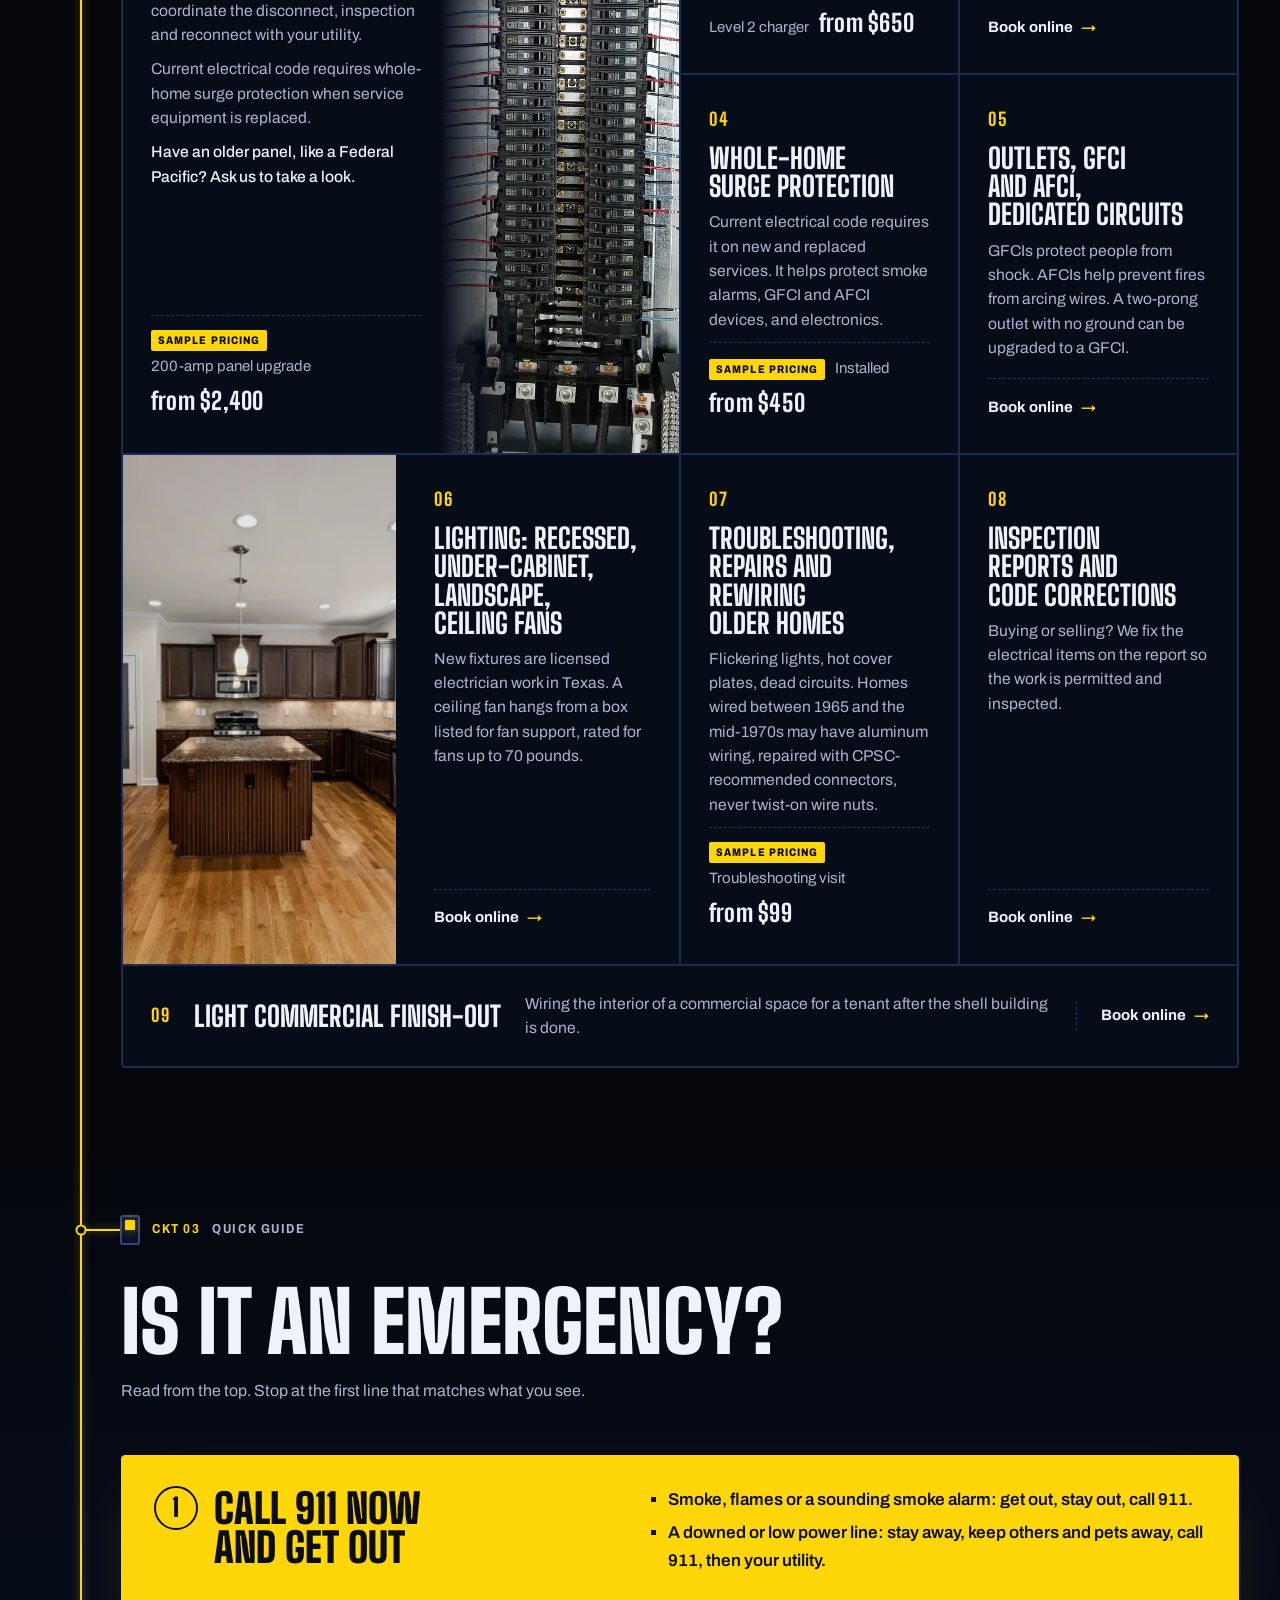
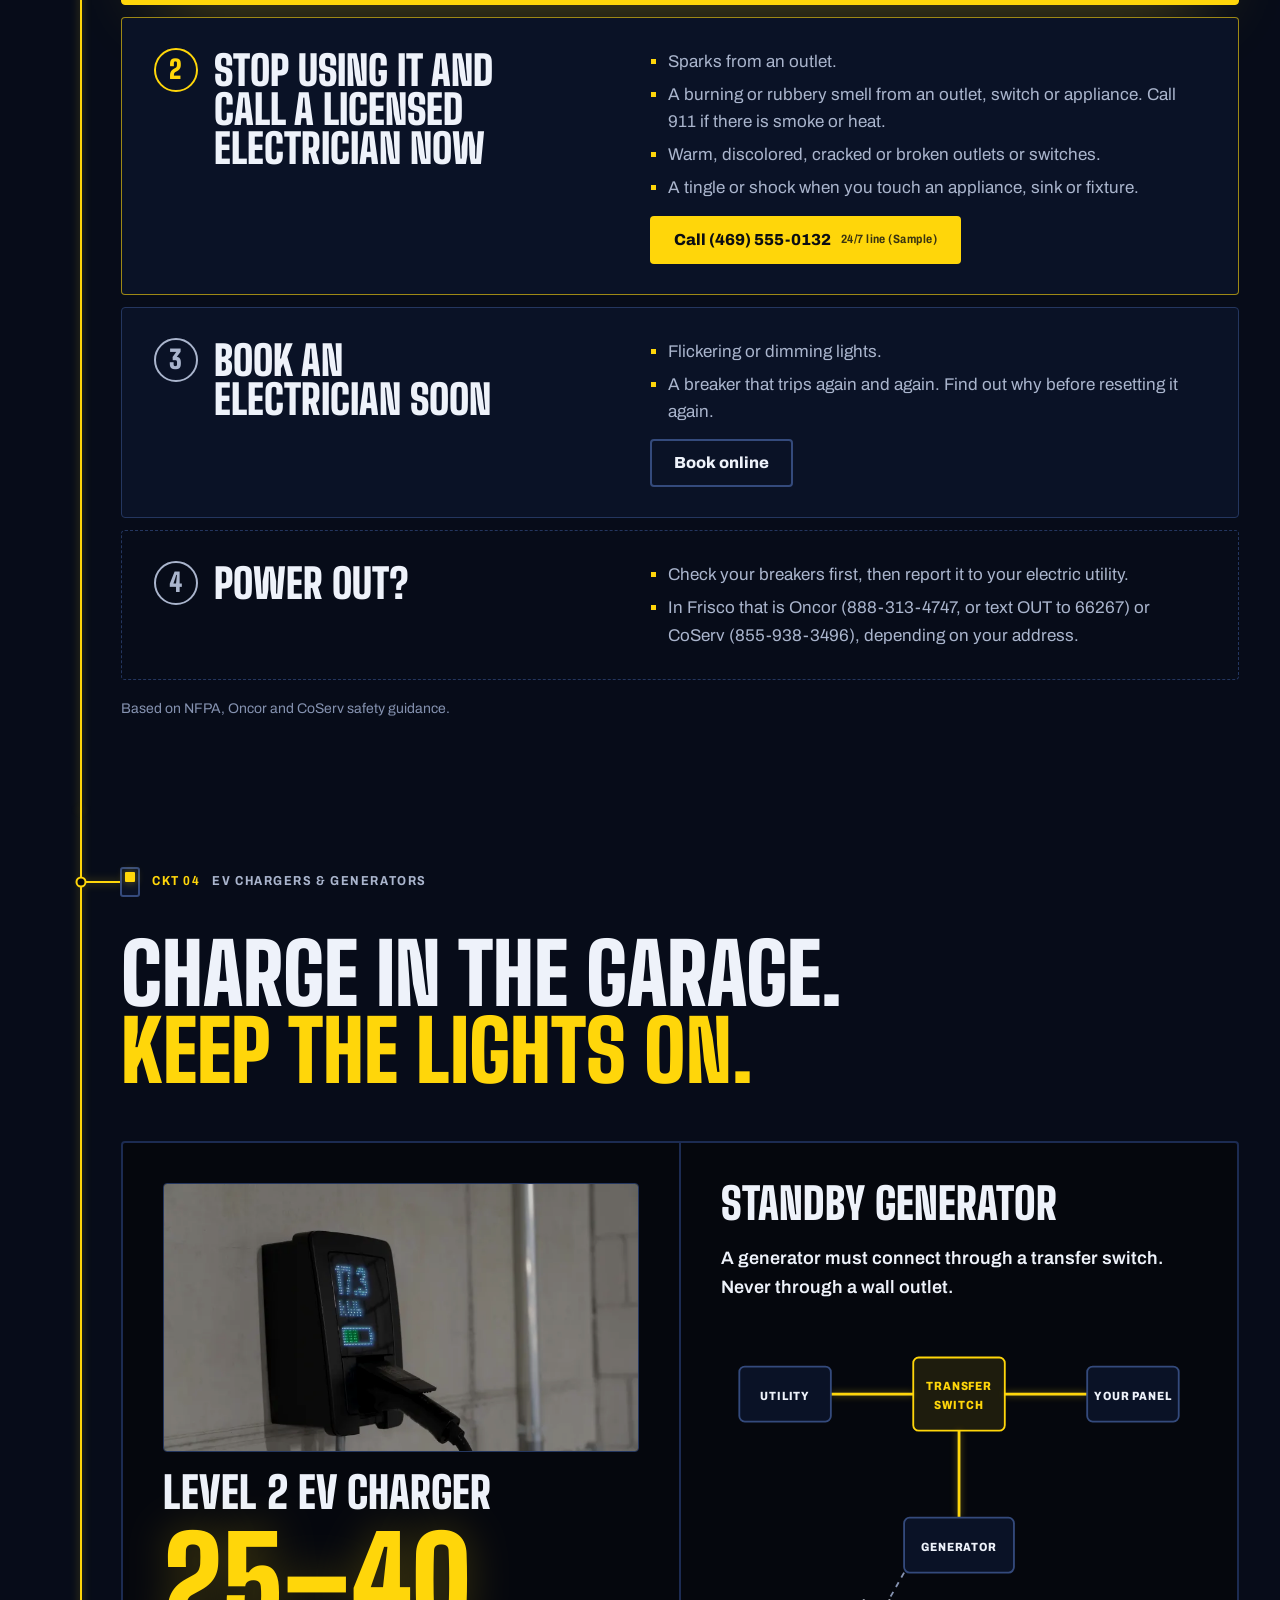
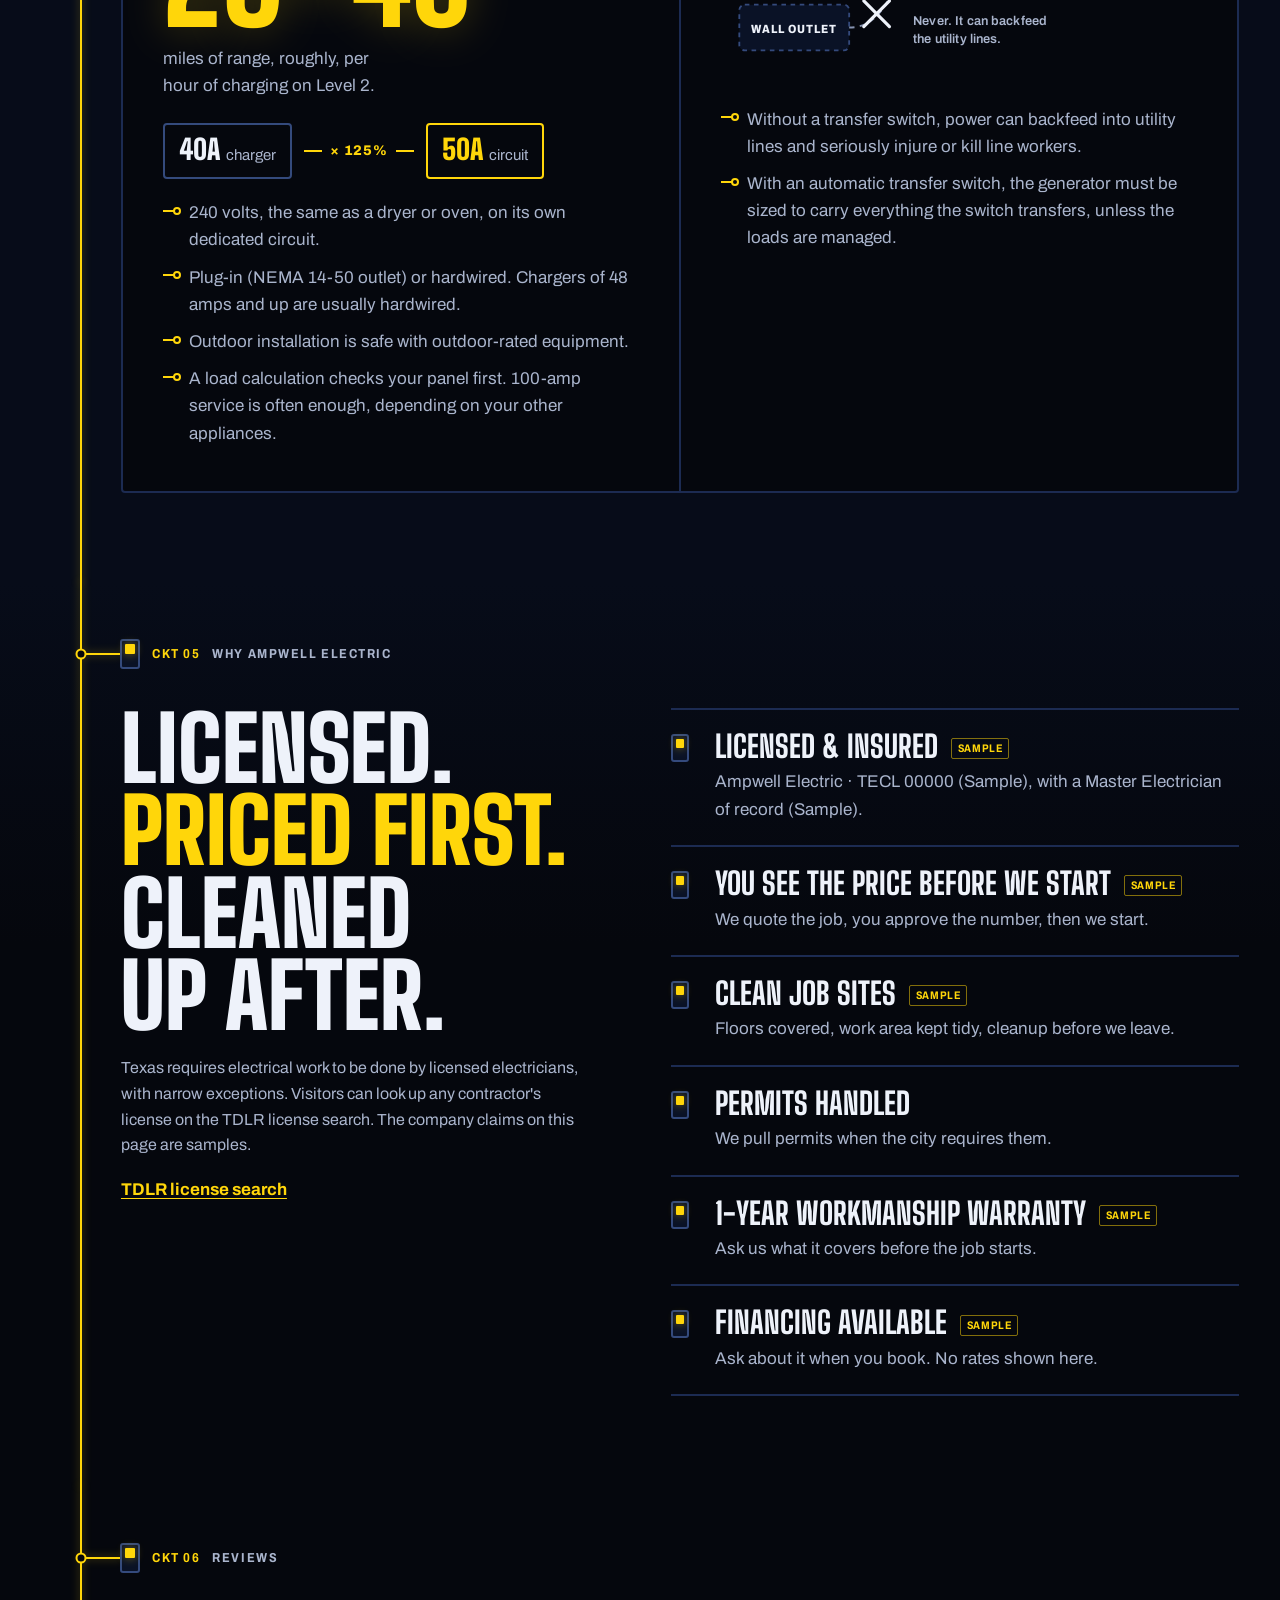
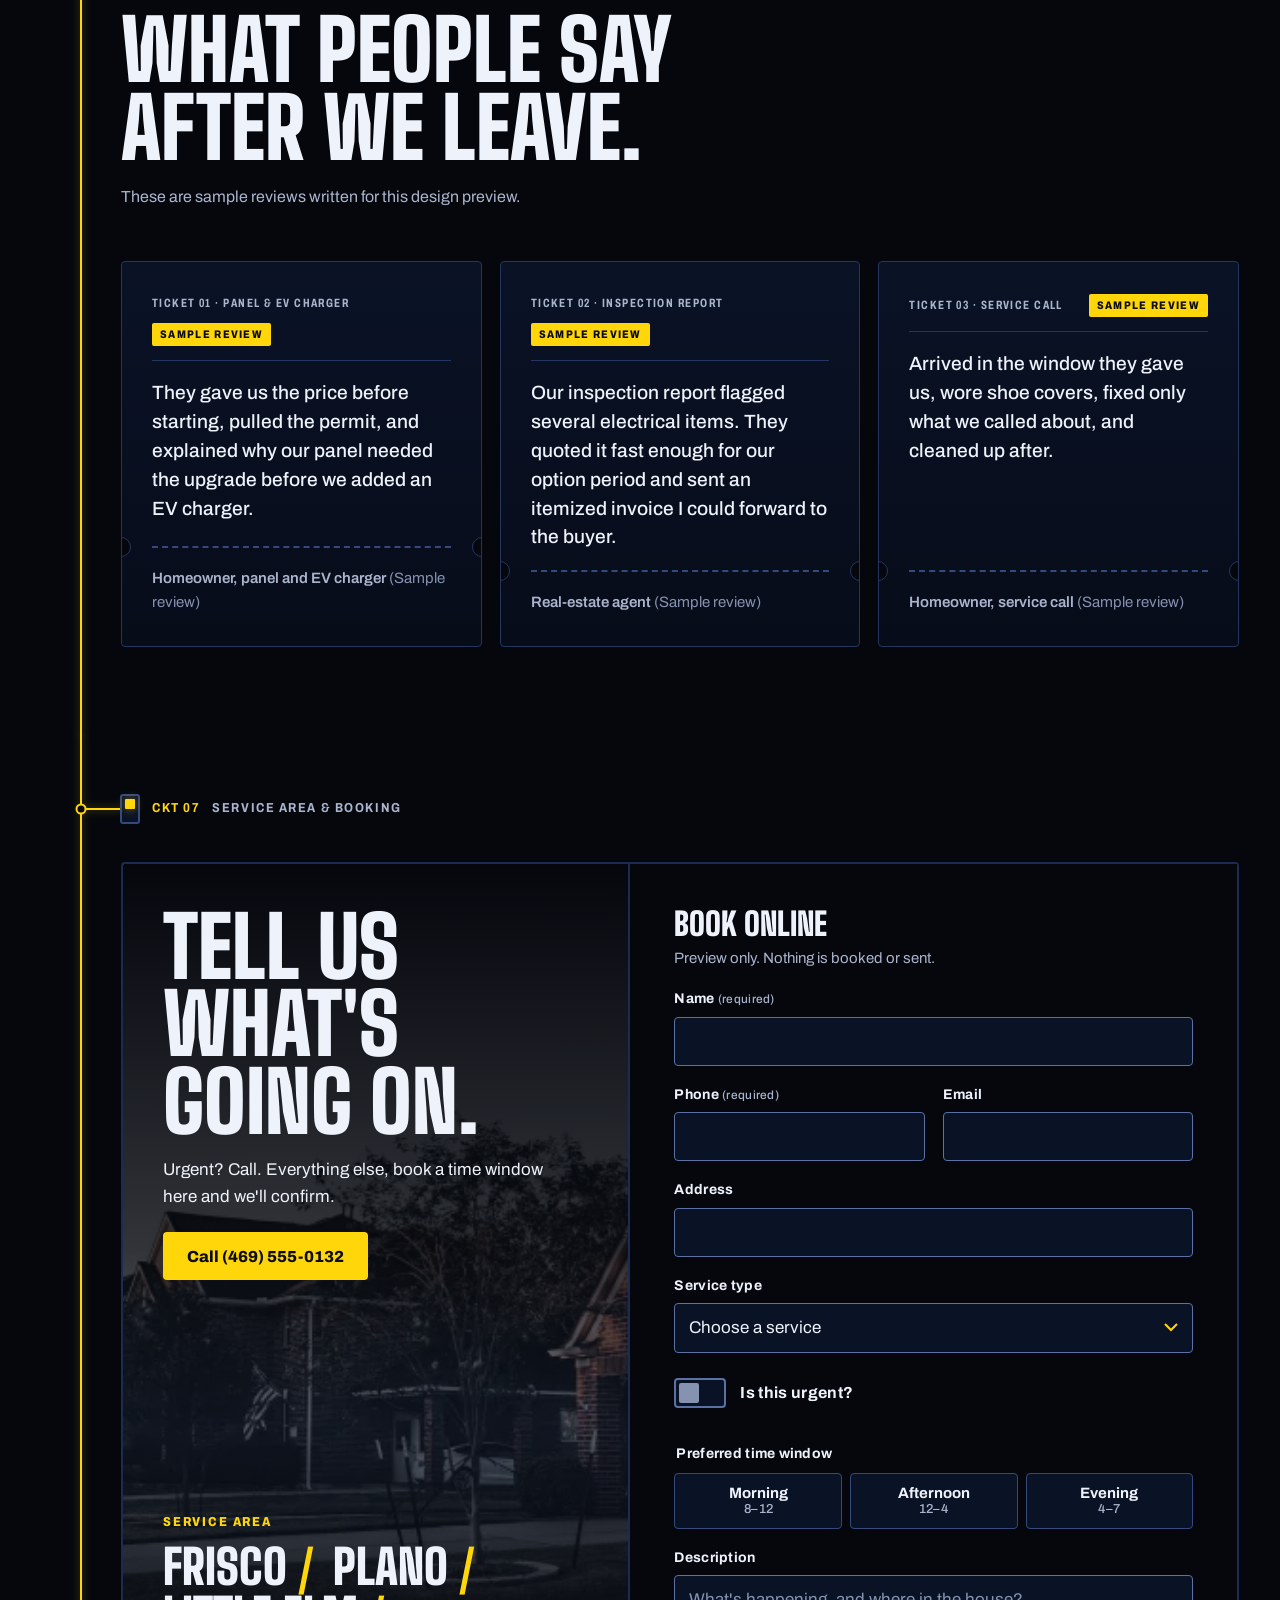
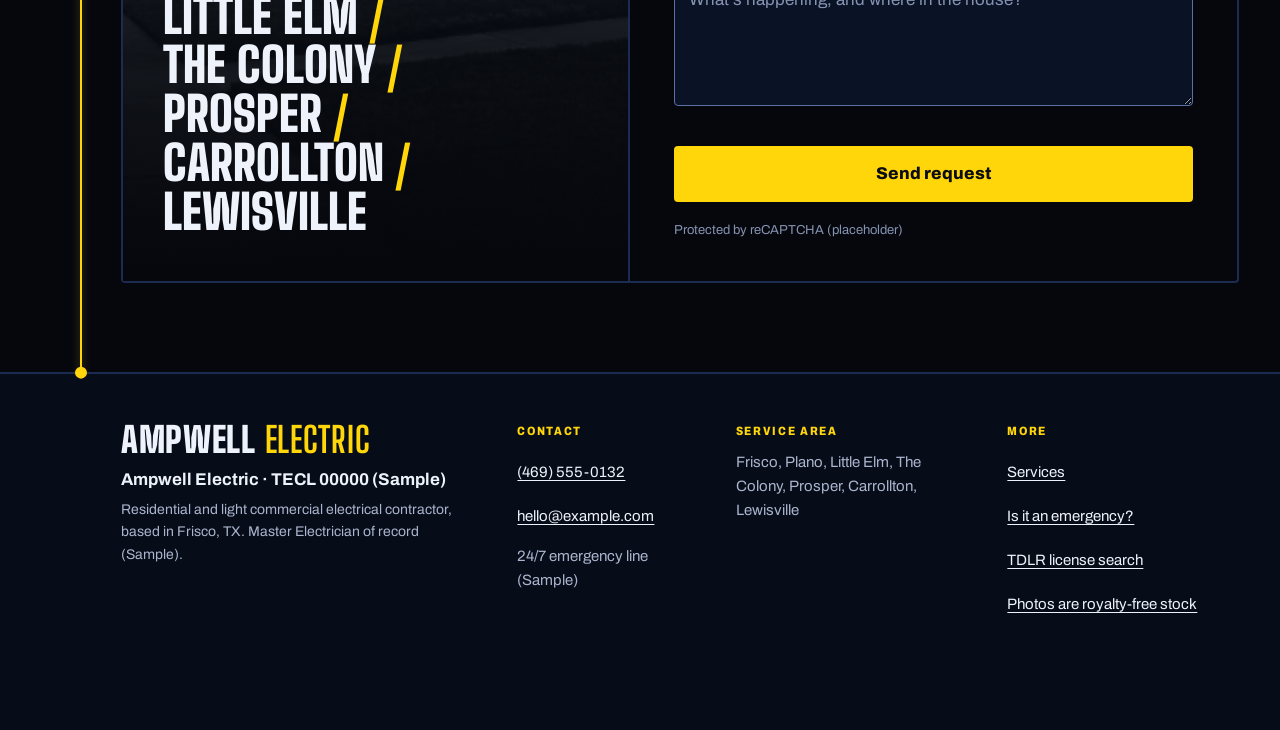
==== commit 0398cb41: "Fix WCAG 2.2 AA accessibility failures on all three options - Stop header and form controls from ove" ====
--- a/option-a/index.html
+++ b/option-a/index.html
@@ -539,19 +539,19 @@
               </div>
             </div>
 
-            <form class="form" id="booking-form" action="#" method="post" novalidate>
+            <form class="form" id="booking-form" action="#" method="post" novalidate aria-labelledby="form-title">
               <div class="form__head">
-                <p class="form__kicker">Book online</p>
+                <h3 class="form__kicker" id="form-title">Book online</h3>
                 <p class="form__sub">Preview only. Nothing is booked or sent.</p>
               </div>
 
               <div class="field">
-                <label for="f-name">Name</label>
+                <label for="f-name">Name <span class="req">(required)</span></label>
                 <input id="f-name" name="name" type="text" autocomplete="name" required>
               </div>
               <div class="field-row">
                 <div class="field">
-                  <label for="f-phone">Phone</label>
+                  <label for="f-phone">Phone <span class="req">(required)</span></label>
                   <input id="f-phone" name="phone" type="tel" autocomplete="tel" inputmode="tel" required>
                 </div>
                 <div class="field">
@@ -586,7 +586,7 @@
                   <span class="urgent__switch" aria-hidden="true"><span></span></span>
                   Is this urgent?
                 </label>
-                <div class="urgent__live" aria-live="polite">
+                <div class="urgent__live">
                   <!-- PLACEHOLDER: 24/7 emergency line -->
                   <p class="urgent__msg" id="urgent-msg">For sparks, smoke or a burning smell, call 911 first. Otherwise call our 24/7 line (Sample): <a href="tel:+14695550132">(469) 555-0132</a>.</p>
                 </div>
@@ -613,8 +613,8 @@
               </div>
 
               <!-- reCAPTCHA v3 placeholder: load https://www.google.com/recaptcha/api.js?render=SITE_KEY at launch -->
+              <p class="form__status" id="form-status" role="status" aria-live="polite"></p>
               <button class="btn btn--volt form__submit" type="submit">Send request</button>
-              <p class="form__status" id="form-status" role="status" aria-live="polite"></p>
               <p class="form__recaptcha">Protected by reCAPTCHA (placeholder)</p>
             </form>
           </div>
--- a/option-a/styles.css
+++ b/option-a/styles.css
@@ -693,7 +693,7 @@
     color: var(--text);
     text-decoration: none;
   }
-  .svc__foot a::after { content: "\2192"; color: var(--volt); transition: transform 0.3s var(--ease); }
+  .svc__foot a::after { content: "\2192" / ""; color: var(--volt); transition: transform 0.3s var(--ease); }
   .svc__foot a:hover { color: var(--volt); }
   .svc__foot a:hover::after { transform: translateX(4px); }
   .price {
@@ -1161,7 +1161,7 @@
     font-size: clamp(1.9rem, 4vw, 3rem);
     line-height: 1.02;
   }
-  .cities li:not(:last-child)::after { content: " /"; color: var(--volt); font-weight: 700; }
+  .cities li:not(:last-child)::after { content: " /" / ""; color: var(--volt); font-weight: 700; }
 
   /* Form */
   .form {
@@ -1285,7 +1285,7 @@
   .hp { position: absolute; left: -9999px; width: 1px; height: 1px; overflow: hidden; }
 
   .form__submit { width: 100%; min-height: 56px; font-size: 1.0625rem; margin-top: 4px; }
-  .form__status:empty { display: none; }
+  .form__status:empty { padding: 0; border: 0; margin: 0; min-height: 0; }
   .form__status {
     padding: 12px 16px;
     border: 1px solid var(--volt);
@@ -1427,3 +1427,29 @@
   :root { --max: 2000px; --gutter: 100px; --pad: 60px; }
   .paths { max-width: 960px; }
 }
+
+/* ---------- Accessibility fixes (WCAG 2.2 AA audit, unlayered) ---------- */
+:root { --field-border: #5b70a3; }
+.field input, .field select, .field textarea { border-color: var(--field-border); }
+.field input:hover, .field select:hover, .field textarea:hover { border-color: #7a8cc0; }
+.urgent__switch { border-color: var(--field-border); }
+.req { font-weight: 500; color: var(--muted); font-size: 0.85em; }
+.form__kicker { margin: 0; }
+@media (max-width: 520px) { .sizing { flex-wrap: wrap; } }
+@media (max-width: 400px) {
+  .wordmark__name { white-space: normal; }
+  .site-header .btn--sm, .site-header .hdr-call { padding-inline: 8px; }
+}
+@media (max-width: 380px) { .windows__opts { grid-template-columns: 1fr; } }
+@media (max-width: 699px) {
+  .hdr-call__num { display: inline !important; position: absolute !important; width: 1px; height: 1px; overflow: hidden; clip: rect(0 0 0 0); white-space: nowrap; }
+}
+@media (prefers-reduced-motion: no-preference) {
+  .path--now { animation: hum 3.2s ease-in-out 0.6s 1; }
+}
+.skip:focus-visible { outline-color: var(--volt-ink); outline-offset: -4px; }
+@media (forced-colors: active) {
+  .urgent__switch > span { background: CanvasText; forced-color-adjust: none; }
+  .urgent__input:checked + .urgent__label .urgent__switch > span { background: Highlight; }
+  .windows input:checked + span { outline: 3px solid Highlight; outline-offset: -4px; }
+}
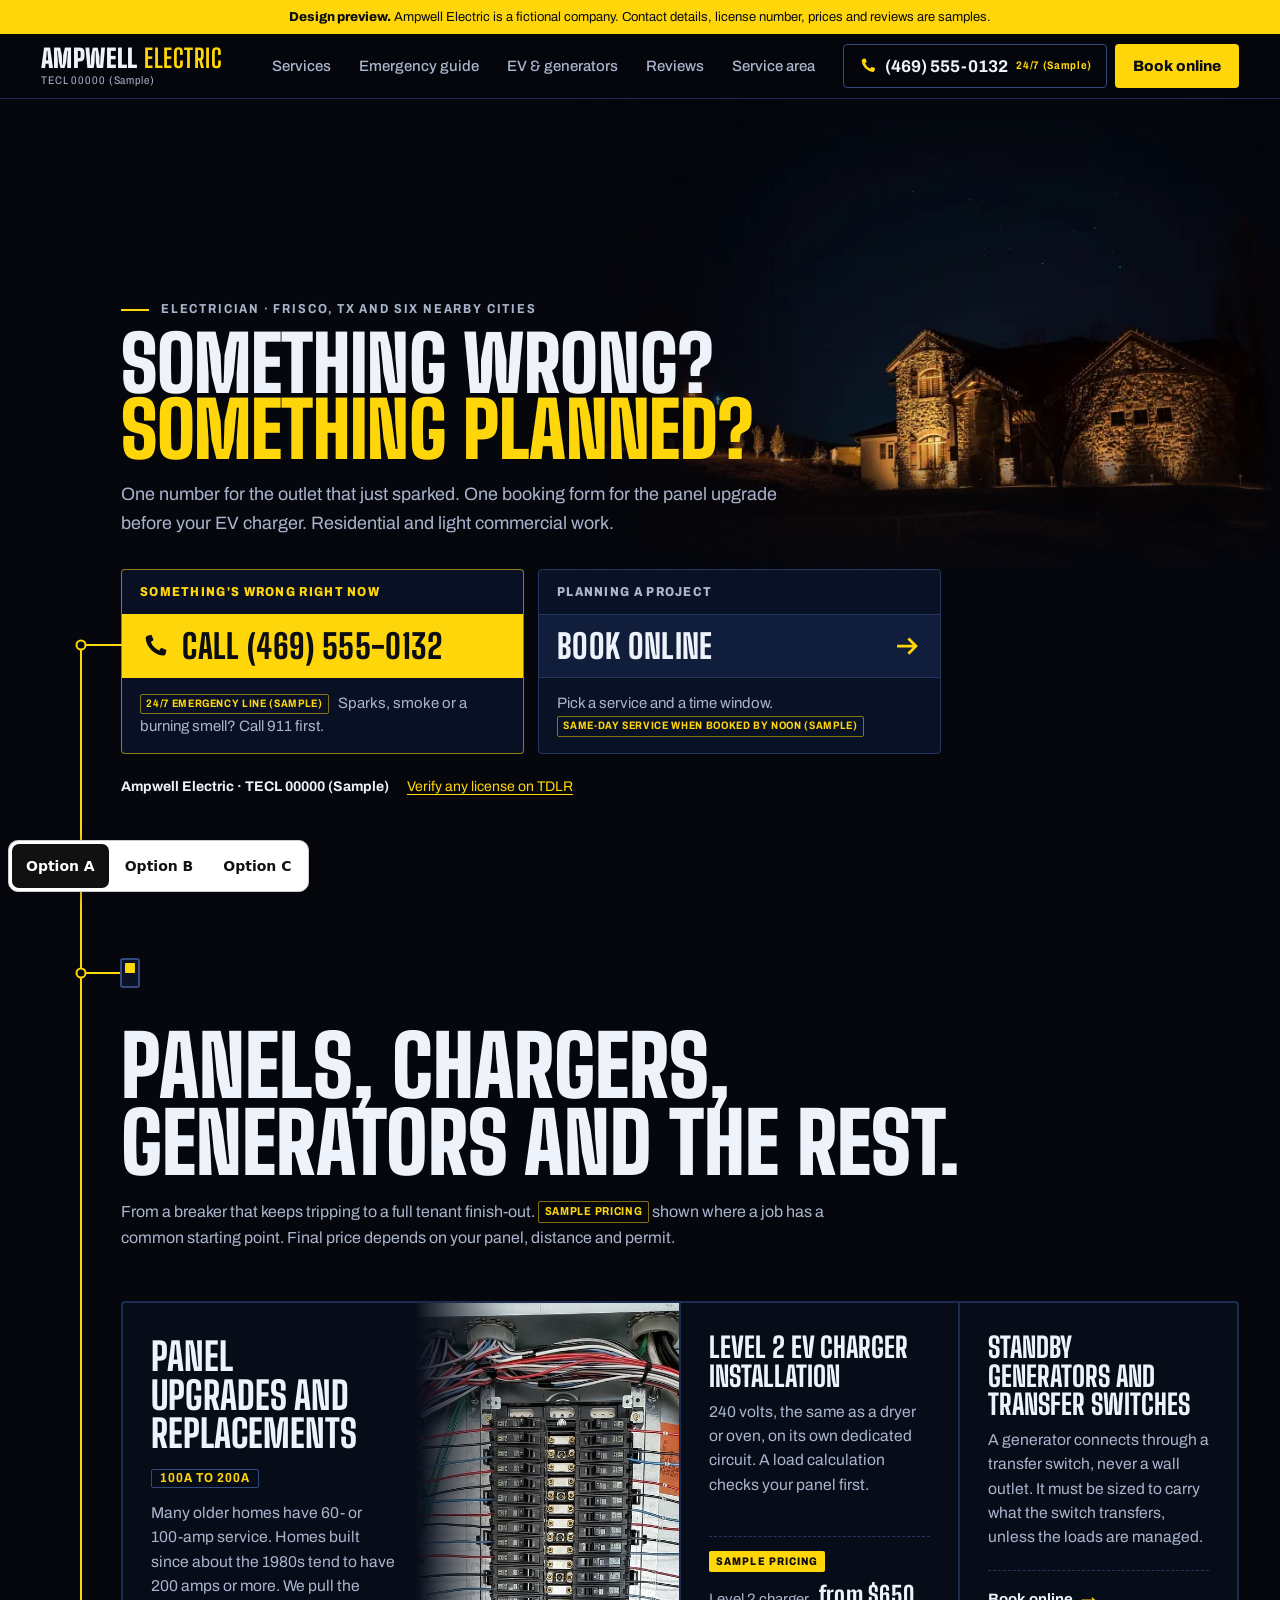
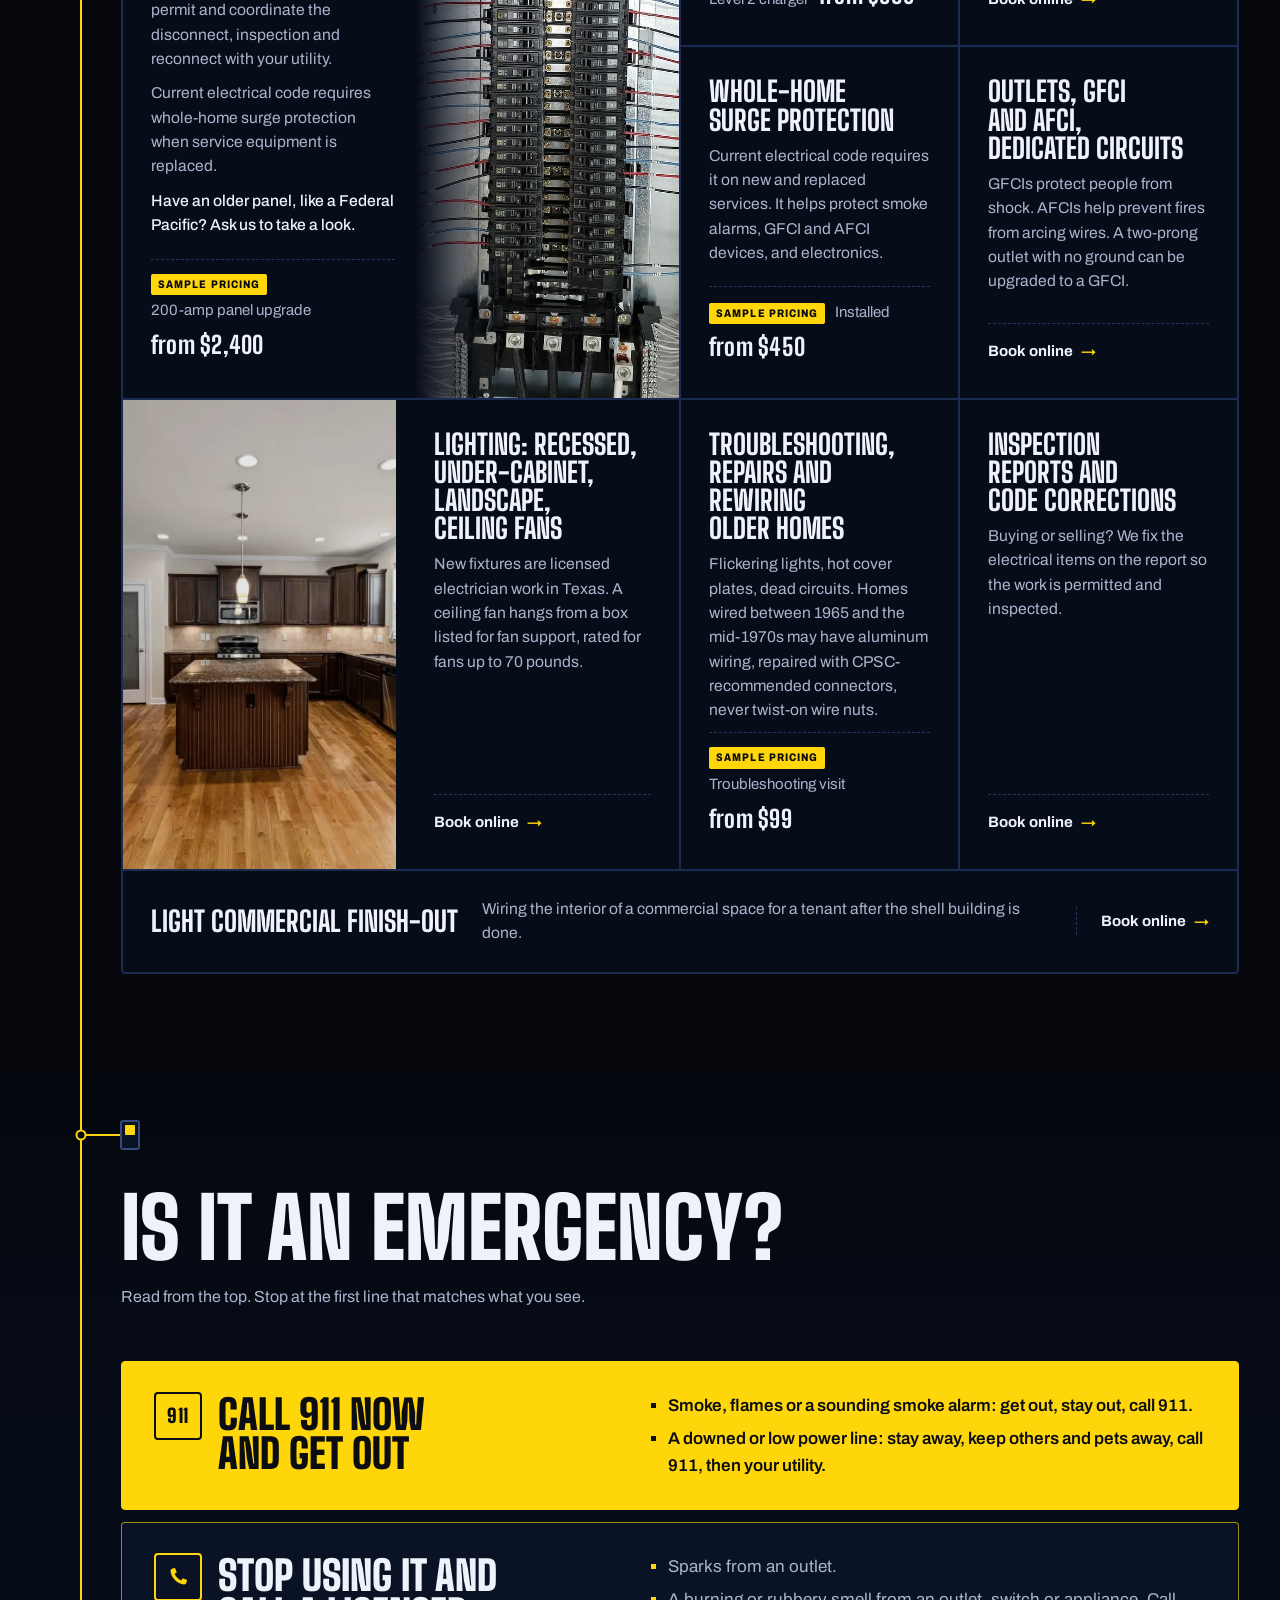
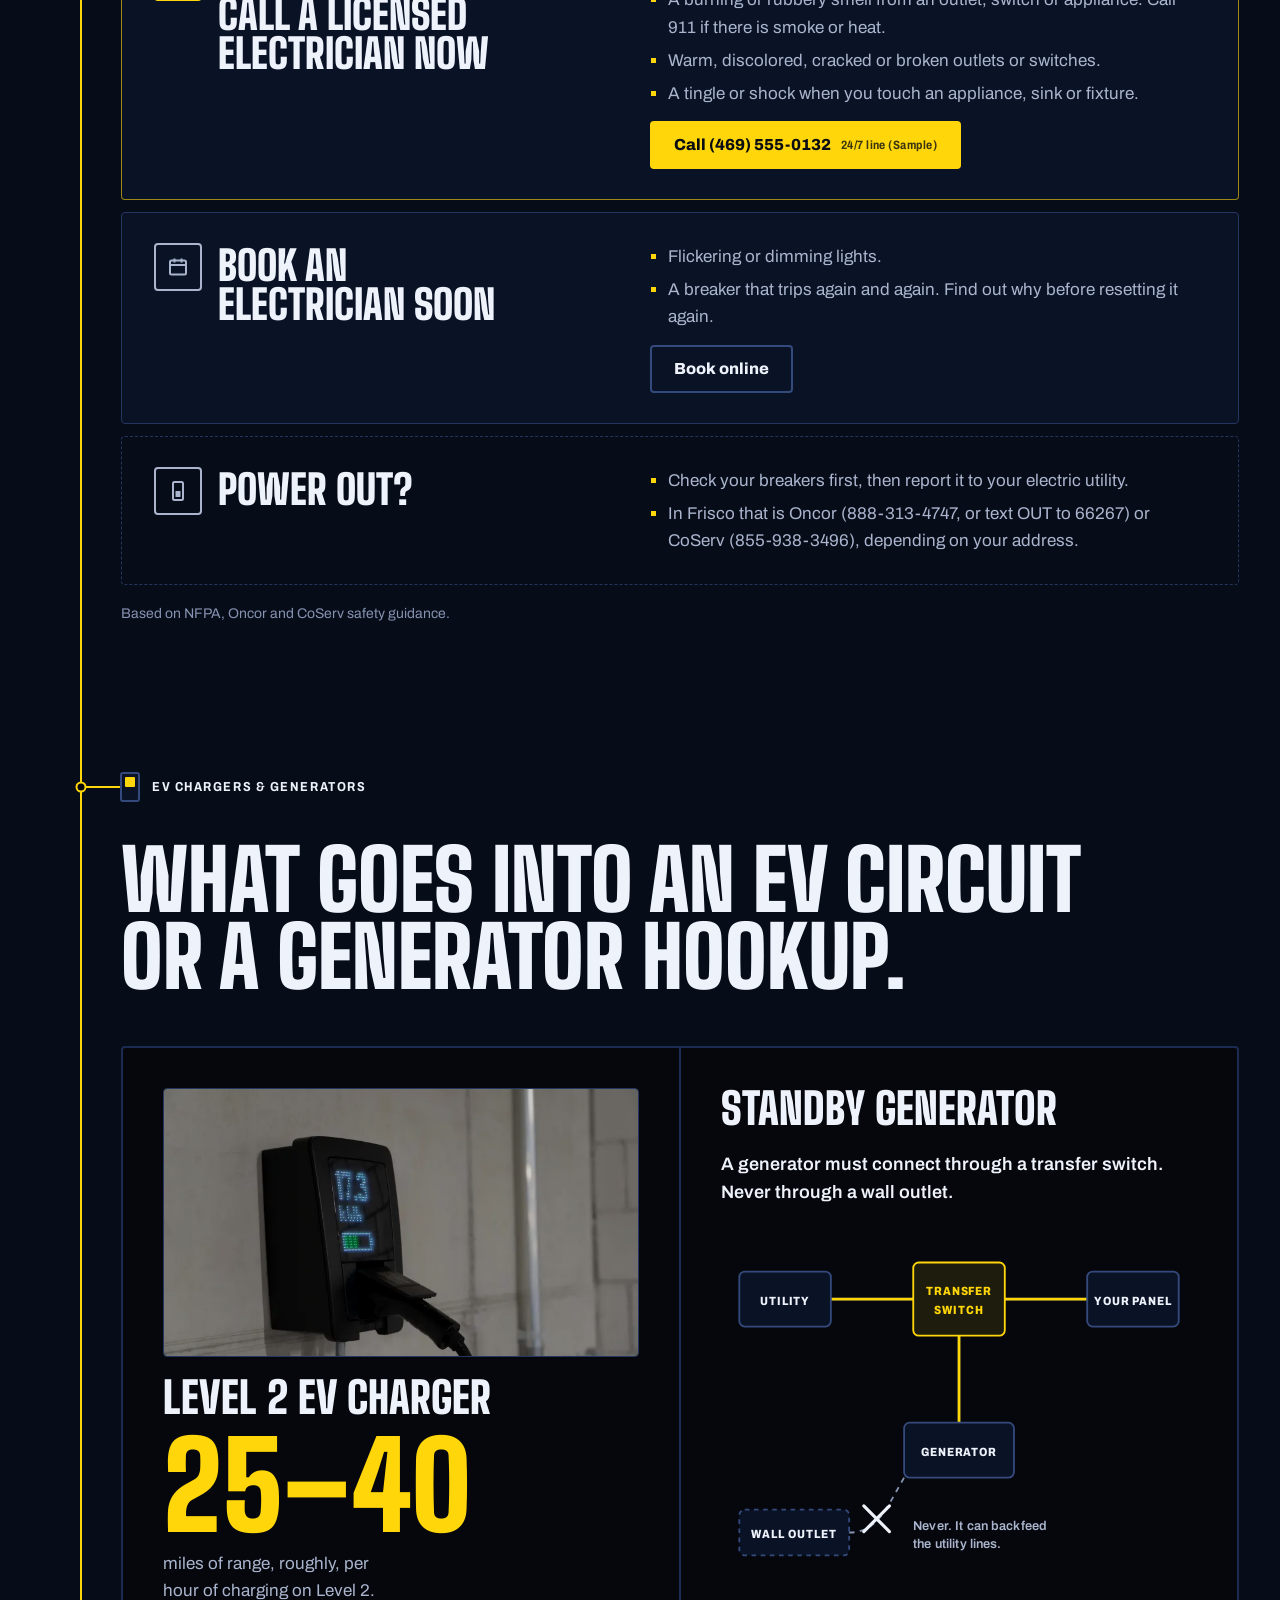
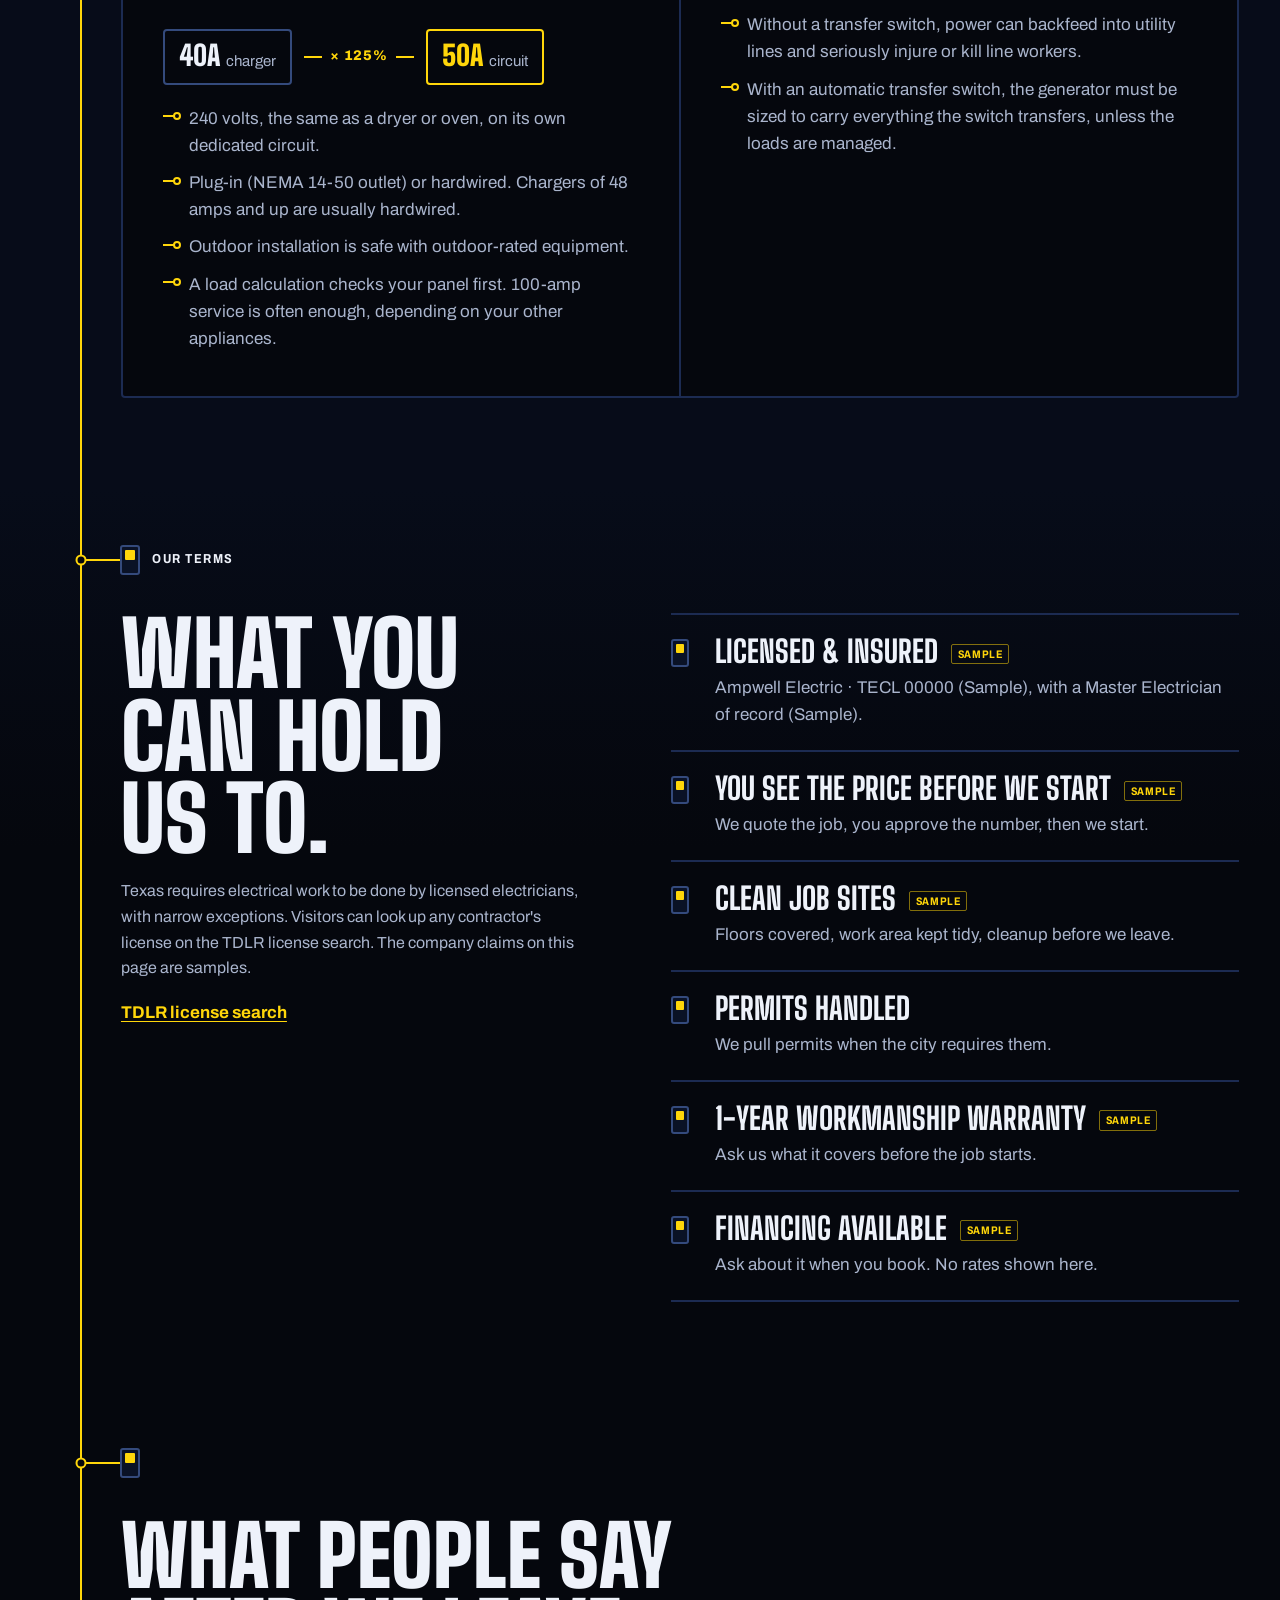
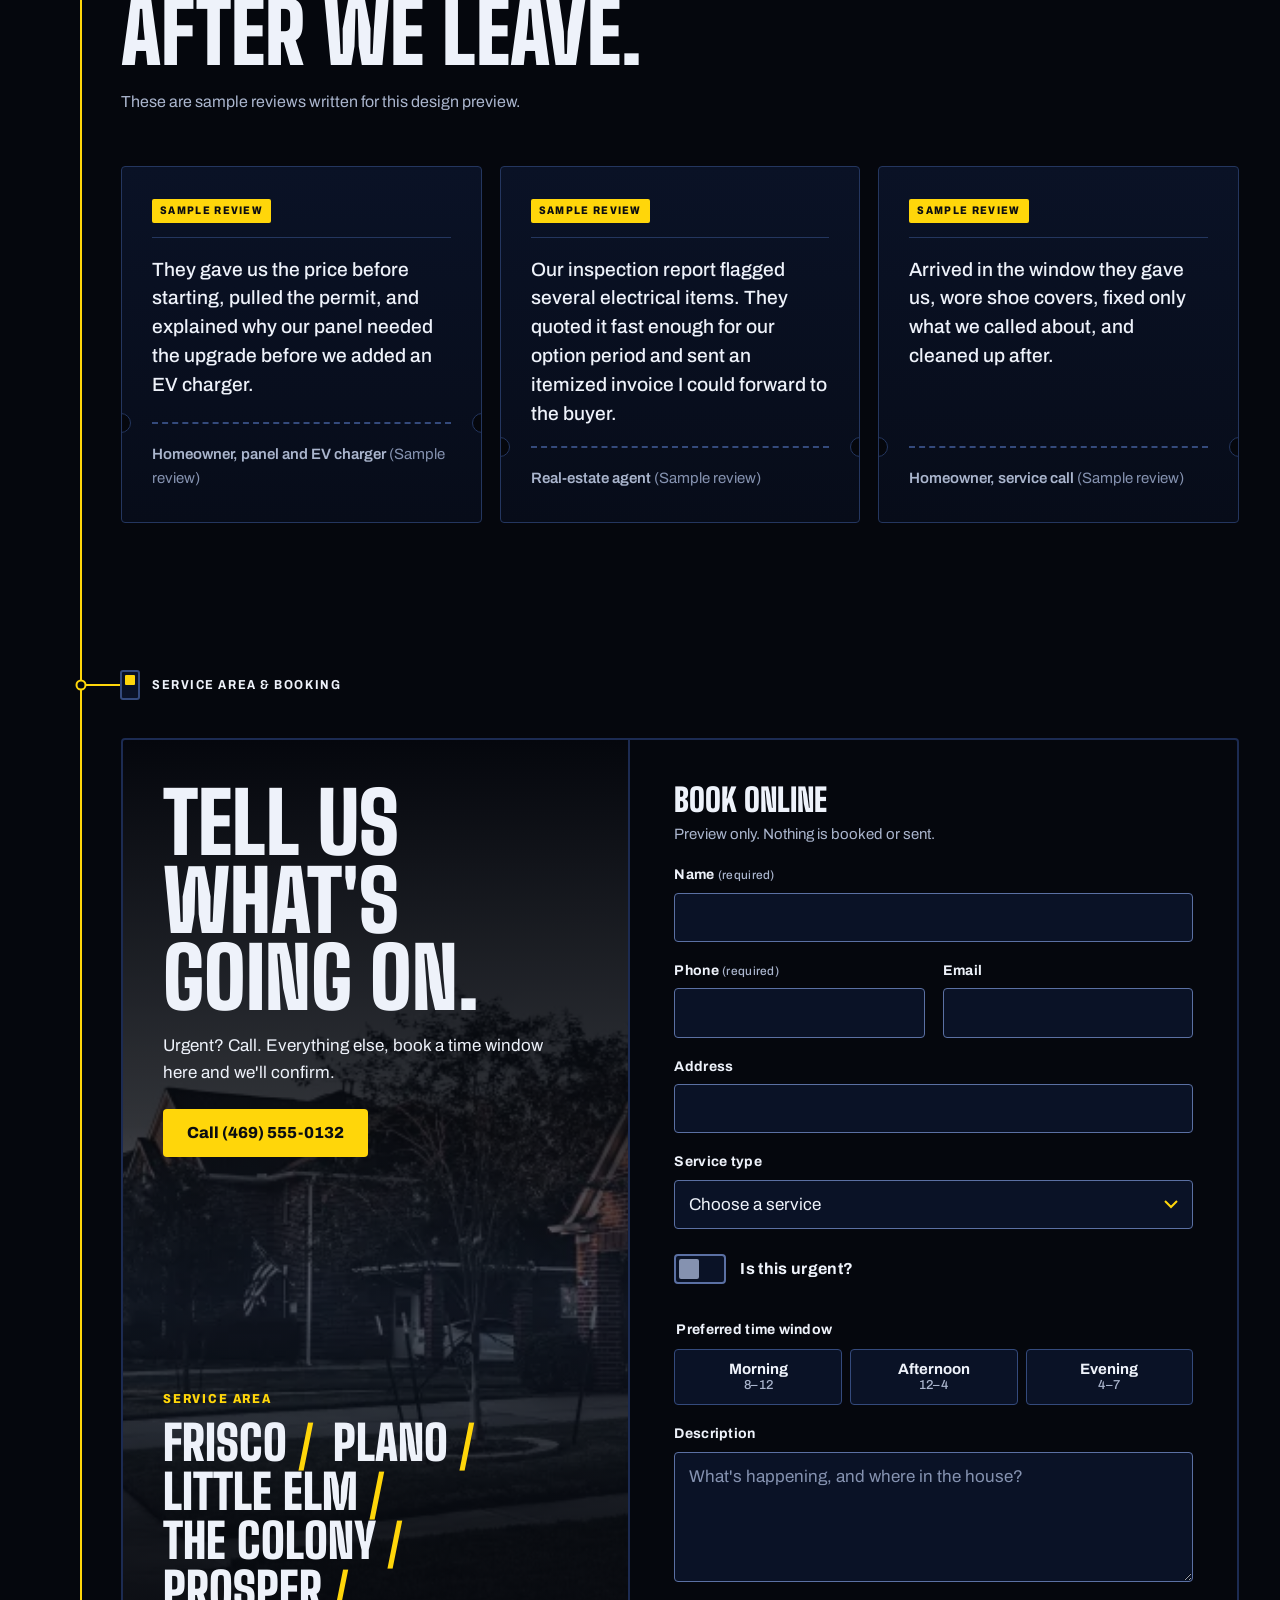
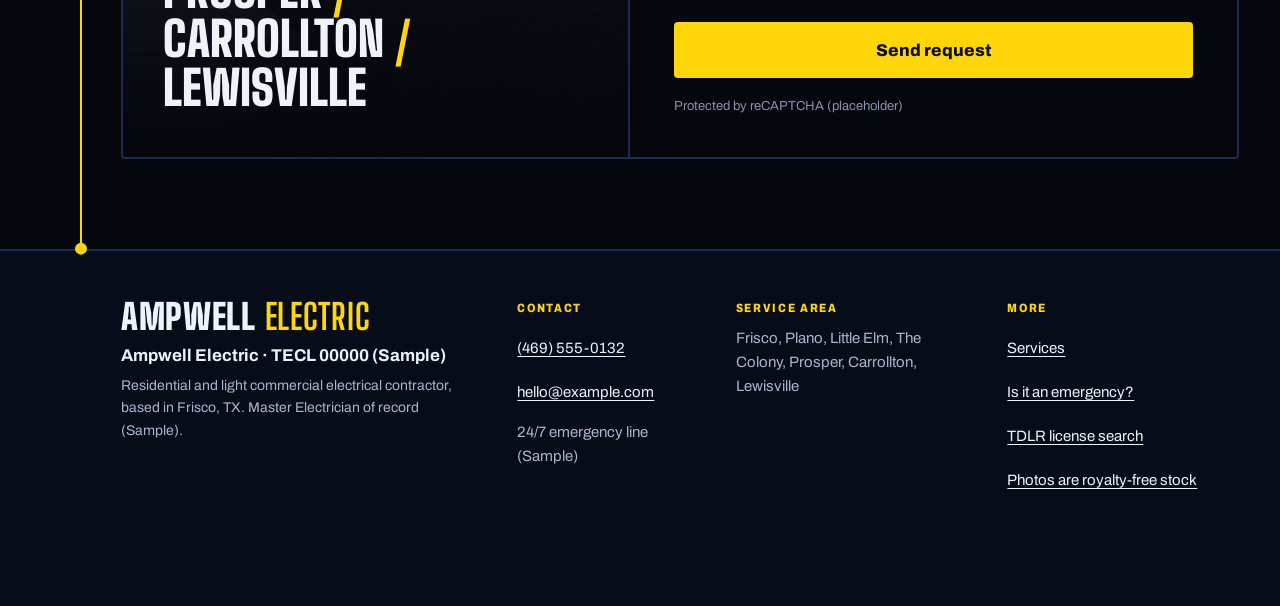
==== commit bc5e2470: "Remove decorative numbering and AI-look tells from all three options per updated design rules - Opti" ====
--- a/option-a/index.html
+++ b/option-a/index.html
@@ -13,6 +13,7 @@
   <title>Ampwell Electric (Sample) | Electrician in Frisco, TX | Design preview A</title>
   <meta name="description" content="Design preview for a fictional electrician. Emergency calls and planned projects: panel upgrades, EV chargers, generators, lighting and repairs in Frisco and nearby cities.">
   <meta name="theme-color" content="#06080f">
+  <link rel="icon" href="data:image/svg+xml,%3Csvg xmlns='http://www.w3.org/2000/svg' viewBox='0 0 32 32'%3E%3Crect width='32' height='32' rx='5' fill='%2306080f'/%3E%3Crect x='10' y='5' width='12' height='22' rx='2' fill='none' stroke='%23ffd60a' stroke-width='2.5'/%3E%3Crect x='13' y='8' width='6' height='7' rx='1' fill='%23ffd60a'/%3E%3C/svg%3E">
   <link rel="preconnect" href="https://fonts.googleapis.com">
   <link rel="preconnect" href="https://fonts.gstatic.com" crossorigin>
   <link rel="stylesheet" href="https://fonts.googleapis.com/css2?family=Big+Shoulders+Display:wght@700;800;900&family=Archivo:wdth,wght@62..125,400..800&display=swap">
@@ -49,8 +50,8 @@
         <!-- PLACEHOLDER: phone number and 24/7 line -->
         <a class="hdr-call" href="tel:+14695550132">
           <svg class="ico" viewBox="0 0 24 24" aria-hidden="true" focusable="false"><path d="M6.6 3.5 9 3l1.8 4.2-2.2 1.6a12 12 0 0 0 6.6 6.6l1.6-2.2L21 15l-.5 2.4A2.5 2.5 0 0 1 18 19.5 15.5 15.5 0 0 1 4.5 6a2.5 2.5 0 0 1 2.1-2.5Z"/></svg>
+          <span class="hdr-call__short">Call</span>
           <span class="hdr-call__num">(469) 555-0132</span>
-          <span class="hdr-call__short">Call</span>
           <span class="hdr-call__tag">24/7 (Sample)</span>
         </a>
         <a class="btn btn--volt btn--sm" href="#book">Book online</a>
@@ -130,16 +131,15 @@
           <circle class="node" cx="50%" cy="72" r="4.5"/>
         </svg>
         <div class="ckt__body">
-          <p class="ckt-tag"><span class="breaker" aria-hidden="true"><span></span></span><span class="ckt-tag__no">CKT 02</span> Services</p>
+          <div class="ckt-tag" aria-hidden="true"><span class="breaker"><span></span></span></div>
           <div class="sec-head">
-            <h2 class="sec-title" id="services-title">Nine kinds of work. <span class="volt">One phone number.</span></h2>
+            <h2 class="sec-title" id="services-title">Panels, chargers, generators and the rest.</h2>
             <p class="sec-sub">From a breaker that keeps tripping to a full tenant finish-out. <span class="sample">Sample pricing</span> shown where a job has a common starting point. Final price depends on your panel, distance and permit.</p>
           </div>
 
           <ul class="svc-grid" role="list">
             <li class="svc svc--panel">
               <div class="svc__text">
-                <span class="svc__no">01</span>
                 <h3>Panel upgrades and replacements <span class="svc__spec">100A to 200A</span></h3>
                 <p>Many older homes have 60- or 100-amp service. Homes built since about the 1980s tend to have 200 amps or more. We pull the permit and coordinate the disconnect, inspection and reconnect with your utility.</p>
                 <p>Current electrical code requires whole-home surge protection when service equipment is replaced.</p>
@@ -154,27 +154,23 @@
               </figure>
             </li>
             <li class="svc">
-              <span class="svc__no">02</span>
               <h3>Level 2 EV charger installation</h3>
               <p>240 volts, the same as a dryer or oven, on its own dedicated circuit. A load calculation checks your panel first.</p>
               <!-- PLACEHOLDER: sample price -->
               <p class="price"><span class="price__tag">Sample pricing</span> Level 2 charger <strong>from $650</strong></p>
             </li>
             <li class="svc">
-              <span class="svc__no">03</span>
               <h3>Standby generators and transfer switches</h3>
               <p>A generator connects through a transfer switch, never a wall outlet. It must be sized to carry what the switch transfers, unless the loads are managed.</p>
               <p class="svc__foot"><a href="#book">Book online<span class="visually-hidden"> for standby generators and transfer switches</span></a></p>
             </li>
             <li class="svc">
-              <span class="svc__no">04</span>
               <h3>Whole-home surge protection</h3>
               <p>Current electrical code requires it on new and replaced services. It helps protect smoke alarms, GFCI and AFCI devices, and electronics.</p>
               <!-- PLACEHOLDER: sample price -->
               <p class="price"><span class="price__tag">Sample pricing</span> Installed <strong>from $450</strong></p>
             </li>
             <li class="svc">
-              <span class="svc__no">05</span>
               <h3>Outlets, GFCI and AFCI, dedicated circuits</h3>
               <p>GFCIs protect people from shock. AFCIs help prevent fires from arcing wires. A two-prong outlet with no ground can be upgraded to a GFCI.</p>
               <p class="svc__foot"><a href="#book">Book online<span class="visually-hidden"> for outlets and dedicated circuits</span></a></p>
@@ -189,27 +185,23 @@
                      loading="lazy" decoding="async">
               </figure>
               <div class="svc__text">
-                <span class="svc__no">06</span>
                 <h3>Lighting: recessed, under-cabinet, landscape, ceiling fans</h3>
                 <p>New fixtures are licensed electrician work in Texas. A ceiling fan hangs from a box listed for fan support, rated for fans up to 70 pounds.</p>
                 <p class="svc__foot"><a href="#book">Book online<span class="visually-hidden"> for lighting work</span></a></p>
               </div>
             </li>
             <li class="svc">
-              <span class="svc__no">07</span>
               <h3>Troubleshooting, repairs and rewiring older homes</h3>
               <p>Flickering lights, hot cover plates, dead circuits. Homes wired between 1965 and the mid-1970s may have aluminum wiring, repaired with CPSC-recommended connectors, never twist-on wire nuts.</p>
               <!-- PLACEHOLDER: sample price -->
               <p class="price"><span class="price__tag">Sample pricing</span> Troubleshooting visit <strong>from $99</strong></p>
             </li>
             <li class="svc">
-              <span class="svc__no">08</span>
               <h3>Inspection reports and code corrections</h3>
               <p>Buying or selling? We fix the electrical items on the report so the work is permitted and inspected.</p>
               <p class="svc__foot"><a href="#book">Book online<span class="visually-hidden"> for inspection reports and code corrections</span></a></p>
             </li>
             <li class="svc svc--wide">
-              <span class="svc__no">09</span>
               <h3>Light commercial finish-out</h3>
               <p>Wiring the interior of a commercial space for a tenant after the shell building is done.</p>
               <p class="svc__foot"><a href="#book">Book online<span class="visually-hidden"> for light commercial finish-out</span></a></p>
@@ -230,7 +222,7 @@
           <circle class="node" cx="50%" cy="72" r="4.5"/>
         </svg>
         <div class="ckt__body">
-          <p class="ckt-tag"><span class="breaker" aria-hidden="true"><span></span></span><span class="ckt-tag__no">CKT 03</span> Quick guide</p>
+          <div class="ckt-tag" aria-hidden="true"><span class="breaker"><span></span></span></div>
           <div class="sec-head">
             <h2 class="sec-title" id="guide-title">Is it an emergency?</h2>
             <p class="sec-sub">Read from the top. Stop at the first line that matches what you see.</p>
@@ -239,7 +231,7 @@
           <ol class="tiers" role="list">
             <li class="tier tier--911">
               <div class="tier__head">
-                <span class="tier__no">1</span>
+                <span class="tier__mark tier__mark--text" aria-hidden="true">911</span>
                 <h3>Call 911 now and get out</h3>
               </div>
               <ul class="tier__list">
@@ -249,7 +241,7 @@
             </li>
             <li class="tier tier--now">
               <div class="tier__head">
-                <span class="tier__no">2</span>
+                <span class="tier__mark" aria-hidden="true"><svg viewBox="0 0 24 24" focusable="false"><path d="M6.6 3.5 9 3l1.8 4.2-2.2 1.6a12 12 0 0 0 6.6 6.6l1.6-2.2L21 15l-.5 2.4A2.5 2.5 0 0 1 18 19.5 15.5 15.5 0 0 1 4.5 6a2.5 2.5 0 0 1 2.1-2.5Z" fill="currentColor"/></svg></span>
                 <h3>Stop using it and call a licensed electrician now</h3>
               </div>
               <ul class="tier__list">
@@ -263,7 +255,7 @@
             </li>
             <li class="tier tier--soon">
               <div class="tier__head">
-                <span class="tier__no">3</span>
+                <span class="tier__mark" aria-hidden="true"><svg viewBox="0 0 24 24" focusable="false" fill="none" stroke="currentColor" stroke-width="2"><rect x="4" y="5.5" width="16" height="14" rx="1.5"/><path d="M4 10h16M8.5 3.5v4M15.5 3.5v4"/></svg></span>
                 <h3>Book an electrician soon</h3>
               </div>
               <ul class="tier__list">
@@ -274,7 +266,7 @@
             </li>
             <li class="tier tier--out">
               <div class="tier__head">
-                <span class="tier__no">4</span>
+                <span class="tier__mark" aria-hidden="true"><svg viewBox="0 0 24 24" focusable="false" fill="none" stroke="currentColor" stroke-width="2"><rect x="7" y="3" width="10" height="18" rx="1.5"/><rect x="9.5" y="12" width="5" height="6" rx=".5" fill="currentColor" stroke="none"/></svg></span>
                 <h3>Power out?</h3>
               </div>
               <ul class="tier__list">
@@ -299,9 +291,9 @@
           <circle class="node" cx="50%" cy="72" r="4.5"/>
         </svg>
         <div class="ckt__body">
-          <p class="ckt-tag"><span class="breaker" aria-hidden="true"><span></span></span><span class="ckt-tag__no">CKT 04</span> EV chargers &amp; generators</p>
+          <p class="ckt-tag"><span class="breaker" aria-hidden="true"><span></span></span><span class="ckt-tag__label">EV chargers &amp; generators</span></p>
           <div class="sec-head">
-            <h2 class="sec-title" id="feature-title">Charge in the garage. <span class="volt">Keep the lights on.</span></h2>
+            <h2 class="sec-title" id="feature-title">What goes into an EV circuit or a generator hookup.</h2>
           </div>
 
           <div class="feature">
@@ -423,10 +415,10 @@
           <circle class="node" cx="50%" cy="72" r="4.5"/>
         </svg>
         <div class="ckt__body">
-          <p class="ckt-tag"><span class="breaker" aria-hidden="true"><span></span></span><span class="ckt-tag__no">CKT 05</span> Why Ampwell Electric</p>
+          <p class="ckt-tag"><span class="breaker" aria-hidden="true"><span></span></span><span class="ckt-tag__label">Our terms</span></p>
           <div class="why">
             <div class="why__head">
-              <h2 class="sec-title" id="why-title">Licensed. <span class="volt">Priced first.</span> Cleaned up after.</h2>
+              <h2 class="sec-title" id="why-title">What you can hold us to.</h2>
               <p class="sec-sub">Texas requires electrical work to be done by licensed electricians, with narrow exceptions. Visitors can look up any contractor's license on the TDLR license search. The company claims on this page are samples.</p>
               <a class="text-link" href="https://www.tdlr.texas.gov/LicenseSearch/" rel="noopener" target="_blank">TDLR license search<span class="visually-hidden"> (opens in a new tab)</span></a>
             </div>
@@ -473,7 +465,7 @@
           <circle class="node" cx="50%" cy="72" r="4.5"/>
         </svg>
         <div class="ckt__body">
-          <p class="ckt-tag"><span class="breaker" aria-hidden="true"><span></span></span><span class="ckt-tag__no">CKT 06</span> Reviews</p>
+          <div class="ckt-tag" aria-hidden="true"><span class="breaker"><span></span></span></div>
           <div class="sec-head">
             <h2 class="sec-title" id="reviews-title">What people say after we leave.</h2>
             <p class="sec-sub">These are sample reviews written for this design preview.</p>
@@ -481,17 +473,17 @@
           <!-- PLACEHOLDER: all three reviews are samples; replace with real, verifiable reviews -->
           <ul class="reviews" role="list">
             <li class="review">
-              <div class="review__head"><span class="review__no">Ticket 01 &middot; Panel &amp; EV charger</span><span class="review__label">Sample review</span></div>
+              <div class="review__head"><span class="review__label">Sample review</span></div>
               <blockquote><p>They gave us the price before starting, pulled the permit, and explained why our panel needed the upgrade before we added an EV charger.</p></blockquote>
               <p class="review__who">Homeowner, panel and EV charger <span>(Sample review)</span></p>
             </li>
             <li class="review">
-              <div class="review__head"><span class="review__no">Ticket 02 &middot; Inspection report</span><span class="review__label">Sample review</span></div>
+              <div class="review__head"><span class="review__label">Sample review</span></div>
               <blockquote><p>Our inspection report flagged several electrical items. They quoted it fast enough for our option period and sent an itemized invoice I could forward to the buyer.</p></blockquote>
               <p class="review__who">Real-estate agent <span>(Sample review)</span></p>
             </li>
             <li class="review">
-              <div class="review__head"><span class="review__no">Ticket 03 &middot; Service call</span><span class="review__label">Sample review</span></div>
+              <div class="review__head"><span class="review__label">Sample review</span></div>
               <blockquote><p>Arrived in the window they gave us, wore shoe covers, fixed only what we called about, and cleaned up after.</p></blockquote>
               <p class="review__who">Homeowner, service call <span>(Sample review)</span></p>
             </li>
@@ -512,7 +504,7 @@
           <circle class="node node--end" cx="50%" cy="100%" r="5"/>
         </svg>
         <div class="ckt__body">
-          <p class="ckt-tag"><span class="breaker" aria-hidden="true"><span></span></span><span class="ckt-tag__no">CKT 07</span> Service area &amp; booking</p>
+          <p class="ckt-tag"><span class="breaker" aria-hidden="true"><span></span></span><span class="ckt-tag__label">Service area &amp; booking</span></p>
 
           <div class="book">
             <div class="area">
--- a/option-a/styles.css
+++ b/option-a/styles.css
@@ -1,12 +1,6 @@
 /* Option A, "High voltage" — Ampwell Electric (fictional) design preview */
 
 @layer reset, base, layout, components, motion;
-
-@property --glow {
-  syntax: "<number>";
-  inherits: false;
-  initial-value: 0;
-}
 
 /* ---------- Tokens ---------- */
 :root {
@@ -27,7 +21,6 @@
   --volt: #ffd60a;
   --volt-hi: #ffe45c;
   --volt-ink: #0b0d12;
-  --volt-glow: color-mix(in oklch, var(--volt), transparent 55%);
   --volt-wash: color-mix(in oklch, var(--volt), transparent 90%);
 
   --font-display: "Big Shoulders Display", "Archivo Narrow", "Arial Narrow", sans-serif;
@@ -78,17 +71,6 @@
     font-stretch: 100%;
     -webkit-font-smoothing: antialiased;
     overflow-x: clip;
-  }
-
-  /* Fine grain so the black never reads as flat. */
-  body::before {
-    content: "";
-    position: fixed;
-    inset: 0;
-    z-index: 100;
-    pointer-events: none;
-    opacity: 0.05;
-    background-image: url("data:image/svg+xml,%3Csvg xmlns='http://www.w3.org/2000/svg' width='160' height='160'%3E%3Cfilter id='n'%3E%3CfeTurbulence type='fractalNoise' baseFrequency='.9' numOctaves='2' stitchTiles='stitch'/%3E%3CfeColorMatrix values='0 0 0 0 1 0 0 0 0 1 0 0 0 0 1 0 0 0 .6 0'/%3E%3C/filter%3E%3Crect width='100%25' height='100%25' filter='url(%23n)'/%3E%3C/svg%3E");
   }
 
   a { color: var(--volt); text-underline-offset: 0.2em; }
@@ -307,11 +289,11 @@
     text-decoration: none;
     border: 2px solid transparent;
     cursor: pointer;
-    transition: transform 0.25s var(--ease), box-shadow 0.25s var(--ease), background-color 0.2s;
+    transition: transform 0.25s var(--ease), background-color 0.2s;
   }
   .btn--sm { min-height: 44px; padding: 0 16px; font-size: 0.9375rem; }
   .btn--volt { background: var(--volt); color: var(--volt-ink); }
-  .btn--volt:hover { background: var(--volt-hi); color: var(--volt-ink); box-shadow: 0 0 0 4px var(--volt-wash), 0 10px 30px -10px var(--volt-glow); transform: translateY(-1px); }
+  .btn--volt:hover { background: var(--volt-hi); color: var(--volt-ink); transform: translateY(-1px); }
   .btn--line { border-color: var(--line-strong); color: var(--text); background: transparent; }
   .btn--line:hover { border-color: var(--volt); color: var(--text); }
   .btn__tag { font-size: 0.75rem; font-weight: 700; letter-spacing: 0.04em; opacity: 0.8; font-stretch: 85%; }
@@ -408,7 +390,6 @@
     text-wrap: balance;
   }
   .hero__title span { display: block; }
-  .hero__title .volt { text-shadow: 0 0 42px color-mix(in oklch, var(--volt), transparent 70%); }
 
   .hero__lede {
     margin-top: 22px;
@@ -429,7 +410,7 @@
     border-radius: var(--radius);
     overflow: hidden;
   }
-  .path--now { border-color: color-mix(in oklch, var(--volt), transparent 45%); box-shadow: 0 0 0 1px var(--volt-wash), 0 24px 60px -30px var(--volt-glow); }
+  .path--now { border-color: color-mix(in oklch, var(--volt), transparent 45%); }
   .path__q {
     height: 44px;
     display: flex;
@@ -554,7 +535,6 @@
     stroke-width: 2;
     fill: none;
     stroke-linecap: square;
-    filter: drop-shadow(0 0 4px var(--volt-glow));
   }
   .node {
     fill: var(--ink);
@@ -576,7 +556,8 @@
     font-stretch: 85%;
     color: var(--muted);
   }
-  .ckt-tag__no { color: var(--volt); }
+  /* The label names the circuit, like a panel directory card. */
+  .ckt-tag__label { color: var(--text); }
   .breaker {
     position: relative;
     width: 20px;
@@ -594,7 +575,6 @@
     height: 10px;
     border-radius: 1px;
     background: var(--volt);
-    box-shadow: 0 0 10px var(--volt-glow);
   }
 
   /* Section heads */
@@ -640,20 +620,12 @@
     top: 0; left: 0; right: 0;
     height: 2px;
     background: var(--volt);
-    box-shadow: 0 0 12px var(--volt-glow);
     transform: scaleX(0);
     transform-origin: left;
     transition: transform 0.6s var(--ease);
   }
   .svc:hover { background: var(--navy-900); }
   .svc:hover::before { transform: scaleX(1); }
-  .svc__no {
-    font-family: var(--font-display);
-    font-weight: 800;
-    font-size: 1.125rem;
-    color: var(--volt);
-    letter-spacing: 0.06em;
-  }
   .svc h3 {
     font-family: var(--font-display);
     font-weight: 800;
@@ -693,7 +665,7 @@
     color: var(--text);
     text-decoration: none;
   }
-  .svc__foot a::after { content: "\2192" / ""; color: var(--volt); transition: transform 0.3s var(--ease); }
+  .svc__foot a::after { content: "\2192"; content: "\2192" / ""; color: var(--volt); transition: transform 0.3s var(--ease); }
   .svc__foot a:hover { color: var(--volt); }
   .svc__foot a:hover::after { transform: translateX(4px); }
   .price {
@@ -771,6 +743,10 @@
     .svc--panel { grid-column: span 2; grid-row: span 2; padding: 0 0 0 28px; }
     .svc--panel .svc__text { padding-block: 34px 34px; }
     .svc--panel h3 { font-size: clamp(2.2rem, 3vw, 3rem); }
+    /* Text sits at the top; the panel photo fills the rest of the card instead of leaving a gap. */
+    .svc--panel .svc__text { justify-content: flex-start; }
+    .svc--panel .price { margin-top: 12px; }
+    .svc--panel .svc__photo { flex: 0 0 50%; max-width: none; }
     .svc--light { grid-column: span 2; padding: 0; display: grid; grid-template-columns: 1fr 1fr; }
     .svc--light .svc__photo { aspect-ratio: auto; height: 100%; }
     .svc--light .svc__text { padding: 30px 28px 32px; }
@@ -783,7 +759,6 @@
     margin-top: clamp(32px, 4vw, 56px);
     display: grid;
     gap: 12px;
-    counter-reset: tier;
   }
   .tier {
     display: grid;
@@ -795,18 +770,23 @@
     align-items: start;
   }
   .tier__head { display: flex; align-items: flex-start; gap: 16px; }
-  .tier__no {
+  /* Each tier is marked by what you do: dial 911, call, book, check the breaker. */
+  .tier__mark {
     flex: none;
-    width: 44px;
-    height: 44px;
+    width: 48px;
+    height: 48px;
     display: grid;
     place-items: center;
+    border: 2px solid currentColor;
+    border-radius: 4px;
+    line-height: 1;
+  }
+  .tier__mark svg { width: 24px; height: 24px; }
+  .tier__mark--text {
     font-family: var(--font-display);
     font-weight: 900;
-    font-size: 1.6rem;
-    border: 2px solid currentColor;
-    border-radius: 50%;
-    line-height: 1;
+    font-size: 1.2rem;
+    letter-spacing: 0.02em;
   }
   .tier h3 {
     font-family: var(--font-display);
@@ -828,13 +808,12 @@
     background: var(--volt);
     border-color: var(--volt);
     color: var(--volt-ink);
-    box-shadow: 0 30px 80px -40px var(--volt-glow);
   }
   .tier--911 .tier__list li::marker { color: var(--volt-ink); }
   .tier--911 .tier__list { font-weight: 600; }
   .tier--now { border-color: color-mix(in oklch, var(--volt), transparent 40%); }
-  .tier--now .tier__no { color: var(--volt); }
-  .tier--soon .tier__no, .tier--out .tier__no { color: var(--muted); }
+  .tier--now .tier__mark { color: var(--volt); }
+  .tier--soon .tier__mark, .tier--out .tier__mark { color: var(--muted); }
   .tier--out { background: transparent; border-style: dashed; }
   .tier:not(.tier--911) .tier__list { color: var(--muted); }
 
@@ -885,7 +864,6 @@
     font-size: clamp(4.5rem, 10vw, 7.5rem);
     line-height: 0.8;
     color: var(--volt);
-    text-shadow: 0 0 40px color-mix(in oklch, var(--volt), transparent 75%);
   }
   .stat__cap { max-width: 15rem; color: var(--muted); padding-bottom: 4px; }
 
@@ -966,7 +944,7 @@
   }
   .dia__labels .dia__keytext { fill: var(--volt); }
   .dia__etch { stroke: var(--etch); stroke-width: 3; fill: none; }
-  .dia__live { stroke: var(--volt); stroke-width: 3; fill: none; filter: drop-shadow(0 0 4px var(--volt-glow)); }
+  .dia__live { stroke: var(--volt); stroke-width: 3; fill: none; }
   .dia__dash { stroke: var(--faint); stroke-width: 2; stroke-dasharray: 6 6; fill: none; }
   .dia__x { stroke: var(--text); stroke-width: 3.5; stroke-linecap: round; fill: none; }
   .dia__wrong text.dia__note { text-anchor: start; fill: var(--muted); font-weight: 600; letter-spacing: 0.01em; font-size: 14px; font-stretch: 100%; }
@@ -1027,7 +1005,6 @@
     height: 9px;
     border-radius: 1px;
     background: var(--volt);
-    box-shadow: 0 0 8px var(--volt-glow);
   }
   .why__list h3 .sample { font-family: var(--font-body); font-size: 0.6875rem; vertical-align: 0.5em; margin-left: 6px; }
   .why__list p { color: var(--muted); }
@@ -1062,14 +1039,6 @@
     flex-wrap: wrap;
     padding-bottom: 14px;
     border-bottom: 1px solid var(--line);
-  }
-  .review__no {
-    font-size: 0.75rem;
-    font-weight: 700;
-    letter-spacing: 0.12em;
-    text-transform: uppercase;
-    font-stretch: 70%;
-    color: var(--muted);
   }
   .review__label {
     font-size: 0.6875rem;
@@ -1161,7 +1130,7 @@
     font-size: clamp(1.9rem, 4vw, 3rem);
     line-height: 1.02;
   }
-  .cities li:not(:last-child)::after { content: " /" / ""; color: var(--volt); font-weight: 700; }
+  .cities li:not(:last-child)::after { content: " /"; content: " /" / ""; color: var(--volt); font-weight: 700; }
 
   /* Form */
   .form {
@@ -1243,7 +1212,7 @@
     transition: transform 0.3s var(--ease), background-color 0.2s;
   }
   .urgent__input:checked + .urgent__label .urgent__switch { border-color: var(--volt); background: var(--volt-wash); }
-  .urgent__input:checked + .urgent__label .urgent__switch > span { transform: translateX(22px); background: var(--volt); box-shadow: 0 0 10px var(--volt-glow); }
+  .urgent__input:checked + .urgent__label .urgent__switch > span { transform: translateX(22px); background: var(--volt); }
   .urgent__input:focus-visible + .urgent__label .urgent__switch { outline: 3px solid var(--volt); outline-offset: 3px; }
   .urgent__msg {
     display: none;
@@ -1354,8 +1323,6 @@
     .live--stub { animation: draw 0.5s var(--ease) 0.5s both; }
     .live--drop { animation: draw 1.4s cubic-bezier(0.45, 0, 0.2, 1) 0.95s both; }
     .node--on { animation: node-on 0.4s ease 0.4s both; }
-
-    .path--now { animation: hum 3.2s ease-in-out 2.4s infinite; }
 
     @supports (animation-timeline: view()) {
       .ckt { view-timeline: --ckt block; }
@@ -1389,26 +1356,14 @@
         animation-timeline: view();
         animation-range: entry 40% cover 45%;
       }
-
-      /* Content lifts in as each block enters. */
-      .svc, .tier, .review, .why__list li, .feature > article {
-        animation: lift linear both;
-        animation-timeline: view();
-        animation-range: entry 0% entry 70%;
-      }
     }
   }
 
   @keyframes draw { from { stroke-dashoffset: 1; } to { stroke-dashoffset: 0; } }
   @keyframes node-on { from { fill: var(--ink); stroke: var(--etch); } }
   @keyframes breaker-on {
-    from { transform: translateY(13px); background: var(--faint); box-shadow: none; }
+    from { transform: translateY(13px); background: var(--faint); }
     to { transform: translateY(0); }
-  }
-  @keyframes lift { from { opacity: 0.001; transform: translateY(28px); } to { opacity: 1; transform: none; } }
-  @keyframes hum {
-    0%, 100% { box-shadow: 0 0 0 1px var(--volt-wash), 0 24px 60px -30px var(--volt-glow); }
-    50% { box-shadow: 0 0 0 1px color-mix(in oklch, var(--volt), transparent 70%), 0 24px 70px -24px var(--volt-glow); }
   }
 }
 
@@ -1426,6 +1381,7 @@
   html { font-size: 125%; }
   :root { --max: 2000px; --gutter: 100px; --pad: 60px; }
   .paths { max-width: 960px; }
+  .sec-head { max-width: 1240px; }
 }
 
 /* ---------- Accessibility fixes (WCAG 2.2 AA audit, unlayered) ---------- */
@@ -1444,12 +1400,11 @@
 @media (max-width: 699px) {
   .hdr-call__num { display: inline !important; position: absolute !important; width: 1px; height: 1px; overflow: hidden; clip: rect(0 0 0 0); white-space: nowrap; }
 }
-@media (prefers-reduced-motion: no-preference) {
-  .path--now { animation: hum 3.2s ease-in-out 0.6s 1; }
-}
 .skip:focus-visible { outline-color: var(--volt-ink); outline-offset: -4px; }
 @media (forced-colors: active) {
   .urgent__switch > span { background: CanvasText; forced-color-adjust: none; }
   .urgent__input:checked + .urgent__label .urgent__switch > span { background: Highlight; }
   .windows input:checked + span { outline: 3px solid Highlight; outline-offset: -4px; }
 }
+.field input:focus-visible, .field select:focus-visible, .field textarea:focus-visible { border-color: var(--volt); }
+.urgent__input:checked + .urgent__label .urgent__switch { border-color: var(--volt); }
